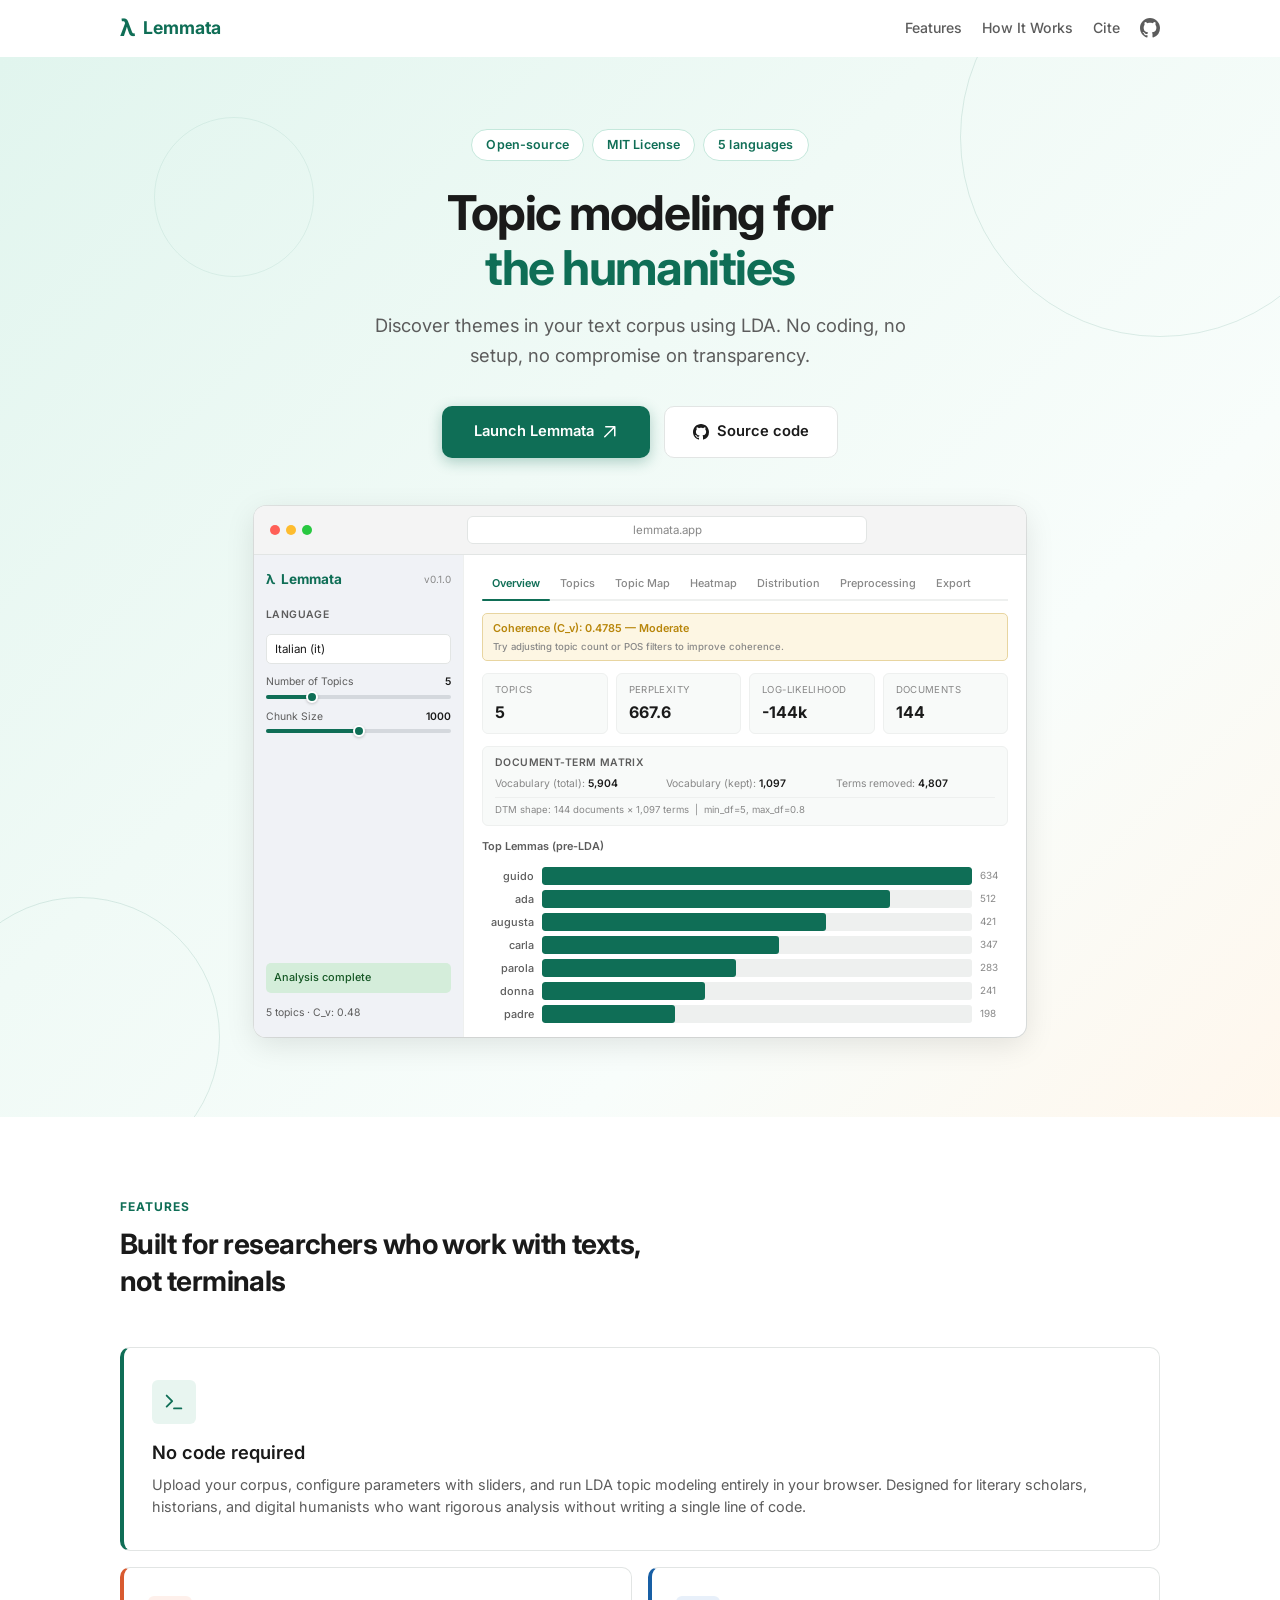
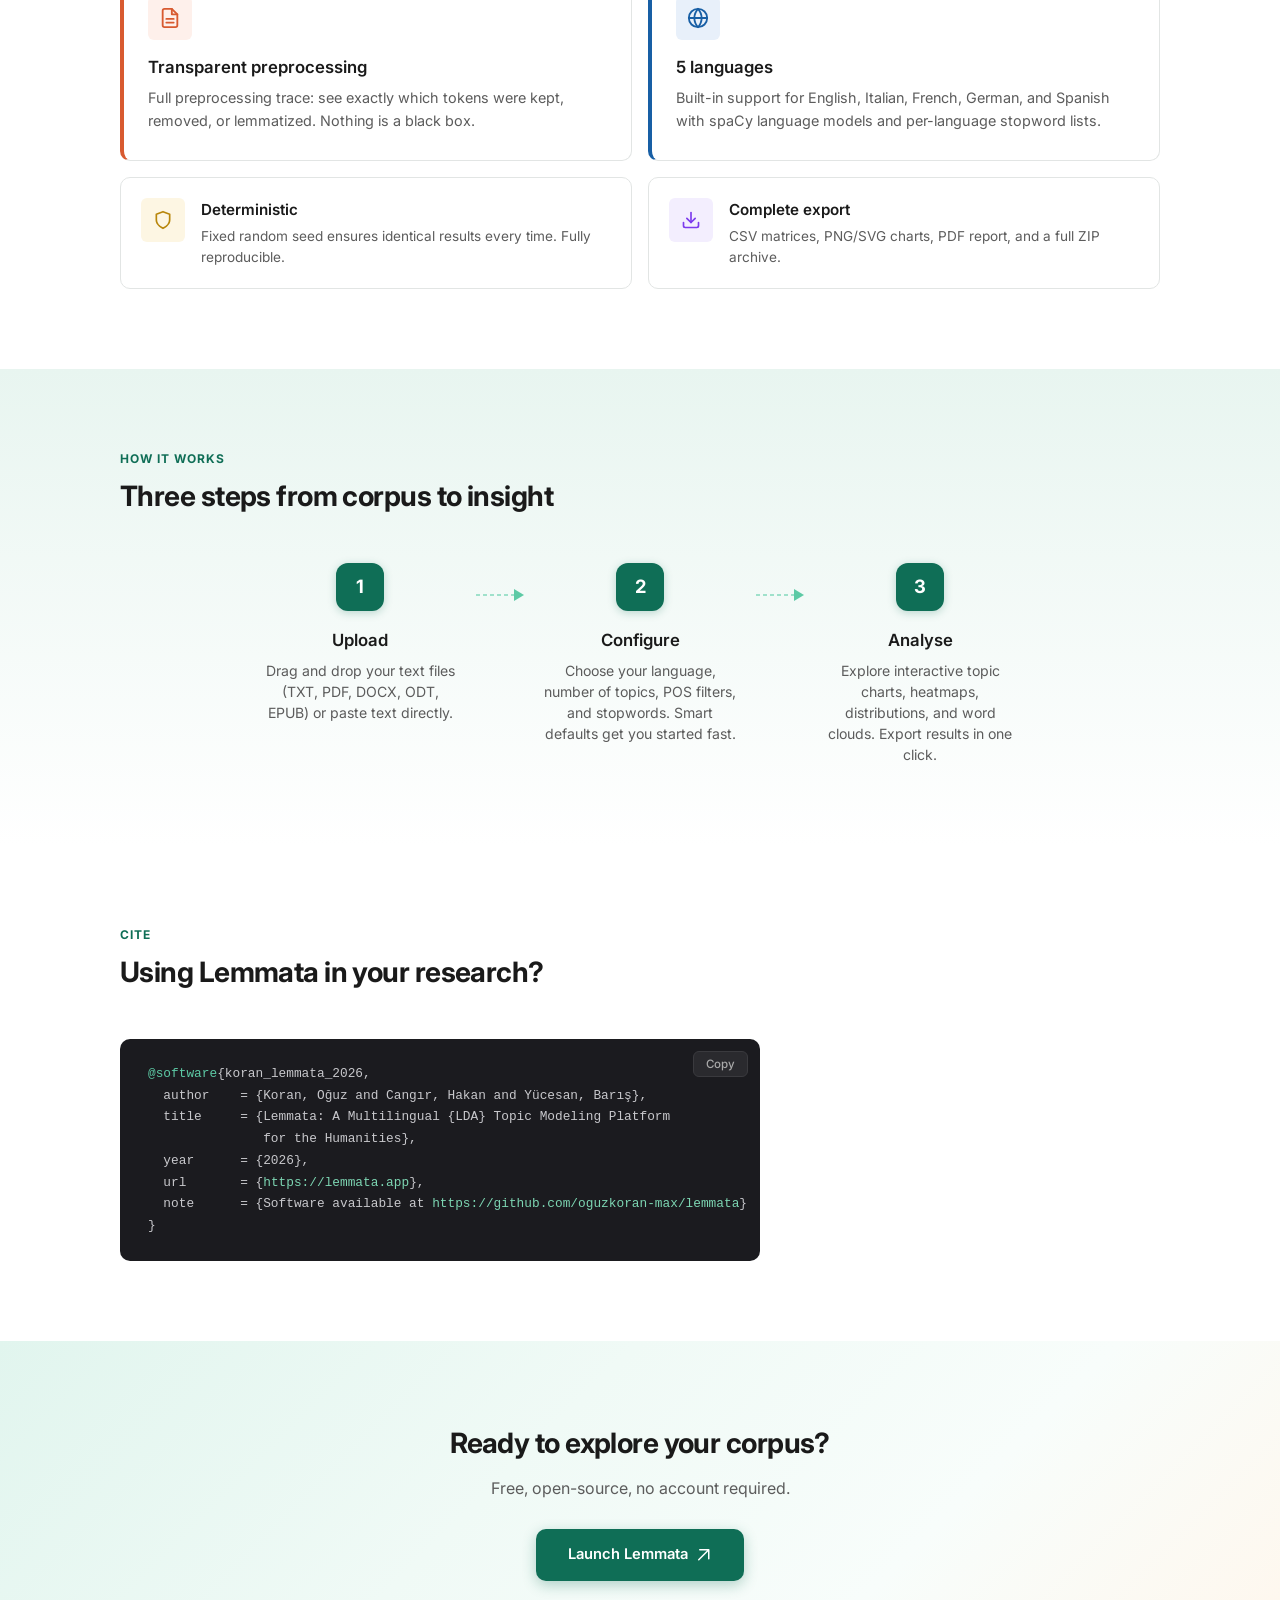
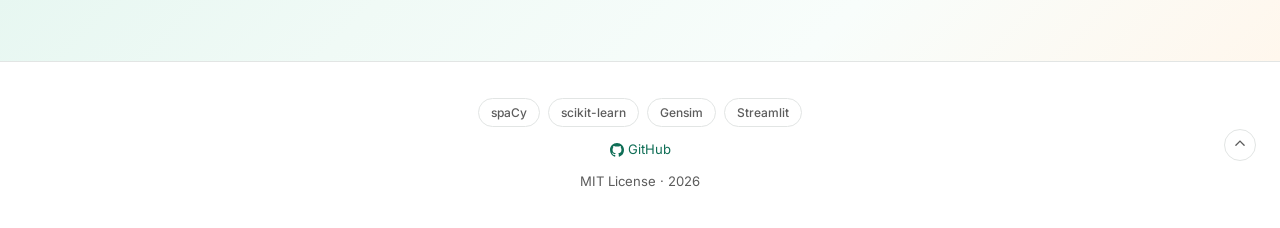
==== docs/index.html @ 11833b4e "P024: Add teal lambda favicon 32x32 favicon in ICO and PNG formats. White background, teal lambda. R" ====
<!DOCTYPE html>
<html lang="en">
<head>
  <meta charset="UTF-8">
  <meta name="viewport" content="width=device-width, initial-scale=1.0">
  <title>Lemmata — Topic Modeling for the Humanities</title>
  <meta name="keywords" content="topic modeling, LDA, digital humanities, multilingual NLP, computational literary studies, text analysis">
  <meta name="author" content="Oğuz Koran, Hakan Cangır, Barış Yücesan">
  <link rel="icon" type="image/x-icon" href="favicon.ico">
  <link rel="icon" type="image/png" sizes="32x32" href="favicon-32x32.png">
  <link rel="apple-touch-icon" href="favicon-32x32.png">

  <!-- General SEO -->
  <meta name="description" content="Lemmata is a free, open-source multilingual LDA topic modeling platform for the humanities. Upload texts in 5 languages, explore topics visually, export results.">

  <!-- OpenGraph -->
  <meta property="og:title" content="Lemmata — Topic Modeling for the Humanities">
  <meta property="og:description" content="Multilingual LDA topic modeling platform. Upload your texts, explore topics visually. No code required. Free and open source.">
  <meta property="og:type" content="website">
  <meta property="og:url" content="https://lemmata.app">
  <meta property="og:image" content="https://lemmata.app/og-image.png">
  <meta property="og:locale" content="en_US">

  <!-- Twitter Card -->
  <meta name="twitter:card" content="summary_large_image">
  <meta name="twitter:title" content="Lemmata — Topic Modeling for the Humanities">
  <meta name="twitter:description" content="Multilingual LDA topic modeling platform. Upload your texts, explore topics visually. No code required.">
  <meta name="twitter:image" content="https://lemmata.app/og-image.png">

  <link rel="preconnect" href="https://fonts.googleapis.com">
  <link rel="preconnect" href="https://fonts.gstatic.com" crossorigin>
  <link href="https://fonts.googleapis.com/css2?family=Inter:wght@400;500;600;700&display=swap" rel="stylesheet">

  <style>
    *, *::before, *::after { margin: 0; padding: 0; box-sizing: border-box; }

    :root {
      --teal: #0F6E56;
      --teal-dark: #0a5443;
      --teal-50: #e8f5f0;
      --teal-100: #c5e8dc;
      --teal-muted: #9FE1CB;
      --teal-arrow: #5DCAA5;
      --coral: #D85A30;
      --coral-50: #fef0eb;
      --blue: #185FA5;
      --blue-50: #e8f0fa;
      --amber: #B8860B;
      --amber-50: #fdf6e3;
      --purple: #7C3AED;
      --purple-50: #f3eefe;
      --text: #1a1a1a;
      --text-secondary: #5c5c5c;
      --text-tertiary: #888;
      --bg: #ffffff;
      --bg-alt: #f8faf9;
      --border: #e2e5e4;
      --border-light: #eef0ef;
      --shadow-sm: 0 1px 3px rgba(0,0,0,0.06);
      --shadow-md: 0 4px 12px rgba(0,0,0,0.08);
      --shadow-lg: 0 8px 30px rgba(0,0,0,0.10);
      --radius: 10px;
      --radius-sm: 6px;
      --radius-lg: 16px;
      --max-w: 1040px;
      --font: 'Inter', -apple-system, BlinkMacSystemFont, 'Segoe UI', sans-serif;
      --mono: 'SF Mono', 'Cascadia Code', 'Fira Code', monospace;
    }

    @media (prefers-color-scheme: dark) {
      :root {
        --text: #e8e8e8;
        --text-secondary: #a0a0a0;
        --text-tertiary: #707070;
        --bg: #111111;
        --bg-alt: #1a1a1a;
        --border: #2a2a2a;
        --border-light: #222;
        --shadow-sm: 0 1px 3px rgba(0,0,0,0.3);
        --shadow-md: 0 4px 12px rgba(0,0,0,0.3);
        --shadow-lg: 0 8px 30px rgba(0,0,0,0.4);
        --teal-50: #0d2922;
        --coral-50: #2a1a14;
        --blue-50: #121d2d;
        --amber-50: #231e0f;
        --purple-50: #1a132d;
      }
    }

    html { scroll-behavior: smooth; }

    body {
      font-family: var(--font);
      color: var(--text);
      background: var(--bg);
      line-height: 1.6;
      -webkit-font-smoothing: antialiased;
    }

    /* ── NAV ───────────────────────────────────────────────── */

    nav {
      position: sticky;
      top: 0;
      z-index: 100;
      background: rgba(255,255,255,0.92);
      backdrop-filter: blur(12px);
      -webkit-backdrop-filter: blur(12px);
      border-bottom: 1px solid transparent;
      padding: 0 24px;
      transition: border-color 0.3s;
    }
    @media (prefers-color-scheme: dark) {
      nav { background: rgba(17,17,17,0.92); }
    }
    nav.scrolled { border-bottom-color: var(--border); }
    nav .inner {
      max-width: var(--max-w);
      margin: 0 auto;
      display: flex;
      align-items: center;
      justify-content: space-between;
      height: 56px;
    }
    nav .logo {
      font-weight: 700;
      font-size: 1.1rem;
      color: var(--teal);
      text-decoration: none;
      display: flex;
      align-items: center;
      gap: 8px;
    }
    nav .logo .lam {
      font-size: 1.5rem;
      line-height: 1;
    }
    nav ul {
      list-style: none;
      display: flex;
      gap: 20px;
      align-items: center;
    }
    nav a {
      color: var(--text-secondary);
      text-decoration: none;
      font-size: 0.88rem;
      font-weight: 500;
      transition: color 0.2s;
    }
    nav a:hover { color: var(--teal); }
    nav .gh-icon { display: flex; align-items: center; }
    nav .gh-icon svg { width: 20px; height: 20px; fill: var(--text-secondary); transition: fill 0.2s; }
    nav .gh-icon:hover svg { fill: var(--teal); }

    /* ── HERO ──────────────────────────────────────────────── */

    .hero {
      position: relative;
      overflow: hidden;
      background: linear-gradient(135deg, #E1F5EE 0%, #f0faf6 40%, #f8fdfb 70%, #FFF7ED 100%);
      padding: 72px 24px 80px;
    }
    @media (prefers-color-scheme: dark) {
      .hero { background: linear-gradient(135deg, #0d2922 0%, #111a16 40%, #141414 70%, #1a1710 100%); }
    }
    .hero .decor {
      position: absolute;
      border-radius: 50%;
      border: 1.5px solid rgba(15,110,86,0.12);
      pointer-events: none;
    }
    .hero .decor-1 { width: 400px; height: 400px; top: -120px; right: -80px; }
    .hero .decor-2 { width: 280px; height: 280px; bottom: -60px; left: -60px; }
    .hero .decor-3 { width: 160px; height: 160px; top: 60px; left: 12%; border-color: rgba(15,110,86,0.08); }
    .hero-inner {
      max-width: var(--max-w);
      margin: 0 auto;
      text-align: center;
      position: relative;
      z-index: 1;
    }
    .badges {
      display: flex;
      gap: 8px;
      justify-content: center;
      margin-bottom: 24px;
      flex-wrap: wrap;
    }
    .badge {
      display: inline-block;
      padding: 5px 14px;
      border-radius: 20px;
      font-size: 0.78rem;
      font-weight: 600;
      background: var(--bg);
      color: var(--teal);
      border: 1px solid var(--teal-100);
      letter-spacing: 0.01em;
    }
    @media (prefers-color-scheme: dark) {
      .badge { background: rgba(15,110,86,0.15); border-color: rgba(15,110,86,0.3); }
    }
    .hero h1 {
      font-size: 3rem;
      font-weight: 700;
      letter-spacing: -0.03em;
      line-height: 1.15;
      margin-bottom: 16px;
    }
    .hero h1 .teal { color: var(--teal); }
    .hero .sub {
      font-size: 1.15rem;
      color: var(--text-secondary);
      max-width: 540px;
      margin: 0 auto 36px;
      line-height: 1.6;
    }
    .hero .actions {
      display: flex;
      gap: 14px;
      justify-content: center;
      flex-wrap: wrap;
    }

    /* ── BUTTONS ───────────────────────────────────────────── */

    .btn {
      display: inline-flex;
      align-items: center;
      gap: 8px;
      border-radius: var(--radius);
      font-size: 0.92rem;
      font-weight: 600;
      text-decoration: none;
      transition: all 0.2s;
      font-family: var(--font);
      cursor: pointer;
      border: none;
    }
    .btn svg { width: 16px; height: 16px; flex-shrink: 0; }
    .btn-primary {
      padding: 14px 32px;
      background: var(--teal);
      color: #fff;
      box-shadow: 0 4px 14px rgba(15,110,86,0.3);
    }
    .btn-primary:hover {
      background: var(--teal-dark);
      transform: translateY(-2px);
      box-shadow: 0 6px 20px rgba(15,110,86,0.35);
    }
    .btn-primary svg { fill: #fff; }
    .btn-secondary {
      padding: 13px 28px;
      background: var(--bg);
      color: var(--text);
      border: 1.5px solid var(--border);
    }
    .btn-secondary:hover {
      border-color: var(--teal);
      color: var(--teal);
    }
    .btn-secondary svg { fill: var(--text-secondary); }
    .btn-secondary:hover svg { fill: var(--teal); }

    /* ── BROWSER MOCKUP ────────────────────────────────────── */

    .mockup-wrapper {
      max-width: 820px;
      margin: 48px auto 0;
      padding: 0 24px;
      position: relative;
      z-index: 1;
    }
    .mockup {
      background: var(--bg);
      border-radius: 12px;
      box-shadow: var(--shadow-lg), 0 0 0 1px var(--border);
      overflow: hidden;
    }
    .mockup-chrome {
      background: #f4f4f4;
      border-bottom: 1px solid var(--border);
      padding: 10px 16px;
      display: flex;
      align-items: center;
      gap: 12px;
    }
    @media (prefers-color-scheme: dark) {
      .mockup-chrome { background: #222; }
    }
    .dots { display: flex; gap: 6px; }
    .dots span { width: 10px; height: 10px; border-radius: 50%; }
    .dots .r { background: #FF5F57; }
    .dots .y { background: #FEBC2E; }
    .dots .g { background: #28C840; }
    .url-bar {
      flex: 1;
      max-width: 400px;
      margin: 0 auto;
      background: var(--bg);
      border: 1px solid var(--border);
      border-radius: 6px;
      padding: 4px 12px;
      font-size: 0.72rem;
      color: var(--text-tertiary);
      text-align: center;
      white-space: nowrap;
      overflow: hidden;
      text-overflow: ellipsis;
    }
    .mockup-body {
      display: flex;
      min-height: 340px;
      font-size: 0.72rem;
      color: var(--text);
    }

    /* Sidebar */
    .m-sidebar {
      width: 210px;
      flex-shrink: 0;
      background: #F0F2F6;
      border-right: 1px solid var(--border-light);
      padding: 14px 12px;
      display: flex;
      flex-direction: column;
      gap: 10px;
    }
    @media (prefers-color-scheme: dark) {
      .m-sidebar { background: #1a1c20; }
    }
    .m-logo {
      display: flex;
      align-items: center;
      gap: 6px;
      font-weight: 700;
      font-size: 0.85rem;
      color: var(--teal);
      margin-bottom: 2px;
    }
    .m-logo .ver { font-weight: 400; font-size: 0.62rem; color: var(--text-tertiary); margin-left: auto; }
    .m-label {
      font-size: 0.65rem;
      font-weight: 600;
      color: var(--text-secondary);
      text-transform: uppercase;
      letter-spacing: 0.04em;
      margin-top: 4px;
    }
    .m-select {
      background: var(--bg);
      border: 1px solid var(--border);
      border-radius: 5px;
      padding: 5px 8px;
      font-size: 0.72rem;
      color: var(--text);
      width: 100%;
    }
    .m-slider-row {
      display: flex;
      justify-content: space-between;
      font-size: 0.65rem;
      color: var(--text-secondary);
    }
    .m-slider-row .val { font-weight: 600; color: var(--text); }
    .m-slider-track {
      height: 4px;
      background: #d4d8dd;
      border-radius: 2px;
      position: relative;
      margin-top: 4px;
    }
    @media (prefers-color-scheme: dark) {
      .m-slider-track { background: #333; }
    }
    .m-slider-fill {
      position: absolute;
      left: 0;
      top: 0;
      height: 100%;
      background: var(--teal);
      border-radius: 2px;
    }
    .m-slider-thumb {
      position: absolute;
      top: 50%;
      transform: translate(-50%, -50%);
      width: 12px;
      height: 12px;
      background: var(--teal);
      border: 2px solid #fff;
      border-radius: 50%;
      box-shadow: 0 1px 3px rgba(0,0,0,0.2);
    }
    .m-success {
      background: #d4edda;
      color: #155724;
      border-radius: 5px;
      padding: 6px 8px;
      font-size: 0.68rem;
      font-weight: 500;
      margin-top: auto;
    }
    @media (prefers-color-scheme: dark) {
      .m-success { background: #15291d; color: #7dcea0; }
    }
    .m-stats {
      font-size: 0.65rem;
      color: var(--text-secondary);
      padding: 2px 0;
    }

    /* Main content */
    .m-main {
      flex: 1;
      padding: 14px 18px;
      display: flex;
      flex-direction: column;
      gap: 12px;
      min-width: 0;
    }
    .m-tabs {
      display: flex;
      gap: 0;
      border-bottom: 2px solid var(--border-light);
      font-size: 0.68rem;
      font-weight: 500;
    }
    .m-tab {
      padding: 6px 10px;
      color: var(--text-tertiary);
      position: relative;
      white-space: nowrap;
    }
    .m-tab.active {
      color: var(--teal);
      font-weight: 600;
    }
    .m-tab.active::after {
      content: '';
      position: absolute;
      bottom: -2px;
      left: 0;
      right: 0;
      height: 2px;
      background: var(--teal);
      border-radius: 1px;
    }

    .m-coherence {
      background: var(--amber-50);
      border: 1px solid #e8d5a0;
      border-radius: 5px;
      padding: 6px 10px;
      font-size: 0.68rem;
      font-weight: 500;
      color: var(--amber);
    }
    .m-coherence .coh-title { font-weight: 600; }
    .m-coherence .coh-sub { font-size: 0.6rem; color: var(--text-tertiary); margin-top: 2px; }
    .m-dtm-box {
      background: var(--bg-alt);
      border: 1px solid var(--border-light);
      border-radius: 6px;
      padding: 8px 12px;
    }
    .m-dtm-box .dtm-title {
      font-size: 0.65rem;
      font-weight: 600;
      color: var(--text-secondary);
      text-transform: uppercase;
      letter-spacing: 0.04em;
      margin-bottom: 4px;
    }
    .m-dtm-grid {
      display: grid;
      grid-template-columns: 1fr 1fr 1fr;
      gap: 2px 12px;
      font-size: 0.65rem;
    }
    .m-dtm-grid .dtm-label { color: var(--text-tertiary); }
    .m-dtm-grid .dtm-val { font-weight: 600; color: var(--text); }
    .m-dtm-footer {
      font-size: 0.6rem;
      color: var(--text-tertiary);
      margin-top: 4px;
      border-top: 1px solid var(--border-light);
      padding-top: 4px;
    }
    .m-chart-title {
      font-size: 0.68rem;
      font-weight: 600;
      color: var(--text-secondary);
    }
    .m-metrics {
      display: flex;
      gap: 8px;
      flex-wrap: wrap;
    }
    .m-metric {
      background: var(--bg-alt);
      border: 1px solid var(--border-light);
      border-radius: 6px;
      padding: 8px 12px;
      flex: 1;
      min-width: 80px;
    }
    .m-metric .lab {
      font-size: 0.6rem;
      color: var(--text-tertiary);
      text-transform: uppercase;
      letter-spacing: 0.04em;
    }
    .m-metric .num {
      font-size: 1rem;
      font-weight: 700;
      color: var(--text);
      margin-top: 2px;
    }

    /* Bar chart */
    .m-chart { flex: 1; display: flex; flex-direction: column; gap: 5px; justify-content: flex-end; }
    .m-bar-row {
      display: flex;
      align-items: center;
      gap: 8px;
      font-size: 0.68rem;
    }
    .m-bar-label {
      width: 52px;
      text-align: right;
      color: var(--text-secondary);
      font-weight: 500;
      flex-shrink: 0;
    }
    .m-bar-track {
      flex: 1;
      height: 18px;
      background: var(--border-light);
      border-radius: 3px;
      overflow: hidden;
    }
    .m-bar-fill {
      height: 100%;
      background: var(--teal);
      border-radius: 3px;
    }
    .m-bar-val {
      width: 28px;
      font-size: 0.62rem;
      color: var(--text-tertiary);
      flex-shrink: 0;
    }

    /* ── SECTIONS ──────────────────────────────────────────── */

    section { padding: 80px 24px; }
    .section-inner {
      max-width: var(--max-w);
      margin: 0 auto;
    }
    .section-label {
      font-size: 0.75rem;
      font-weight: 700;
      text-transform: uppercase;
      letter-spacing: 0.08em;
      color: var(--teal);
      margin-bottom: 10px;
    }
    .section-title {
      font-size: 1.75rem;
      font-weight: 700;
      letter-spacing: -0.02em;
      margin-bottom: 48px;
      line-height: 1.3;
      max-width: 560px;
    }

    /* ── FEATURES ──────────────────────────────────────────── */

    .features-layout {
      display: flex;
      flex-direction: column;
      gap: 16px;
    }
    .features-row {
      display: grid;
      gap: 16px;
    }
    .features-row.hero-row { grid-template-columns: 1fr; }
    .features-row.mid-row { grid-template-columns: 1fr 1fr; }
    .features-row.compact-row { grid-template-columns: 1fr 1fr; }

    .feature-card {
      background: var(--bg);
      border: 1px solid var(--border);
      border-radius: var(--radius);
      padding: 28px 24px;
      transition: transform 0.2s, box-shadow 0.2s;
    }
    .feature-card:hover {
      transform: translateY(-3px);
      box-shadow: var(--shadow-md);
    }
    .feature-card.has-accent { border-left: 4px solid; }
    .feature-card.accent-teal { border-left-color: var(--teal); }
    .feature-card.accent-coral { border-left-color: var(--coral); }
    .feature-card.accent-blue { border-left-color: var(--blue); }
    .feature-card .fc-icon {
      width: 44px;
      height: 44px;
      border-radius: var(--radius-sm);
      display: flex;
      align-items: center;
      justify-content: center;
      font-size: 1.2rem;
      margin-bottom: 14px;
      font-weight: 700;
    }
    .fc-icon.bg-teal { background: var(--teal-50); color: var(--teal); }
    .fc-icon.bg-coral { background: var(--coral-50); color: var(--coral); }
    .fc-icon.bg-blue { background: var(--blue-50); color: var(--blue); }
    .fc-icon.bg-amber { background: var(--amber-50); color: var(--amber); }
    .fc-icon.bg-purple { background: var(--purple-50); color: var(--purple); }
    .feature-card h3 {
      font-size: 1.05rem;
      font-weight: 600;
      margin-bottom: 6px;
    }
    .feature-card p {
      font-size: 0.9rem;
      color: var(--text-secondary);
      line-height: 1.55;
    }
    .feature-card.hero-card { padding: 32px 28px; }
    .feature-card.hero-card h3 { font-size: 1.15rem; }

    /* Compact cards */
    .feature-card.compact {
      display: flex;
      align-items: flex-start;
      gap: 16px;
      padding: 20px;
    }
    .feature-card.compact .fc-icon { margin-bottom: 0; flex-shrink: 0; }
    .feature-card.compact .fc-text h3 { font-size: 0.95rem; margin-bottom: 4px; }
    .feature-card.compact .fc-text p { font-size: 0.85rem; }

    /* ── HOW IT WORKS ─────────────────────────────────────── */

    .how-section {
      background: linear-gradient(180deg, var(--teal-50) 0%, var(--bg) 100%);
    }
    @media (prefers-color-scheme: dark) {
      .how-section { background: linear-gradient(180deg, #0d2922 0%, var(--bg) 100%); }
    }
    .steps-row {
      display: flex;
      align-items: flex-start;
      justify-content: center;
      gap: 0;
    }
    .step {
      text-align: center;
      flex: 0 0 220px;
    }
    .step-num {
      width: 48px;
      height: 48px;
      border-radius: 12px;
      background: var(--teal);
      color: #fff;
      font-weight: 700;
      font-size: 1.15rem;
      display: inline-flex;
      align-items: center;
      justify-content: center;
      margin-bottom: 16px;
      box-shadow: 0 2px 8px rgba(15,110,86,0.25);
    }
    .step h3 {
      font-size: 1.05rem;
      font-weight: 600;
      margin-bottom: 6px;
    }
    .step p {
      font-size: 0.88rem;
      color: var(--text-secondary);
      max-width: 200px;
      margin: 0 auto;
      line-height: 1.5;
    }
    .step-arrow {
      flex: 0 0 60px;
      display: flex;
      align-items: center;
      justify-content: center;
      padding-top: 20px;
    }
    .step-arrow svg { width: 48px; height: 24px; }

    /* ── CITE ──────────────────────────────────────────────── */

    .cite-section .section-title { max-width: 100%; }
    .bibtex-block {
      background: #1b1b1f;
      border-radius: var(--radius);
      padding: 24px 28px;
      position: relative;
      overflow-x: auto;
      max-width: 640px;
    }
    .bibtex-block pre {
      font-family: var(--mono);
      font-size: 0.8rem;
      line-height: 1.7;
      color: #c8c8cc;
      margin: 0;
      white-space: pre;
    }
    .bibtex-block .hl-key { color: #5DCAA5; }
    .bibtex-block .hl-url { color: #7dd6b3; }
    .copy-btn {
      position: absolute;
      top: 12px;
      right: 12px;
      background: #2a2a2e;
      color: #aaa;
      border: 1px solid #3a3a3e;
      border-radius: var(--radius-sm);
      padding: 5px 12px;
      font-size: 0.72rem;
      cursor: pointer;
      font-family: var(--font);
      font-weight: 500;
      transition: all 0.2s;
    }
    .copy-btn:hover { background: #333; color: #ddd; }

    /* ── CTA ───────────────────────────────────────────────── */

    .cta-section {
      background: linear-gradient(135deg, #E1F5EE 0%, #f0faf6 40%, #f8fdfb 70%, #FFF7ED 100%);
      text-align: center;
    }
    @media (prefers-color-scheme: dark) {
      .cta-section { background: linear-gradient(135deg, #0d2922 0%, #111a16 40%, #141414 70%, #1a1710 100%); }
    }
    .cta-section h2 {
      font-size: 1.75rem;
      font-weight: 700;
      letter-spacing: -0.02em;
      margin-bottom: 10px;
    }
    .cta-section .cta-sub {
      color: var(--text-secondary);
      margin-bottom: 28px;
      font-size: 1rem;
    }

    /* ── FOOTER ────────────────────────────────────────────── */

    footer {
      border-top: 1px solid var(--border);
      padding: 36px 24px;
      text-align: center;
      font-size: 0.82rem;
      color: var(--text-secondary);
      position: relative;
    }
    .tech-pills {
      display: flex;
      gap: 8px;
      justify-content: center;
      flex-wrap: wrap;
      margin-bottom: 12px;
    }
    .tech-pill {
      padding: 4px 12px;
      border-radius: 20px;
      border: 1px solid var(--border);
      font-size: 0.75rem;
      font-weight: 500;
      color: var(--text-secondary);
      background: var(--bg);
    }
    footer a {
      color: var(--teal);
      text-decoration: none;
    }
    footer a:hover { text-decoration: underline; }
    .footer-links { margin-top: 8px; }
    .footer-links a { display: inline-flex; align-items: center; gap: 4px; }
    .footer-links svg { width: 14px; height: 14px; fill: var(--teal); }
    .scroll-top {
      position: absolute;
      right: 24px;
      top: 50%;
      transform: translateY(-50%);
      width: 32px;
      height: 32px;
      border-radius: 50%;
      border: 1px solid var(--border);
      background: var(--bg);
      display: flex;
      align-items: center;
      justify-content: center;
      cursor: pointer;
      transition: all 0.2s;
      color: var(--text-secondary);
      text-decoration: none;
    }
    .scroll-top:hover { border-color: var(--teal); color: var(--teal); }
    .scroll-top svg { width: 14px; height: 14px; fill: currentColor; }

    /* ── RESPONSIVE ────────────────────────────────────────── */

    @media (max-width: 768px) {
      .hero h1 { font-size: 2rem; }
      .hero .sub { font-size: 1rem; }
      .section-title { font-size: 1.4rem; }
      .features-row.mid-row,
      .features-row.compact-row { grid-template-columns: 1fr; }
      .steps-row { flex-direction: column; align-items: center; gap: 20px; }
      .step-arrow { transform: rotate(90deg); padding-top: 0; }
      .mockup-wrapper { margin-top: 32px; }
      .m-sidebar { display: none; }
      .scroll-top { display: none; }
    }
    @media (max-width: 480px) {
      .hero { padding: 48px 16px 56px; }
      .hero h1 { font-size: 1.7rem; }
      nav ul { gap: 12px; }
      nav a { font-size: 0.8rem; }
      section { padding: 56px 16px; }
    }
  </style>
</head>
<body>

  <!-- Navigation -->
  <nav id="topnav">
    <div class="inner">
      <a href="#" class="logo"><span class="lam">&lambda;</span> Lemmata</a>
      <ul>
        <li><a href="#features">Features</a></li>
        <li><a href="#how-it-works">How It Works</a></li>
        <li><a href="#cite">Cite</a></li>
        <li><a href="https://github.com/oguzkoran-max/lemmata" target="_blank" rel="noopener" class="gh-icon" aria-label="GitHub"><svg viewBox="0 0 16 16"><path d="M8 0C3.58 0 0 3.58 0 8c0 3.54 2.29 6.53 5.47 7.59.4.07.55-.17.55-.38 0-.19-.01-.82-.01-1.49-2.01.37-2.53-.49-2.69-.94-.09-.23-.48-.94-.82-1.13-.28-.15-.68-.52-.01-.53.63-.01 1.08.58 1.23.82.72 1.21 1.87.87 2.33.66.07-.52.28-.87.51-1.07-1.78-.2-3.64-.89-3.64-3.95 0-.87.31-1.59.82-2.15-.08-.2-.36-1.02.08-2.12 0 0 .67-.21 2.2.82.64-.18 1.32-.27 2-.27.68 0 1.36.09 2 .27 1.53-1.04 2.2-.82 2.2-.82.44 1.1.16 1.92.08 2.12.51.56.82 1.27.82 2.15 0 3.07-1.87 3.75-3.65 3.95.29.25.54.73.54 1.48 0 1.07-.01 1.93-.01 2.2 0 .21.15.46.55.38A8.013 8.013 0 0016 8c0-4.42-3.58-8-8-8z"/></svg></a></li>
      </ul>
    </div>
  </nav>

  <!-- Hero -->
  <div class="hero" id="top">
    <div class="decor decor-1"></div>
    <div class="decor decor-2"></div>
    <div class="decor decor-3"></div>
    <div class="hero-inner">
      <div class="badges">
        <span class="badge">Open-source</span>
        <span class="badge">MIT License</span>
        <span class="badge">5 languages</span>
      </div>
      <h1>Topic modeling for<br><span class="teal">the humanities</span></h1>
      <p class="sub">Discover themes in your text corpus using LDA. No coding, no setup, no compromise on transparency.</p>
      <div class="actions">
        <a href="https://lemmata-kcqkh7xvp65egttehkds6a.streamlit.app" class="btn btn-primary" target="_blank" rel="noopener">
          Launch Lemmata
          <svg viewBox="0 0 16 16" fill="currentColor"><path d="M3.75 2a.75.75 0 000 1.5h7.19L2.22 12.22a.75.75 0 101.06 1.06L12 4.56v7.19a.75.75 0 001.5 0v-9A.75.75 0 0012.75 2h-9z"/></svg>
        </a>
        <a href="https://github.com/oguzkoran-max/lemmata" class="btn btn-secondary" target="_blank" rel="noopener">
          <svg viewBox="0 0 16 16"><path d="M8 0C3.58 0 0 3.58 0 8c0 3.54 2.29 6.53 5.47 7.59.4.07.55-.17.55-.38 0-.19-.01-.82-.01-1.49-2.01.37-2.53-.49-2.69-.94-.09-.23-.48-.94-.82-1.13-.28-.15-.68-.52-.01-.53.63-.01 1.08.58 1.23.82.72 1.21 1.87.87 2.33.66.07-.52.28-.87.51-1.07-1.78-.2-3.64-.89-3.64-3.95 0-.87.31-1.59.82-2.15-.08-.2-.36-1.02.08-2.12 0 0 .67-.21 2.2.82.64-.18 1.32-.27 2-.27.68 0 1.36.09 2 .27 1.53-1.04 2.2-.82 2.2-.82.44 1.1.16 1.92.08 2.12.51.56.82 1.27.82 2.15 0 3.07-1.87 3.75-3.65 3.95.29.25.54.73.54 1.48 0 1.07-.01 1.93-.01 2.2 0 .21.15.46.55.38A8.013 8.013 0 0016 8c0-4.42-3.58-8-8-8z" fill="currentColor"/></svg>
          Source code
        </a>
      </div>
    </div>

    <!-- Browser Mockup -->
    <div class="mockup-wrapper">
      <div class="mockup">
        <div class="mockup-chrome">
          <div class="dots"><span class="r"></span><span class="y"></span><span class="g"></span></div>
          <div class="url-bar">lemmata.app</div>
        </div>
        <div class="mockup-body">
          <!-- Sidebar -->
          <div class="m-sidebar">
            <div class="m-logo"><span>&lambda;</span> Lemmata <span class="ver">v0.1.0</span></div>
            <div class="m-label">Language</div>
            <div class="m-select">Italian (it)</div>
            <div>
              <div class="m-slider-row"><span>Number of Topics</span><span class="val">5</span></div>
              <div class="m-slider-track"><div class="m-slider-fill" style="width:25%"></div><div class="m-slider-thumb" style="left:25%"></div></div>
            </div>
            <div>
              <div class="m-slider-row"><span>Chunk Size</span><span class="val">1000</span></div>
              <div class="m-slider-track"><div class="m-slider-fill" style="width:50%"></div><div class="m-slider-thumb" style="left:50%"></div></div>
            </div>
            <div class="m-success">Analysis complete</div>
            <div class="m-stats">5 topics &middot; C_v: 0.48</div>
          </div>
          <!-- Main -->
          <div class="m-main">
            <div class="m-tabs">
              <div class="m-tab active">Overview</div>
              <div class="m-tab">Topics</div>
              <div class="m-tab">Topic Map</div>
              <div class="m-tab">Heatmap</div>
              <div class="m-tab">Distribution</div>
              <div class="m-tab">Preprocessing</div>
              <div class="m-tab">Export</div>
            </div>
            <div class="m-coherence">
              <div class="coh-title">Coherence (C_v): 0.4785 &mdash; Moderate</div>
              <div class="coh-sub">Try adjusting topic count or POS filters to improve coherence.</div>
            </div>
            <div class="m-metrics">
              <div class="m-metric"><div class="lab">Topics</div><div class="num">5</div></div>
              <div class="m-metric"><div class="lab">Perplexity</div><div class="num">667.6</div></div>
              <div class="m-metric"><div class="lab">Log-likelihood</div><div class="num">-144k</div></div>
              <div class="m-metric"><div class="lab">Documents</div><div class="num">144</div></div>
            </div>
            <div class="m-dtm-box">
              <div class="dtm-title">Document-Term Matrix</div>
              <div class="m-dtm-grid">
                <div><span class="dtm-label">Vocabulary (total):</span> <span class="dtm-val">5,904</span></div>
                <div><span class="dtm-label">Vocabulary (kept):</span> <span class="dtm-val">1,097</span></div>
                <div><span class="dtm-label">Terms removed:</span> <span class="dtm-val">4,807</span></div>
              </div>
              <div class="m-dtm-footer">DTM shape: 144 documents &times; 1,097 terms &nbsp;|&nbsp; min_df=5, max_df=0.8</div>
            </div>
            <div class="m-chart-title">Top Lemmas (pre-LDA)</div>
            <div class="m-chart">
              <div class="m-bar-row"><span class="m-bar-label">guido</span><div class="m-bar-track"><div class="m-bar-fill" style="width:100%"></div></div><span class="m-bar-val">634</span></div>
              <div class="m-bar-row"><span class="m-bar-label">ada</span><div class="m-bar-track"><div class="m-bar-fill" style="width:81%"></div></div><span class="m-bar-val">512</span></div>
              <div class="m-bar-row"><span class="m-bar-label">augusta</span><div class="m-bar-track"><div class="m-bar-fill" style="width:66%"></div></div><span class="m-bar-val">421</span></div>
              <div class="m-bar-row"><span class="m-bar-label">carla</span><div class="m-bar-track"><div class="m-bar-fill" style="width:55%"></div></div><span class="m-bar-val">347</span></div>
              <div class="m-bar-row"><span class="m-bar-label">parola</span><div class="m-bar-track"><div class="m-bar-fill" style="width:45%"></div></div><span class="m-bar-val">283</span></div>
              <div class="m-bar-row"><span class="m-bar-label">donna</span><div class="m-bar-track"><div class="m-bar-fill" style="width:38%"></div></div><span class="m-bar-val">241</span></div>
              <div class="m-bar-row"><span class="m-bar-label">padre</span><div class="m-bar-track"><div class="m-bar-fill" style="width:31%"></div></div><span class="m-bar-val">198</span></div>
            </div>
          </div>
        </div>
      </div>
    </div>
  </div>

  <!-- Features -->
  <section id="features">
    <div class="section-inner">
      <div class="section-label">Features</div>
      <h2 class="section-title">Built for researchers who work with texts, not terminals</h2>
      <div class="features-layout">
        <!-- Hero card -->
        <div class="features-row hero-row">
          <div class="feature-card hero-card has-accent accent-teal">
            <div class="fc-icon bg-teal">
              <svg width="22" height="22" viewBox="0 0 24 24" fill="none" stroke="currentColor" stroke-width="2" stroke-linecap="round" stroke-linejoin="round"><polyline points="4 17 10 11 4 5"/><line x1="12" y1="19" x2="20" y2="19"/></svg>
            </div>
            <h3>No code required</h3>
            <p>Upload your corpus, configure parameters with sliders, and run LDA topic modeling entirely in your browser. Designed for literary scholars, historians, and digital humanists who want rigorous analysis without writing a single line of code.</p>
          </div>
        </div>
        <!-- Medium cards -->
        <div class="features-row mid-row">
          <div class="feature-card has-accent accent-coral">
            <div class="fc-icon bg-coral">
              <svg width="22" height="22" viewBox="0 0 24 24" fill="none" stroke="currentColor" stroke-width="2" stroke-linecap="round" stroke-linejoin="round"><path d="M14 2H6a2 2 0 00-2 2v16a2 2 0 002 2h12a2 2 0 002-2V8z"/><polyline points="14 2 14 8 20 8"/><line x1="16" y1="13" x2="8" y2="13"/><line x1="16" y1="17" x2="8" y2="17"/></svg>
            </div>
            <h3>Transparent preprocessing</h3>
            <p>Full preprocessing trace: see exactly which tokens were kept, removed, or lemmatized. Nothing is a black box.</p>
          </div>
          <div class="feature-card has-accent accent-blue">
            <div class="fc-icon bg-blue">
              <svg width="22" height="22" viewBox="0 0 24 24" fill="none" stroke="currentColor" stroke-width="2" stroke-linecap="round" stroke-linejoin="round"><circle cx="12" cy="12" r="10"/><line x1="2" y1="12" x2="22" y2="12"/><path d="M12 2a15.3 15.3 0 014 10 15.3 15.3 0 01-4 10 15.3 15.3 0 01-4-10 15.3 15.3 0 014-10z"/></svg>
            </div>
            <h3>5 languages</h3>
            <p>Built-in support for English, Italian, French, German, and Spanish with spaCy language models and per-language stopword lists.</p>
          </div>
        </div>
        <!-- Compact cards -->
        <div class="features-row compact-row">
          <div class="feature-card compact">
            <div class="fc-icon bg-amber">
              <svg width="20" height="20" viewBox="0 0 24 24" fill="none" stroke="currentColor" stroke-width="2" stroke-linecap="round" stroke-linejoin="round"><path d="M12 22s8-4 8-10V5l-8-3-8 3v7c0 6 8 10 8 10z"/></svg>
            </div>
            <div class="fc-text">
              <h3>Deterministic</h3>
              <p>Fixed random seed ensures identical results every time. Fully reproducible.</p>
            </div>
          </div>
          <div class="feature-card compact">
            <div class="fc-icon bg-purple">
              <svg width="20" height="20" viewBox="0 0 24 24" fill="none" stroke="currentColor" stroke-width="2" stroke-linecap="round" stroke-linejoin="round"><path d="M21 15v4a2 2 0 01-2 2H5a2 2 0 01-2-2v-4"/><polyline points="7 10 12 15 17 10"/><line x1="12" y1="15" x2="12" y2="3"/></svg>
            </div>
            <div class="fc-text">
              <h3>Complete export</h3>
              <p>CSV matrices, PNG/SVG charts, PDF report, and a full ZIP archive.</p>
            </div>
          </div>
        </div>
      </div>
    </div>
  </section>

  <!-- How It Works -->
  <section id="how-it-works" class="how-section">
    <div class="section-inner">
      <div class="section-label">How It Works</div>
      <h2 class="section-title">Three steps from corpus to insight</h2>
      <div class="steps-row">
        <div class="step">
          <div class="step-num">1</div>
          <h3>Upload</h3>
          <p>Drag and drop your text files (TXT, PDF, DOCX, ODT, EPUB) or paste text directly.</p>
        </div>
        <div class="step-arrow">
          <svg viewBox="0 0 48 24" fill="none">
            <line x1="0" y1="12" x2="38" y2="12" stroke="#9FE1CB" stroke-width="2" stroke-dasharray="4 3"/>
            <polygon points="38,6 48,12 38,18" fill="#5DCAA5"/>
          </svg>
        </div>
        <div class="step">
          <div class="step-num">2</div>
          <h3>Configure</h3>
          <p>Choose your language, number of topics, POS filters, and stopwords. Smart defaults get you started fast.</p>
        </div>
        <div class="step-arrow">
          <svg viewBox="0 0 48 24" fill="none">
            <line x1="0" y1="12" x2="38" y2="12" stroke="#9FE1CB" stroke-width="2" stroke-dasharray="4 3"/>
            <polygon points="38,6 48,12 38,18" fill="#5DCAA5"/>
          </svg>
        </div>
        <div class="step">
          <div class="step-num">3</div>
          <h3>Analyse</h3>
          <p>Explore interactive topic charts, heatmaps, distributions, and word clouds. Export results in one click.</p>
        </div>
      </div>
    </div>
  </section>

  <!-- Citation -->
  <section id="cite" class="cite-section">
    <div class="section-inner">
      <div class="section-label">Cite</div>
      <h2 class="section-title" style="max-width:100%">Using Lemmata in your research?</h2>
      <div class="bibtex-block">
        <button class="copy-btn" onclick="copyBibtex()">Copy</button>
<pre><span class="hl-key">@software</span>{koran_lemmata_2026,
  author    = {Koran, Oğuz and Cangır, Hakan and Yücesan, Barış},
  title     = {Lemmata: A Multilingual {LDA} Topic Modeling Platform
               for the Humanities},
  year      = {2026},
  url       = {<span class="hl-url">https://lemmata.app</span>},
  note      = {Software available at <span class="hl-url">https://github.com/oguzkoran-max/lemmata</span>}
}</pre>
      </div>
    </div>
  </section>

  <!-- Final CTA -->
  <section class="cta-section">
    <div class="section-inner" style="max-width:600px">
      <h2>Ready to explore your corpus?</h2>
      <p class="cta-sub">Free, open-source, no account required.</p>
      <a href="https://lemmata-kcqkh7xvp65egttehkds6a.streamlit.app" class="btn btn-primary" target="_blank" rel="noopener">
        Launch Lemmata
        <svg viewBox="0 0 16 16" fill="currentColor"><path d="M3.75 2a.75.75 0 000 1.5h7.19L2.22 12.22a.75.75 0 101.06 1.06L12 4.56v7.19a.75.75 0 001.5 0v-9A.75.75 0 0012.75 2h-9z"/></svg>
      </a>
    </div>
  </section>

  <!-- Footer -->
  <footer>
    <div class="tech-pills">
      <span class="tech-pill">spaCy</span>
      <span class="tech-pill">scikit-learn</span>
      <span class="tech-pill">Gensim</span>
      <span class="tech-pill">Streamlit</span>
    </div>
    <div class="footer-links">
      <a href="https://github.com/oguzkoran-max/lemmata" target="_blank" rel="noopener">
        <svg viewBox="0 0 16 16"><path d="M8 0C3.58 0 0 3.58 0 8c0 3.54 2.29 6.53 5.47 7.59.4.07.55-.17.55-.38 0-.19-.01-.82-.01-1.49-2.01.37-2.53-.49-2.69-.94-.09-.23-.48-.94-.82-1.13-.28-.15-.68-.52-.01-.53.63-.01 1.08.58 1.23.82.72 1.21 1.87.87 2.33.66.07-.52.28-.87.51-1.07-1.78-.2-3.64-.89-3.64-3.95 0-.87.31-1.59.82-2.15-.08-.2-.36-1.02.08-2.12 0 0 .67-.21 2.2.82.64-.18 1.32-.27 2-.27.68 0 1.36.09 2 .27 1.53-1.04 2.2-.82 2.2-.82.44 1.1.16 1.92.08 2.12.51.56.82 1.27.82 2.15 0 3.07-1.87 3.75-3.65 3.95.29.25.54.73.54 1.48 0 1.07-.01 1.93-.01 2.2 0 .21.15.46.55.38A8.013 8.013 0 0016 8c0-4.42-3.58-8-8-8z"/></svg>
        GitHub
      </a>
    </div>
    <p style="margin-top:8px">MIT License &middot; 2026</p>
    <a href="#top" class="scroll-top" aria-label="Scroll to top">
      <svg viewBox="0 0 16 16"><path d="M8 2.5l5.25 5.25a.75.75 0 01-1.06 1.06L8 4.62 3.81 8.81a.75.75 0 01-1.06-1.06L8 2.5z"/></svg>
    </a>
  </footer>

  <script>
    // Sticky nav border on scroll
    const nav = document.getElementById('topnav');
    window.addEventListener('scroll', () => {
      nav.classList.toggle('scrolled', window.scrollY > 10);
    }, { passive: true });

    // Copy BibTeX
    function copyBibtex() {
      const pre = document.querySelector('.bibtex-block pre');
      const text = pre.textContent;
      navigator.clipboard.writeText(text).then(() => {
        const btn = document.querySelector('.copy-btn');
        btn.textContent = 'Copied!';
        setTimeout(() => { btn.textContent = 'Copy'; }, 2000);
      });
    }
  </script>

</body>
</html>
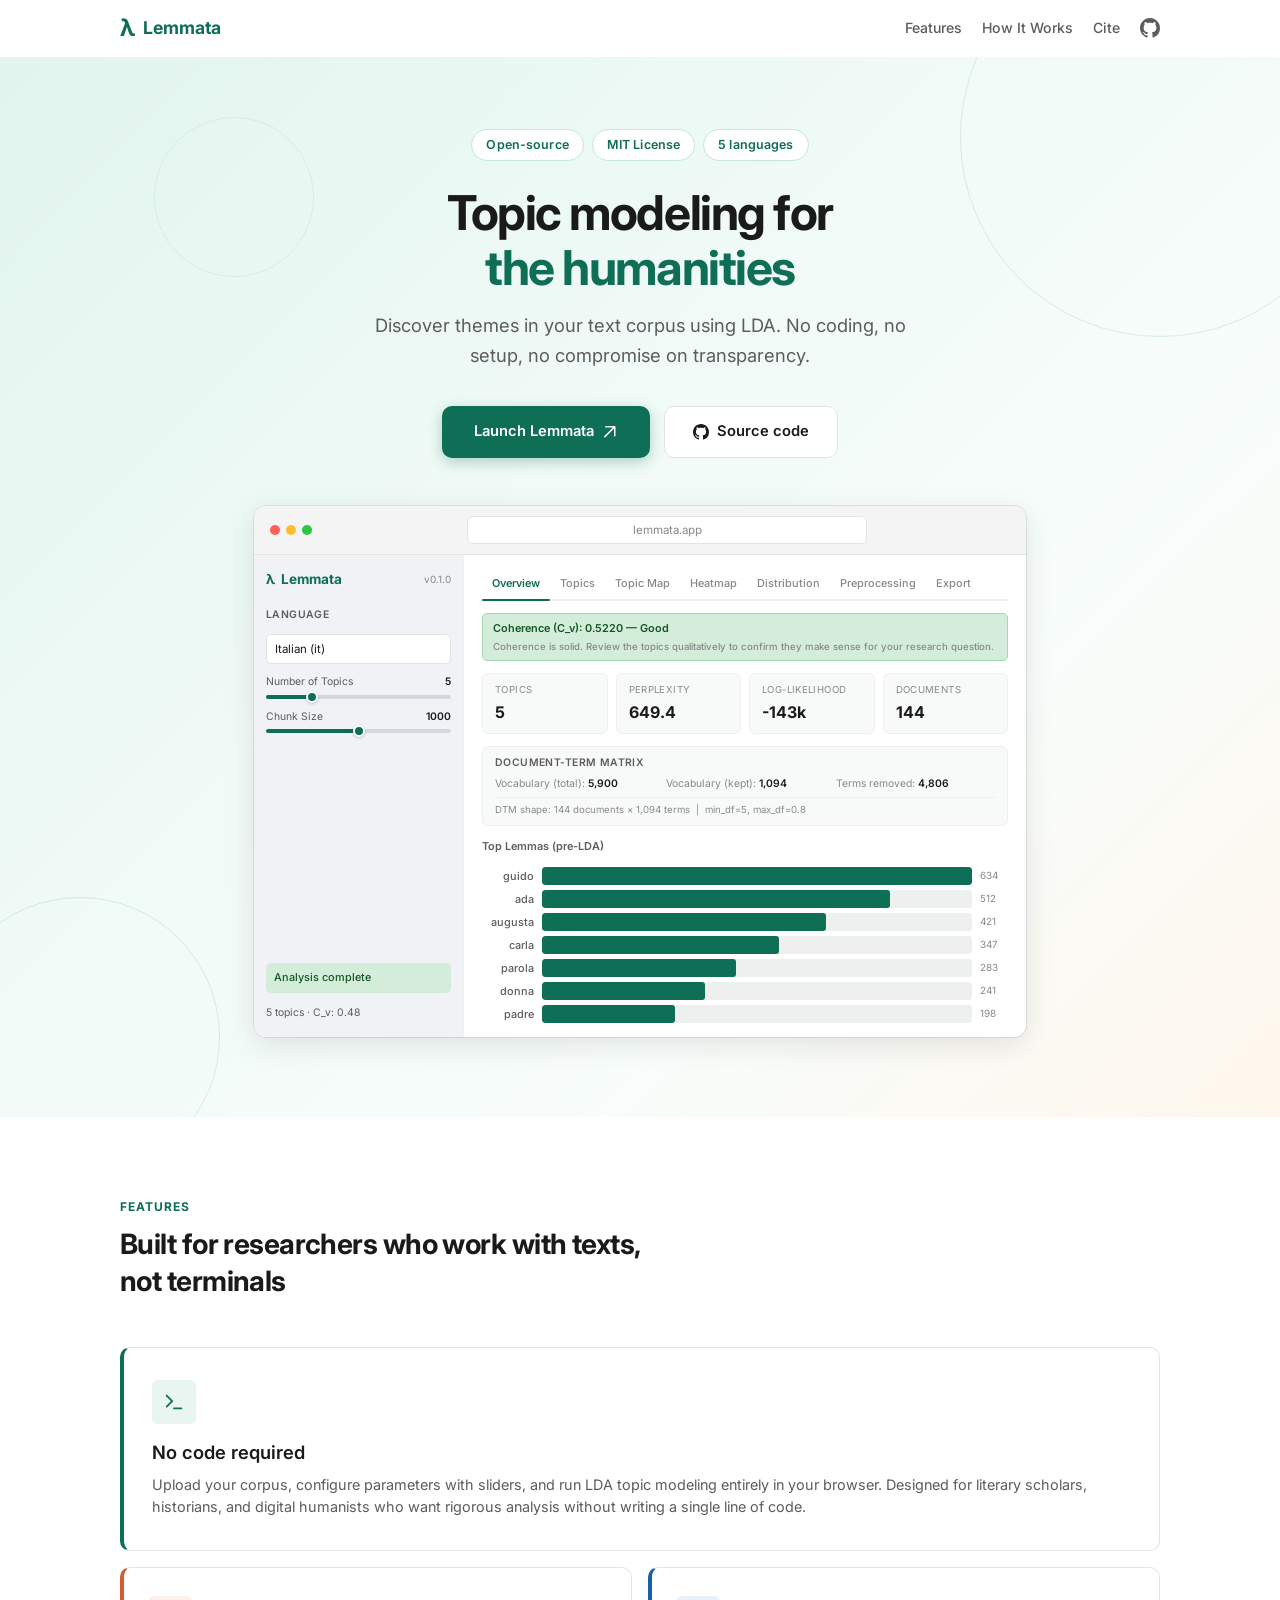
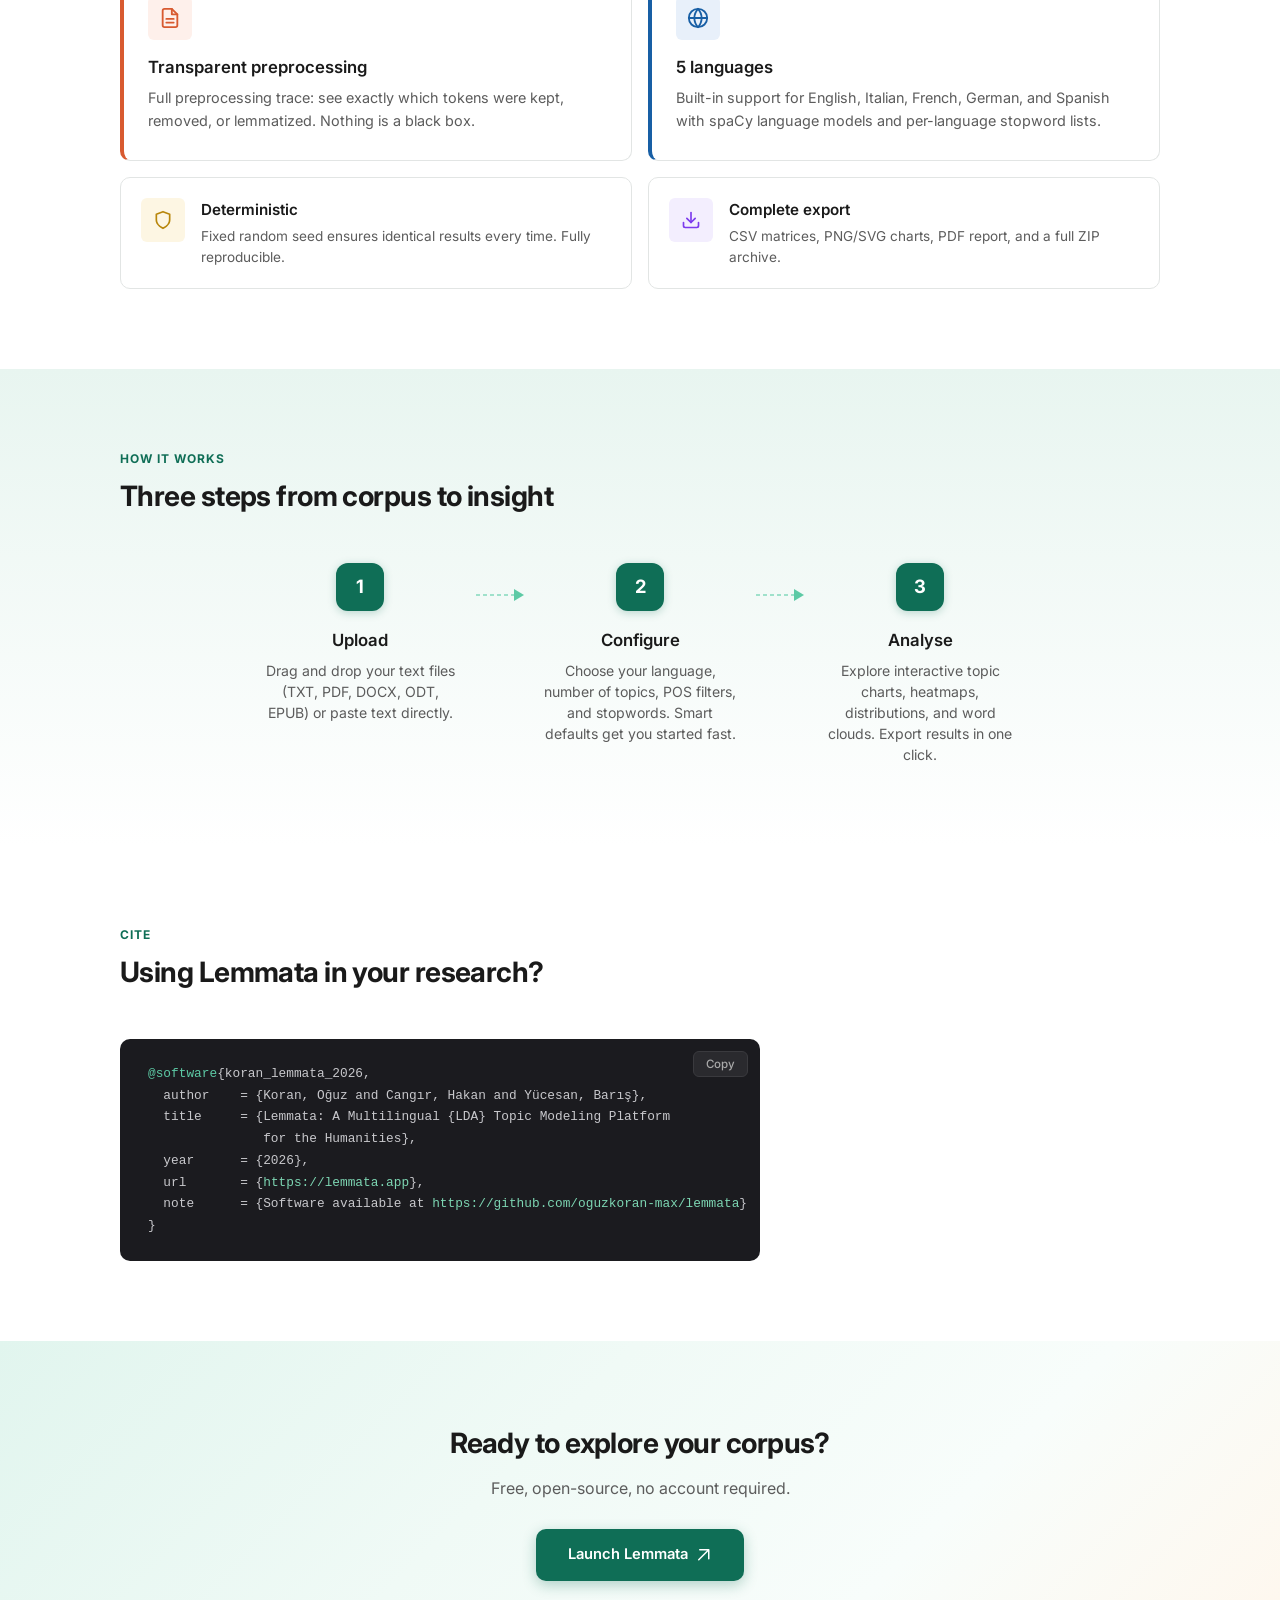
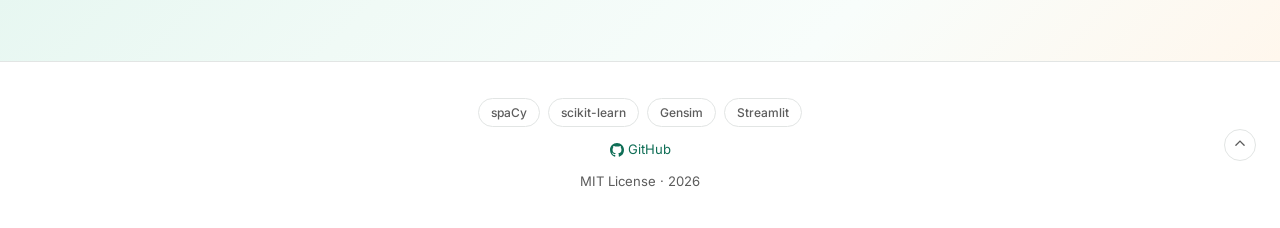
==== commit 316d95e6: "P025: Update browser mockup with latest Svevo analysis data Coherence 0.4785 Moderate → 0.5220 Good " ====
--- a/docs/index.html
+++ b/docs/index.html
@@ -450,13 +450,13 @@
     }
 
     .m-coherence {
-      background: var(--amber-50);
-      border: 1px solid #e8d5a0;
+      background: #d4edda;
+      border: 1px solid #a3d9b1;
       border-radius: 5px;
       padding: 6px 10px;
       font-size: 0.68rem;
       font-weight: 500;
-      color: var(--amber);
+      color: #155724;
     }
     .m-coherence .coh-title { font-weight: 600; }
     .m-coherence .coh-sub { font-size: 0.6rem; color: var(--text-tertiary); margin-top: 2px; }
@@ -914,23 +914,23 @@
               <div class="m-tab">Export</div>
             </div>
             <div class="m-coherence">
-              <div class="coh-title">Coherence (C_v): 0.4785 &mdash; Moderate</div>
-              <div class="coh-sub">Try adjusting topic count or POS filters to improve coherence.</div>
+              <div class="coh-title">Coherence (C_v): 0.5220 &mdash; Good</div>
+              <div class="coh-sub">Coherence is solid. Review the topics qualitatively to confirm they make sense for your research question.</div>
             </div>
             <div class="m-metrics">
               <div class="m-metric"><div class="lab">Topics</div><div class="num">5</div></div>
-              <div class="m-metric"><div class="lab">Perplexity</div><div class="num">667.6</div></div>
-              <div class="m-metric"><div class="lab">Log-likelihood</div><div class="num">-144k</div></div>
+              <div class="m-metric"><div class="lab">Perplexity</div><div class="num">649.4</div></div>
+              <div class="m-metric"><div class="lab">Log-likelihood</div><div class="num">-143k</div></div>
               <div class="m-metric"><div class="lab">Documents</div><div class="num">144</div></div>
             </div>
             <div class="m-dtm-box">
               <div class="dtm-title">Document-Term Matrix</div>
               <div class="m-dtm-grid">
-                <div><span class="dtm-label">Vocabulary (total):</span> <span class="dtm-val">5,904</span></div>
-                <div><span class="dtm-label">Vocabulary (kept):</span> <span class="dtm-val">1,097</span></div>
-                <div><span class="dtm-label">Terms removed:</span> <span class="dtm-val">4,807</span></div>
+                <div><span class="dtm-label">Vocabulary (total):</span> <span class="dtm-val">5,900</span></div>
+                <div><span class="dtm-label">Vocabulary (kept):</span> <span class="dtm-val">1,094</span></div>
+                <div><span class="dtm-label">Terms removed:</span> <span class="dtm-val">4,806</span></div>
               </div>
-              <div class="m-dtm-footer">DTM shape: 144 documents &times; 1,097 terms &nbsp;|&nbsp; min_df=5, max_df=0.8</div>
+              <div class="m-dtm-footer">DTM shape: 144 documents &times; 1,094 terms &nbsp;|&nbsp; min_df=5, max_df=0.8</div>
             </div>
             <div class="m-chart-title">Top Lemmas (pre-LDA)</div>
             <div class="m-chart">
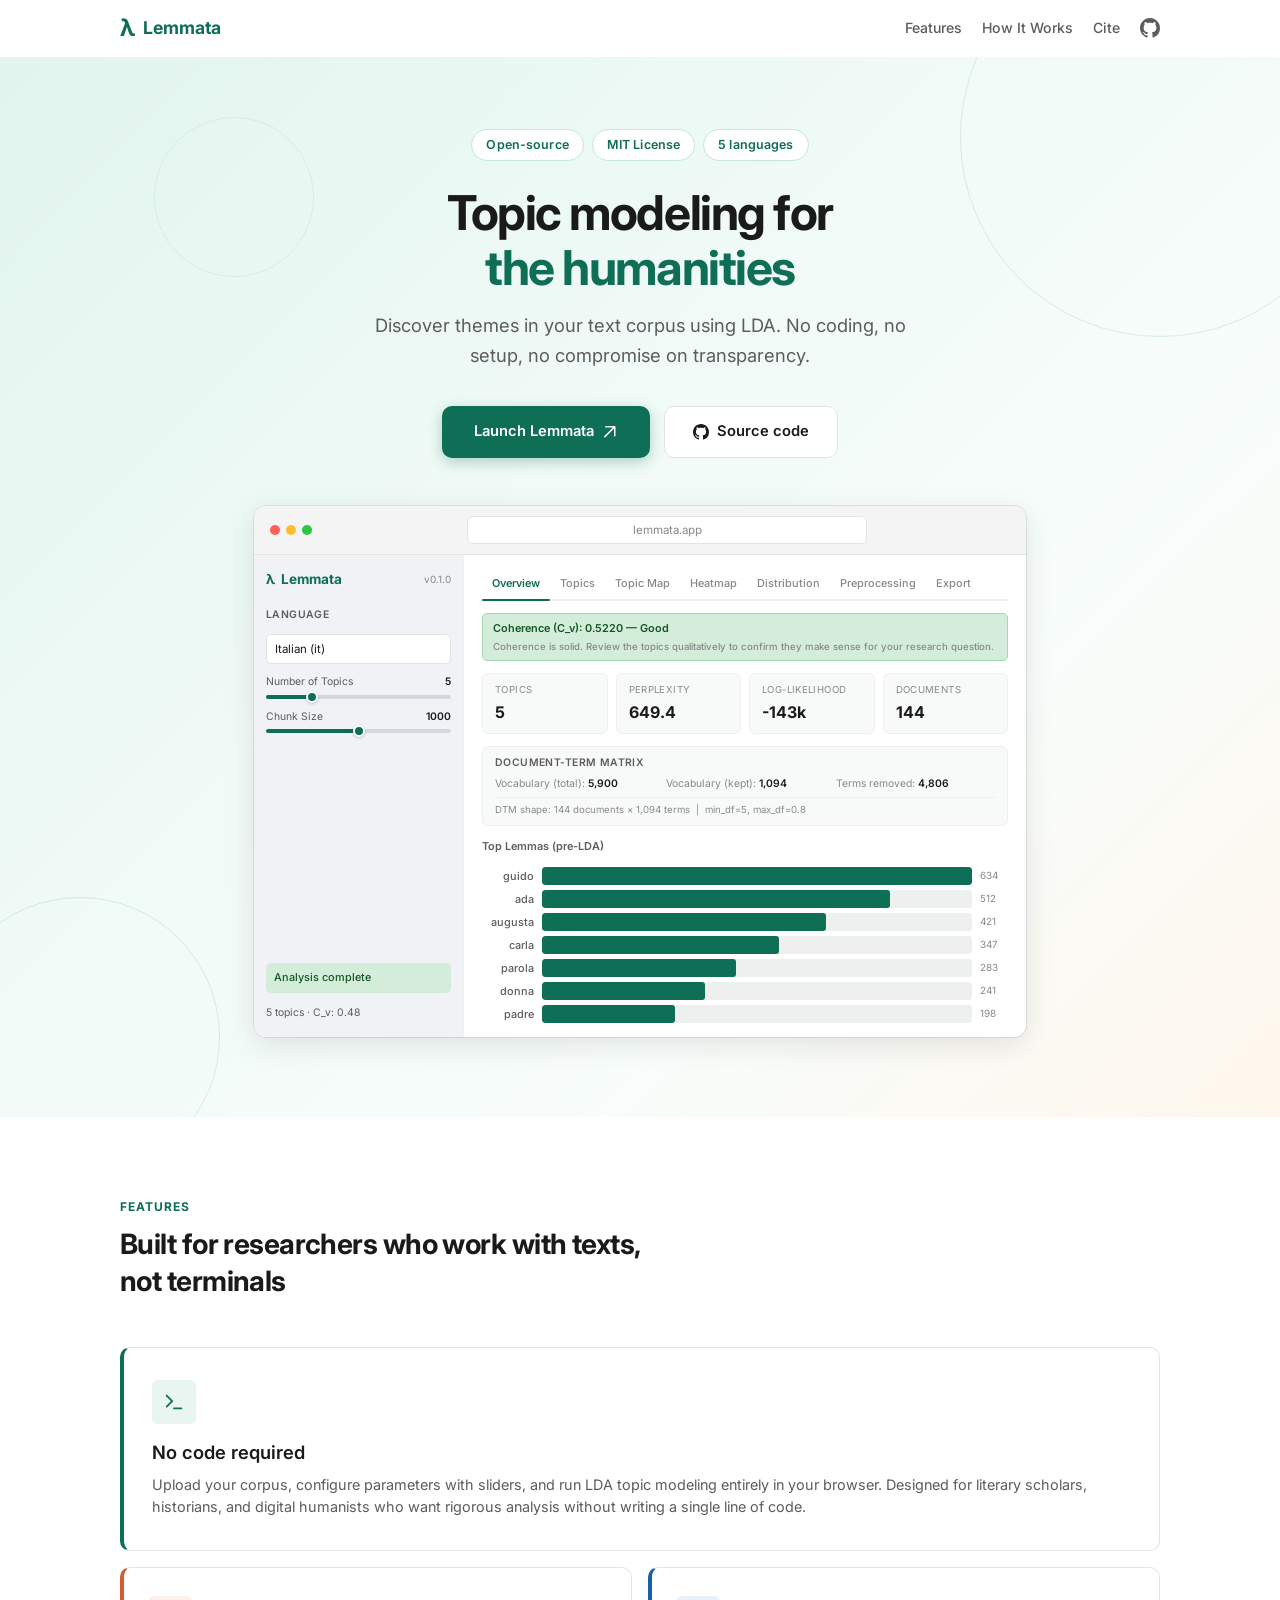
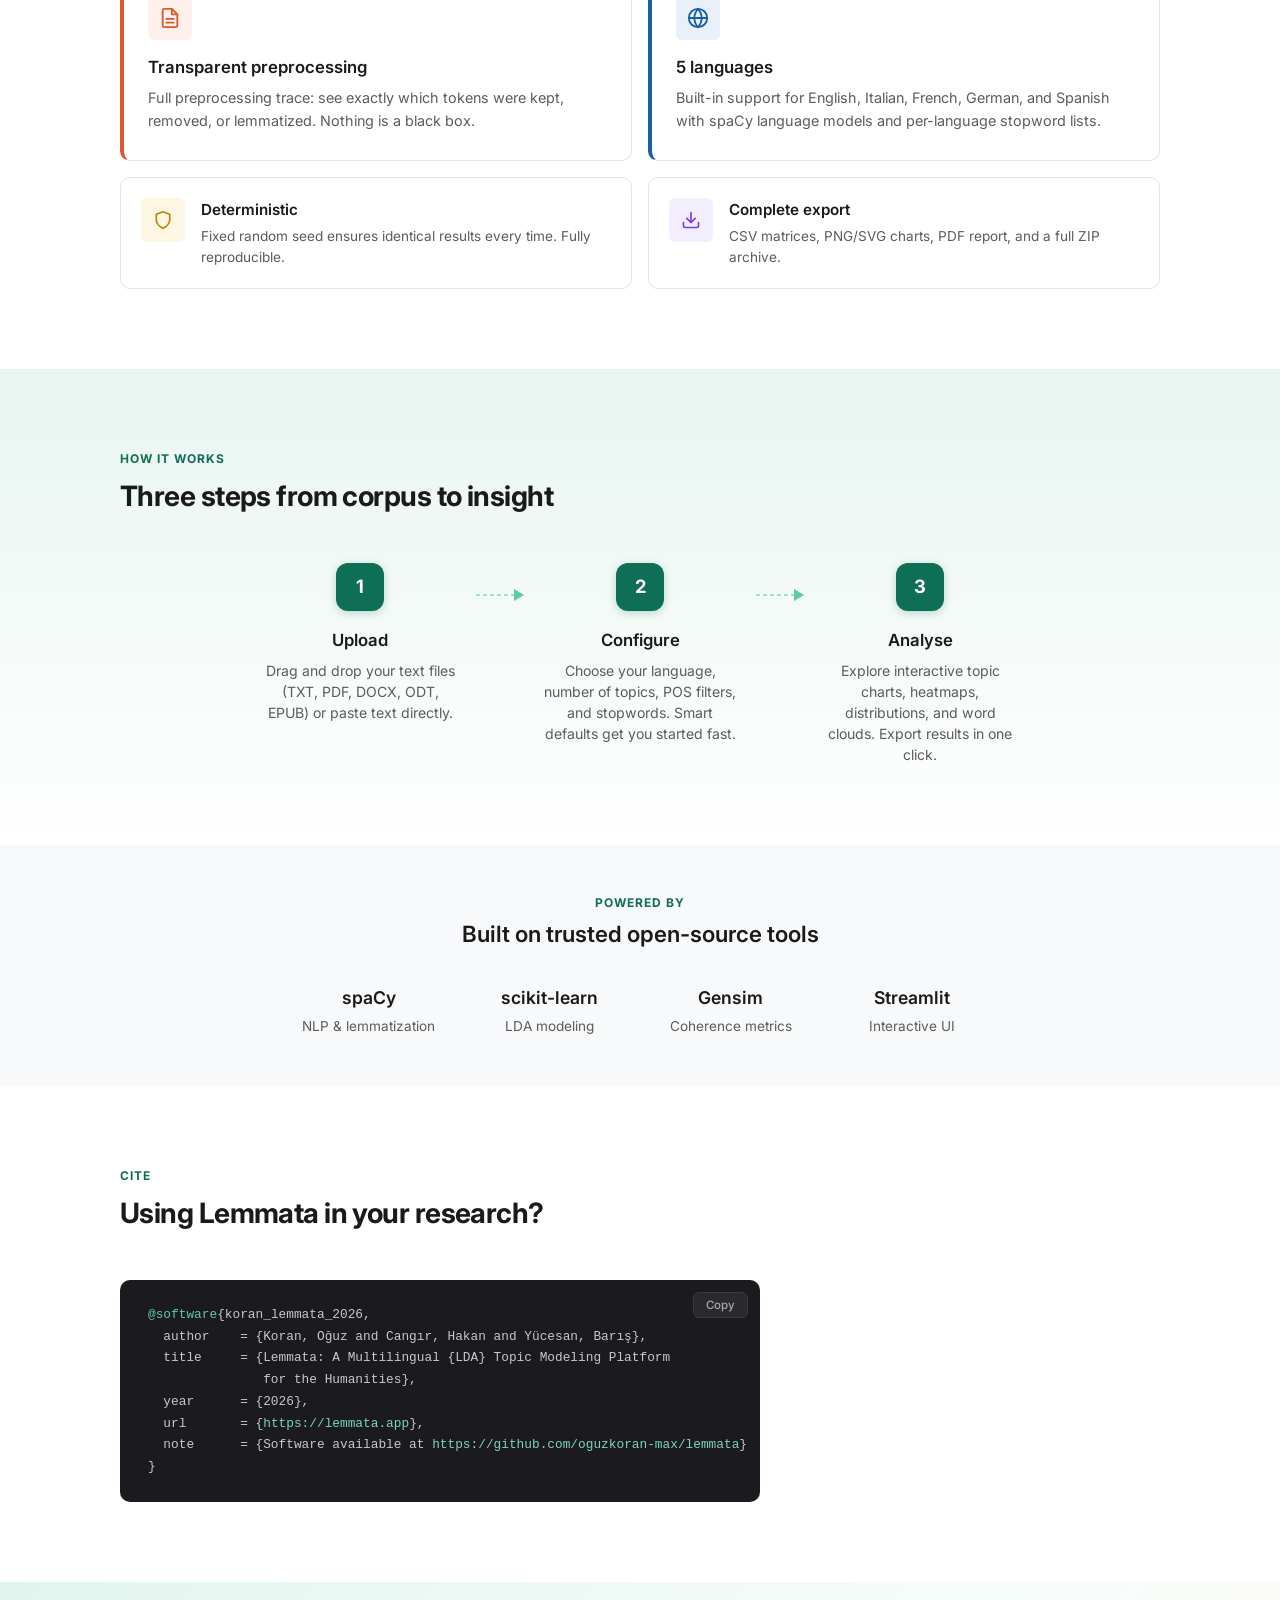
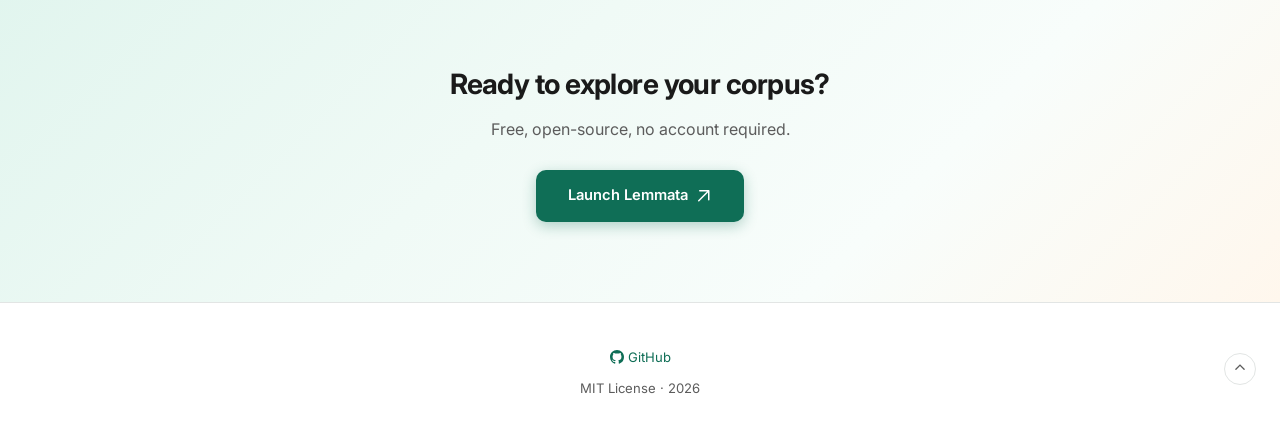
==== commit 4204deba: "P026: Add Powered By technology band, clean up footer New section between How It Works and Cite show" ====
--- a/docs/index.html
+++ b/docs/index.html
@@ -786,6 +786,43 @@
       color: var(--text-secondary);
       background: var(--bg);
     }
+    /* Powered By band */
+    .powered-section {
+      background: #f8f9fa;
+      padding: 48px 24px;
+      text-align: center;
+    }
+    @media (prefers-color-scheme: dark) {
+      .powered-section { background: #1a1d21; }
+    }
+    .powered-section .section-label { margin-bottom: 4px; }
+    .powered-section h2 {
+      font-size: 1.4rem;
+      font-weight: 600;
+      color: var(--text-primary);
+      margin-bottom: 32px;
+    }
+    .powered-grid {
+      display: grid;
+      grid-template-columns: repeat(4, 1fr);
+      gap: 24px;
+      max-width: 700px;
+      margin: 0 auto;
+    }
+    @media (max-width: 600px) {
+      .powered-grid { grid-template-columns: repeat(2, 1fr); }
+    }
+    .powered-item .pw-name {
+      font-size: 1.1rem;
+      font-weight: 600;
+      color: var(--text-primary);
+    }
+    .powered-item .pw-sub {
+      font-size: 0.85rem;
+      color: var(--text-secondary);
+      margin-top: 4px;
+    }
+
     footer a {
       color: var(--teal);
       text-decoration: none;
@@ -1043,6 +1080,30 @@
     </div>
   </section>
 
+  <!-- Powered By -->
+  <section class="powered-section">
+    <div class="section-label">Powered By</div>
+    <h2>Built on trusted open-source tools</h2>
+    <div class="powered-grid">
+      <div class="powered-item">
+        <div class="pw-name">spaCy</div>
+        <div class="pw-sub">NLP &amp; lemmatization</div>
+      </div>
+      <div class="powered-item">
+        <div class="pw-name">scikit-learn</div>
+        <div class="pw-sub">LDA modeling</div>
+      </div>
+      <div class="powered-item">
+        <div class="pw-name">Gensim</div>
+        <div class="pw-sub">Coherence metrics</div>
+      </div>
+      <div class="powered-item">
+        <div class="pw-name">Streamlit</div>
+        <div class="pw-sub">Interactive UI</div>
+      </div>
+    </div>
+  </section>
+
   <!-- Citation -->
   <section id="cite" class="cite-section">
     <div class="section-inner">
@@ -1076,12 +1137,6 @@
 
   <!-- Footer -->
   <footer>
-    <div class="tech-pills">
-      <span class="tech-pill">spaCy</span>
-      <span class="tech-pill">scikit-learn</span>
-      <span class="tech-pill">Gensim</span>
-      <span class="tech-pill">Streamlit</span>
-    </div>
     <div class="footer-links">
       <a href="https://github.com/oguzkoran-max/lemmata" target="_blank" rel="noopener">
         <svg viewBox="0 0 16 16"><path d="M8 0C3.58 0 0 3.58 0 8c0 3.54 2.29 6.53 5.47 7.59.4.07.55-.17.55-.38 0-.19-.01-.82-.01-1.49-2.01.37-2.53-.49-2.69-.94-.09-.23-.48-.94-.82-1.13-.28-.15-.68-.52-.01-.53.63-.01 1.08.58 1.23.82.72 1.21 1.87.87 2.33.66.07-.52.28-.87.51-1.07-1.78-.2-3.64-.89-3.64-3.95 0-.87.31-1.59.82-2.15-.08-.2-.36-1.02.08-2.12 0 0 .67-.21 2.2.82.64-.18 1.32-.27 2-.27.68 0 1.36.09 2 .27 1.53-1.04 2.2-.82 2.2-.82.44 1.1.16 1.92.08 2.12.51.56.82 1.27.82 2.15 0 3.07-1.87 3.75-3.65 3.95.29.25.54.73.54 1.48 0 1.07-.01 1.93-.01 2.2 0 .21.15.46.55.38A8.013 8.013 0 0016 8c0-4.42-3.58-8-8-8z"/></svg>
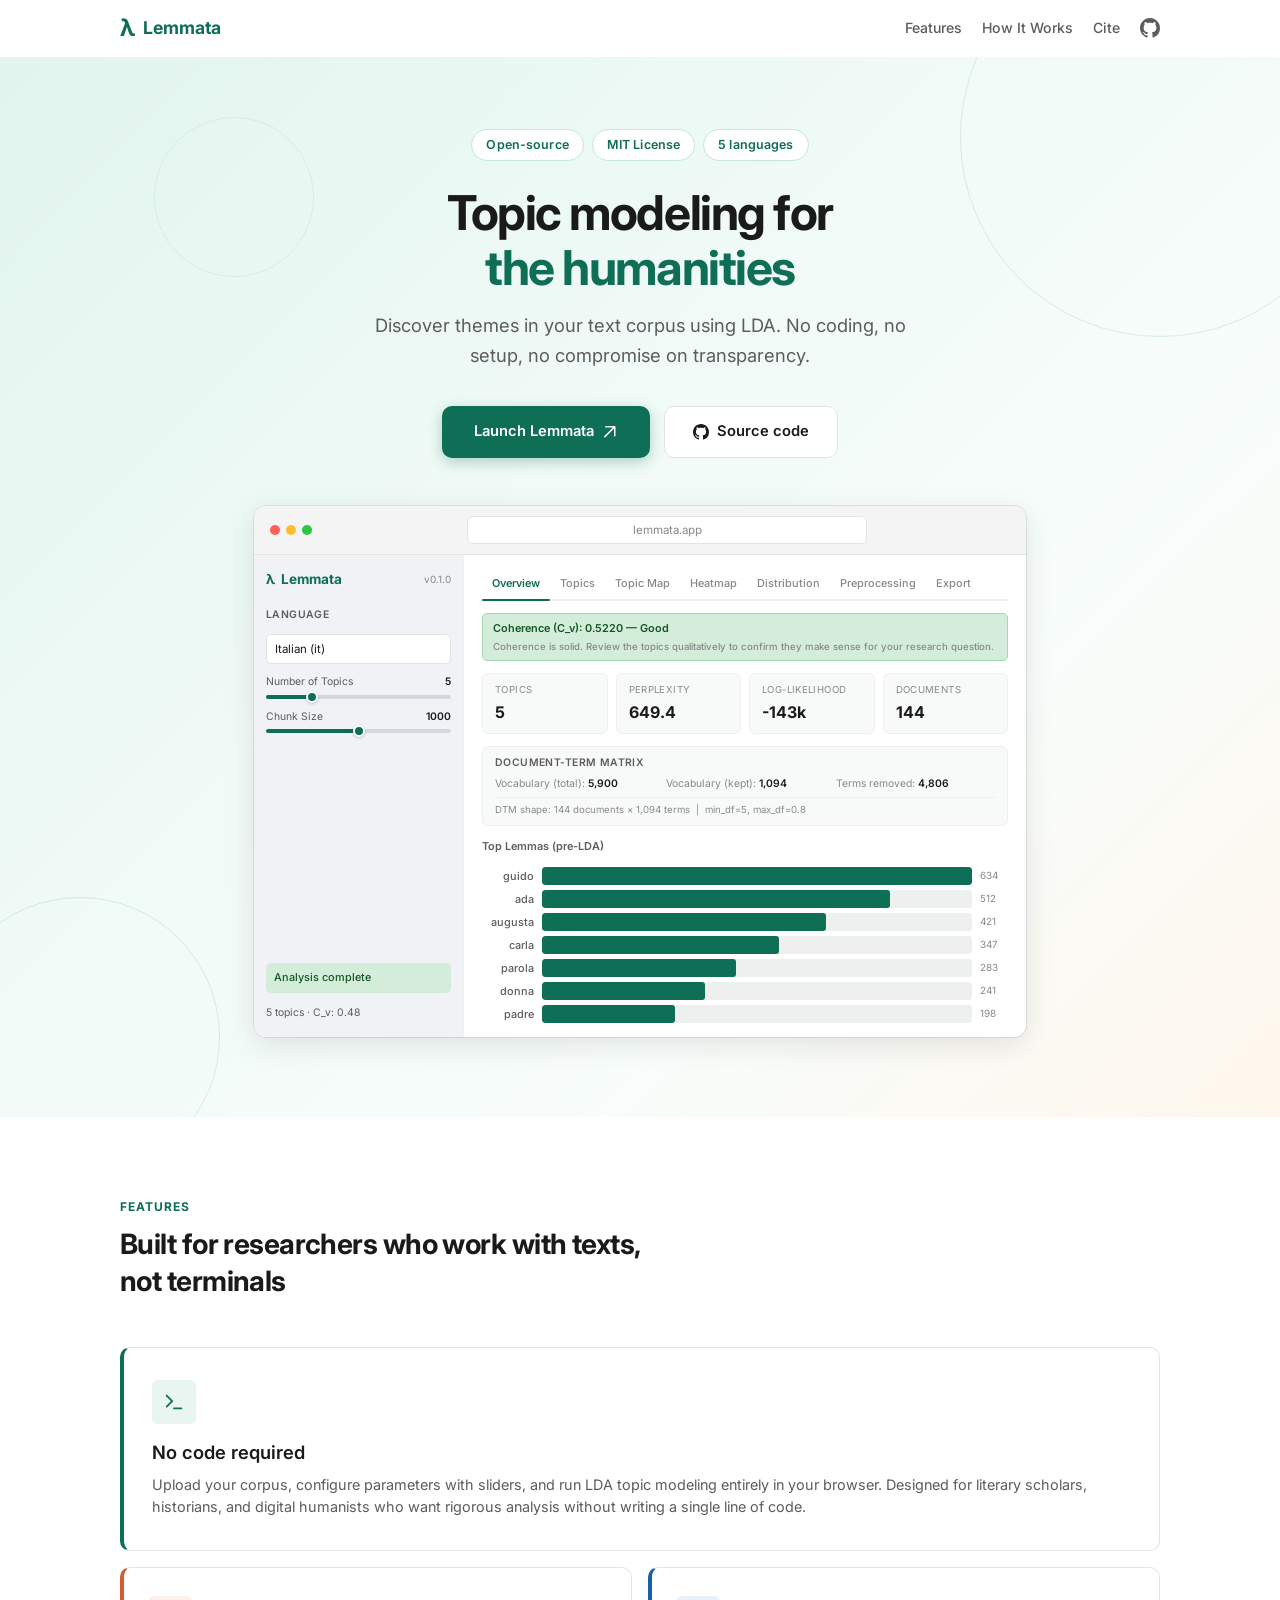
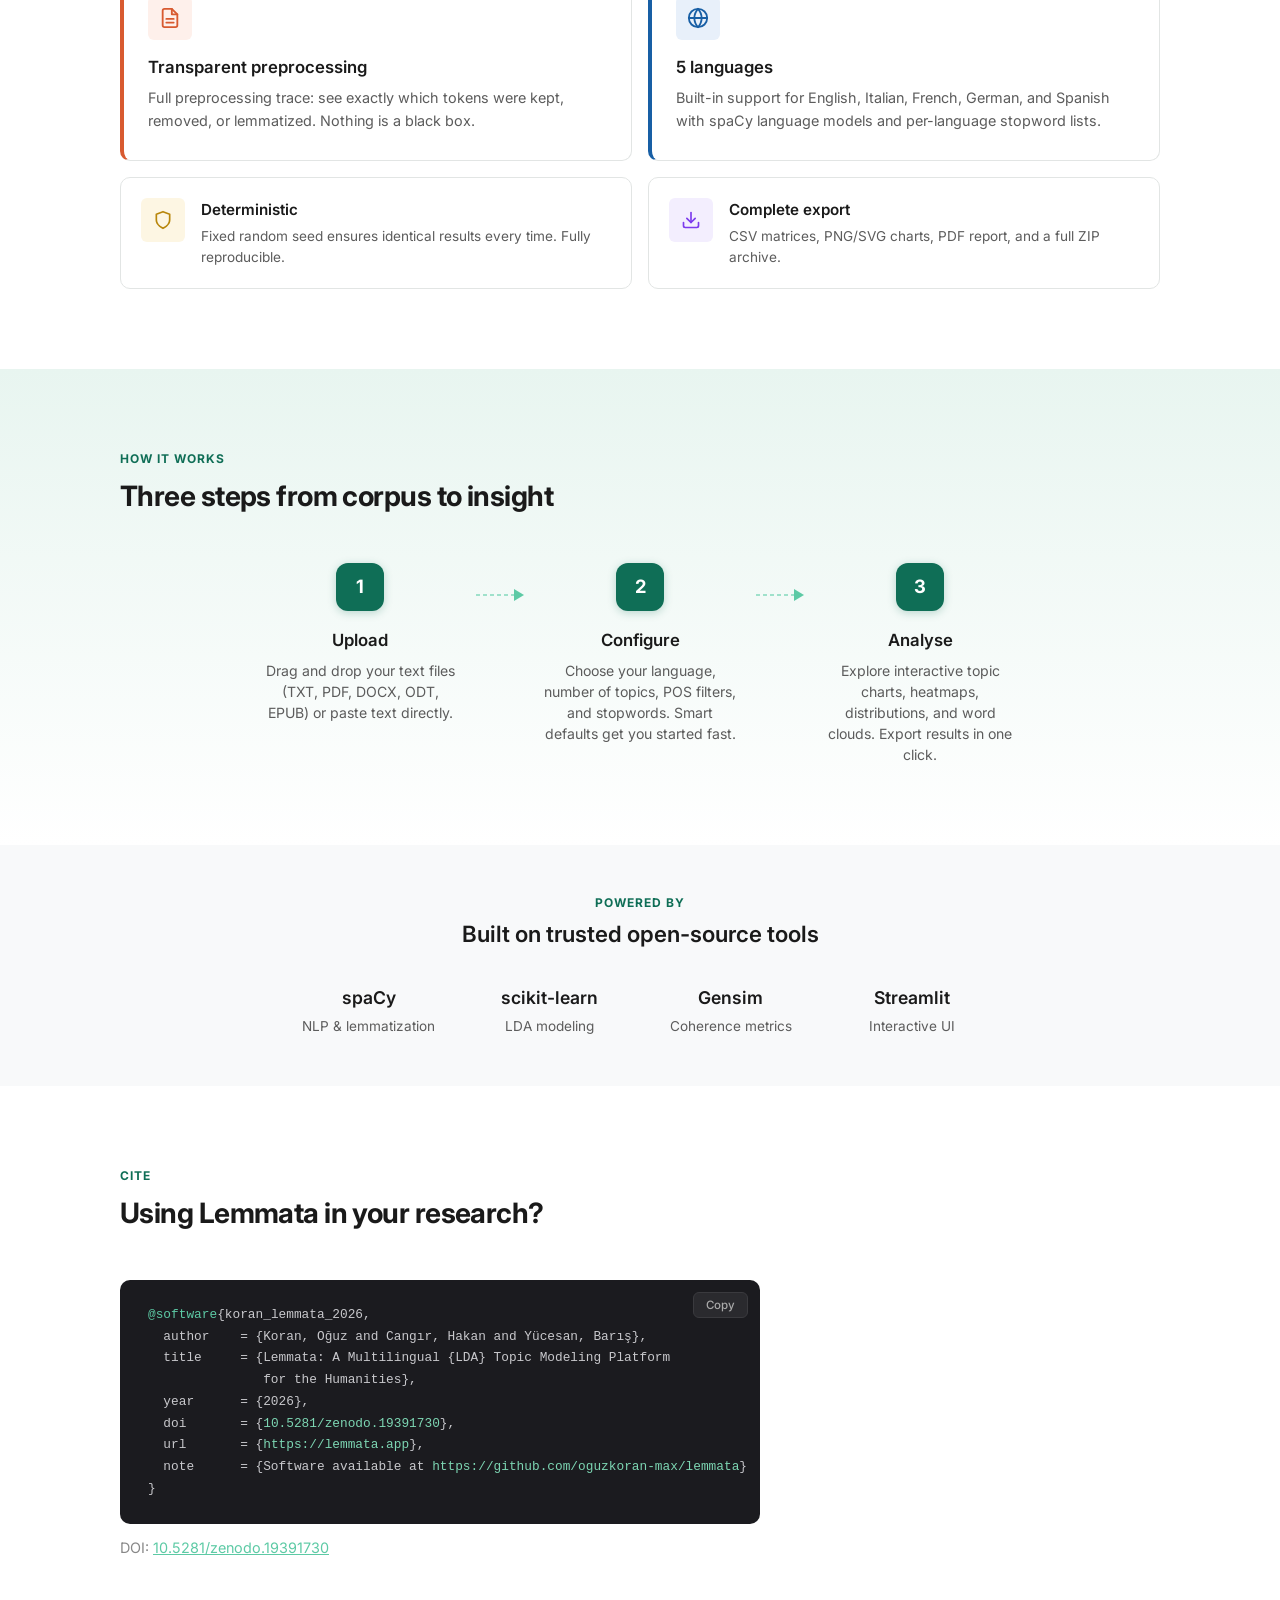
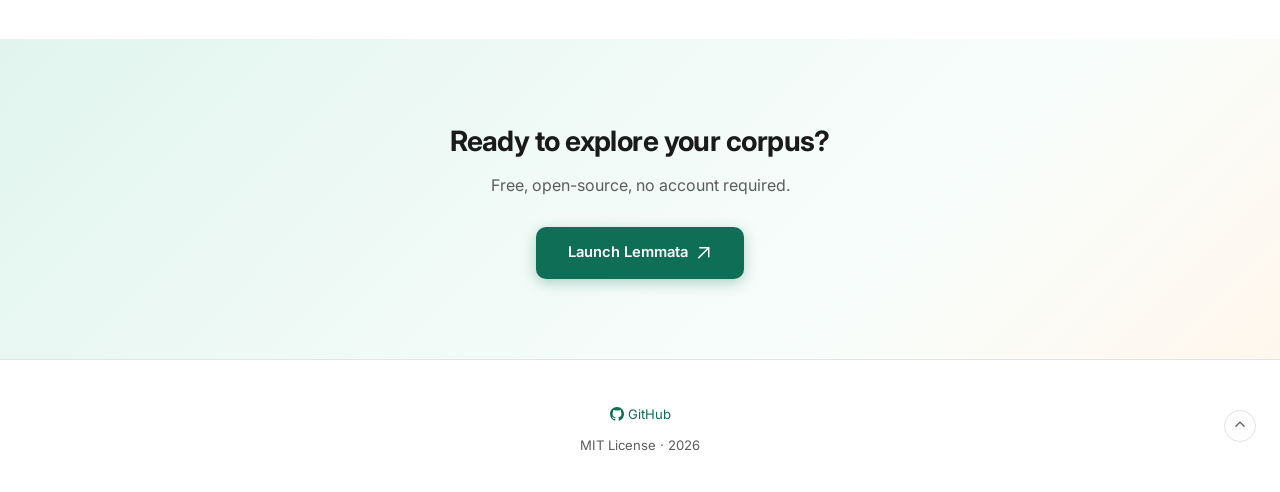
==== commit 6f5d3804: "P041: Add Zenodo DOI (10.5281/zenodo.19391730) to CITATION.cff, README, and landing page Co-Authored" ====
--- a/docs/index.html
+++ b/docs/index.html
@@ -873,6 +873,16 @@
       nav a { font-size: 0.8rem; }
       section { padding: 56px 16px; }
     }
+    /* Scroll fade-in */
+    .fade-in {
+      opacity: 0;
+      transform: translateY(30px);
+      transition: opacity 0.6s ease-out, transform 0.6s ease-out;
+    }
+    .fade-in.visible {
+      opacity: 1;
+      transform: translateY(0);
+    }
   </style>
 </head>
 <body>
@@ -993,7 +1003,7 @@
       <div class="features-layout">
         <!-- Hero card -->
         <div class="features-row hero-row">
-          <div class="feature-card hero-card has-accent accent-teal">
+          <div class="feature-card hero-card has-accent accent-teal fade-in">
             <div class="fc-icon bg-teal">
               <svg width="22" height="22" viewBox="0 0 24 24" fill="none" stroke="currentColor" stroke-width="2" stroke-linecap="round" stroke-linejoin="round"><polyline points="4 17 10 11 4 5"/><line x1="12" y1="19" x2="20" y2="19"/></svg>
             </div>
@@ -1003,14 +1013,14 @@
         </div>
         <!-- Medium cards -->
         <div class="features-row mid-row">
-          <div class="feature-card has-accent accent-coral">
+          <div class="feature-card has-accent accent-coral fade-in">
             <div class="fc-icon bg-coral">
               <svg width="22" height="22" viewBox="0 0 24 24" fill="none" stroke="currentColor" stroke-width="2" stroke-linecap="round" stroke-linejoin="round"><path d="M14 2H6a2 2 0 00-2 2v16a2 2 0 002 2h12a2 2 0 002-2V8z"/><polyline points="14 2 14 8 20 8"/><line x1="16" y1="13" x2="8" y2="13"/><line x1="16" y1="17" x2="8" y2="17"/></svg>
             </div>
             <h3>Transparent preprocessing</h3>
             <p>Full preprocessing trace: see exactly which tokens were kept, removed, or lemmatized. Nothing is a black box.</p>
           </div>
-          <div class="feature-card has-accent accent-blue">
+          <div class="feature-card has-accent accent-blue fade-in">
             <div class="fc-icon bg-blue">
               <svg width="22" height="22" viewBox="0 0 24 24" fill="none" stroke="currentColor" stroke-width="2" stroke-linecap="round" stroke-linejoin="round"><circle cx="12" cy="12" r="10"/><line x1="2" y1="12" x2="22" y2="12"/><path d="M12 2a15.3 15.3 0 014 10 15.3 15.3 0 01-4 10 15.3 15.3 0 01-4-10 15.3 15.3 0 014-10z"/></svg>
             </div>
@@ -1020,7 +1030,7 @@
         </div>
         <!-- Compact cards -->
         <div class="features-row compact-row">
-          <div class="feature-card compact">
+          <div class="feature-card compact fade-in">
             <div class="fc-icon bg-amber">
               <svg width="20" height="20" viewBox="0 0 24 24" fill="none" stroke="currentColor" stroke-width="2" stroke-linecap="round" stroke-linejoin="round"><path d="M12 22s8-4 8-10V5l-8-3-8 3v7c0 6 8 10 8 10z"/></svg>
             </div>
@@ -1029,7 +1039,7 @@
               <p>Fixed random seed ensures identical results every time. Fully reproducible.</p>
             </div>
           </div>
-          <div class="feature-card compact">
+          <div class="feature-card compact fade-in">
             <div class="fc-icon bg-purple">
               <svg width="20" height="20" viewBox="0 0 24 24" fill="none" stroke="currentColor" stroke-width="2" stroke-linecap="round" stroke-linejoin="round"><path d="M21 15v4a2 2 0 01-2 2H5a2 2 0 01-2-2v-4"/><polyline points="7 10 12 15 17 10"/><line x1="12" y1="15" x2="12" y2="3"/></svg>
             </div>
@@ -1049,7 +1059,7 @@
       <div class="section-label">How It Works</div>
       <h2 class="section-title">Three steps from corpus to insight</h2>
       <div class="steps-row">
-        <div class="step">
+        <div class="step fade-in">
           <div class="step-num">1</div>
           <h3>Upload</h3>
           <p>Drag and drop your text files (TXT, PDF, DOCX, ODT, EPUB) or paste text directly.</p>
@@ -1060,7 +1070,7 @@
             <polygon points="38,6 48,12 38,18" fill="#5DCAA5"/>
           </svg>
         </div>
-        <div class="step">
+        <div class="step fade-in">
           <div class="step-num">2</div>
           <h3>Configure</h3>
           <p>Choose your language, number of topics, POS filters, and stopwords. Smart defaults get you started fast.</p>
@@ -1071,7 +1081,7 @@
             <polygon points="38,6 48,12 38,18" fill="#5DCAA5"/>
           </svg>
         </div>
-        <div class="step">
+        <div class="step fade-in">
           <div class="step-num">3</div>
           <h3>Analyse</h3>
           <p>Explore interactive topic charts, heatmaps, distributions, and word clouds. Export results in one click.</p>
@@ -1084,7 +1094,7 @@
   <section class="powered-section">
     <div class="section-label">Powered By</div>
     <h2>Built on trusted open-source tools</h2>
-    <div class="powered-grid">
+    <div class="powered-grid fade-in">
       <div class="powered-item">
         <div class="pw-name">spaCy</div>
         <div class="pw-sub">NLP &amp; lemmatization</div>
@@ -1105,7 +1115,7 @@
   </section>
 
   <!-- Citation -->
-  <section id="cite" class="cite-section">
+  <section id="cite" class="cite-section fade-in">
     <div class="section-inner">
       <div class="section-label">Cite</div>
       <h2 class="section-title" style="max-width:100%">Using Lemmata in your research?</h2>
@@ -1116,15 +1126,17 @@
   title     = {Lemmata: A Multilingual {LDA} Topic Modeling Platform
                for the Humanities},
   year      = {2026},
+  doi       = {<span class="hl-url">10.5281/zenodo.19391730</span>},
   url       = {<span class="hl-url">https://lemmata.app</span>},
   note      = {Software available at <span class="hl-url">https://github.com/oguzkoran-max/lemmata</span>}
 }</pre>
       </div>
+      <p style="margin-top:12px; font-size:0.9rem; color:#888">DOI: <a href="https://doi.org/10.5281/zenodo.19391730" style="color:#5DCAA5" target="_blank" rel="noopener">10.5281/zenodo.19391730</a></p>
     </div>
   </section>
 
   <!-- Final CTA -->
-  <section class="cta-section">
+  <section class="cta-section fade-in">
     <div class="section-inner" style="max-width:600px">
       <h2>Ready to explore your corpus?</h2>
       <p class="cta-sub">Free, open-source, no account required.</p>
@@ -1168,5 +1180,18 @@
     }
   </script>
 
+  <script>
+    // Scroll fade-in via Intersection Observer
+    const fadeObserver = new IntersectionObserver((entries) => {
+      entries.forEach(entry => {
+        if (entry.isIntersecting) {
+          entry.target.classList.add('visible');
+        }
+      });
+    }, { threshold: 0.1 });
+
+    document.querySelectorAll('.fade-in').forEach(el => fadeObserver.observe(el));
+  </script>
+
 </body>
 </html>
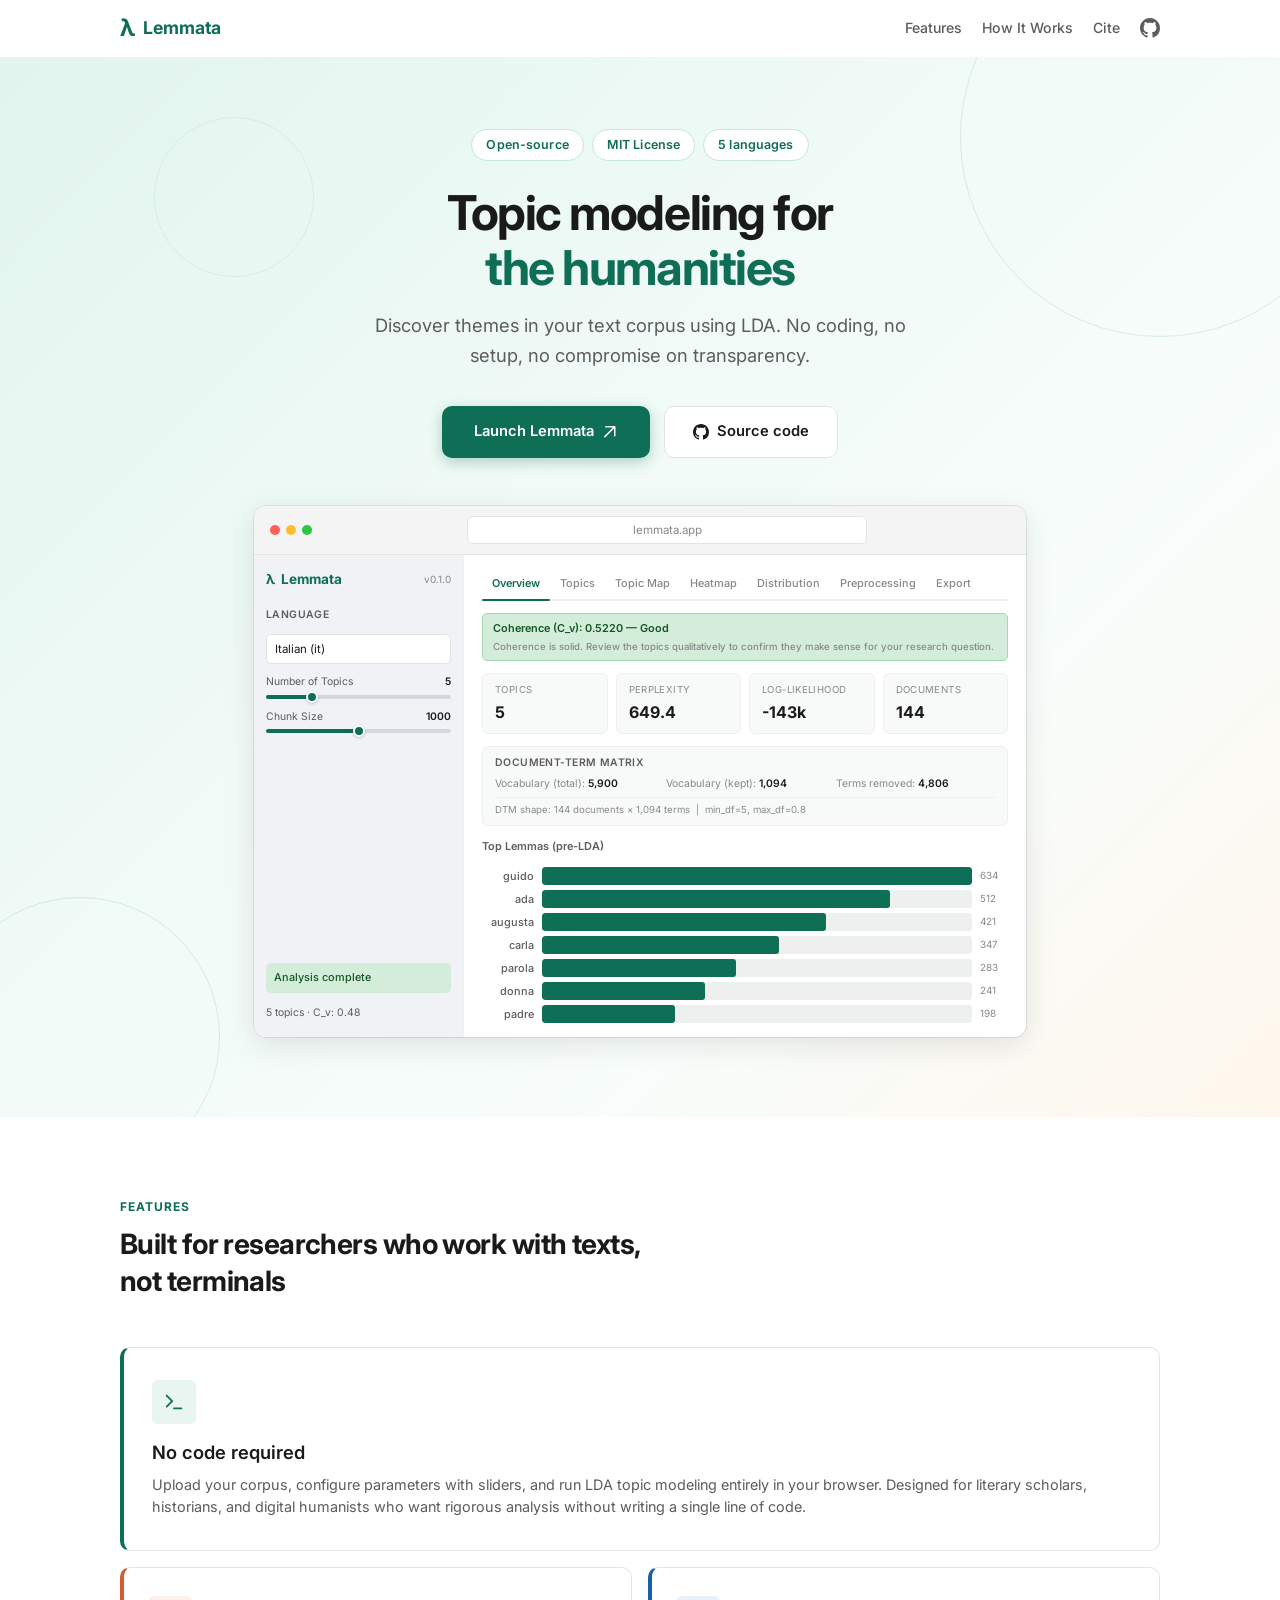
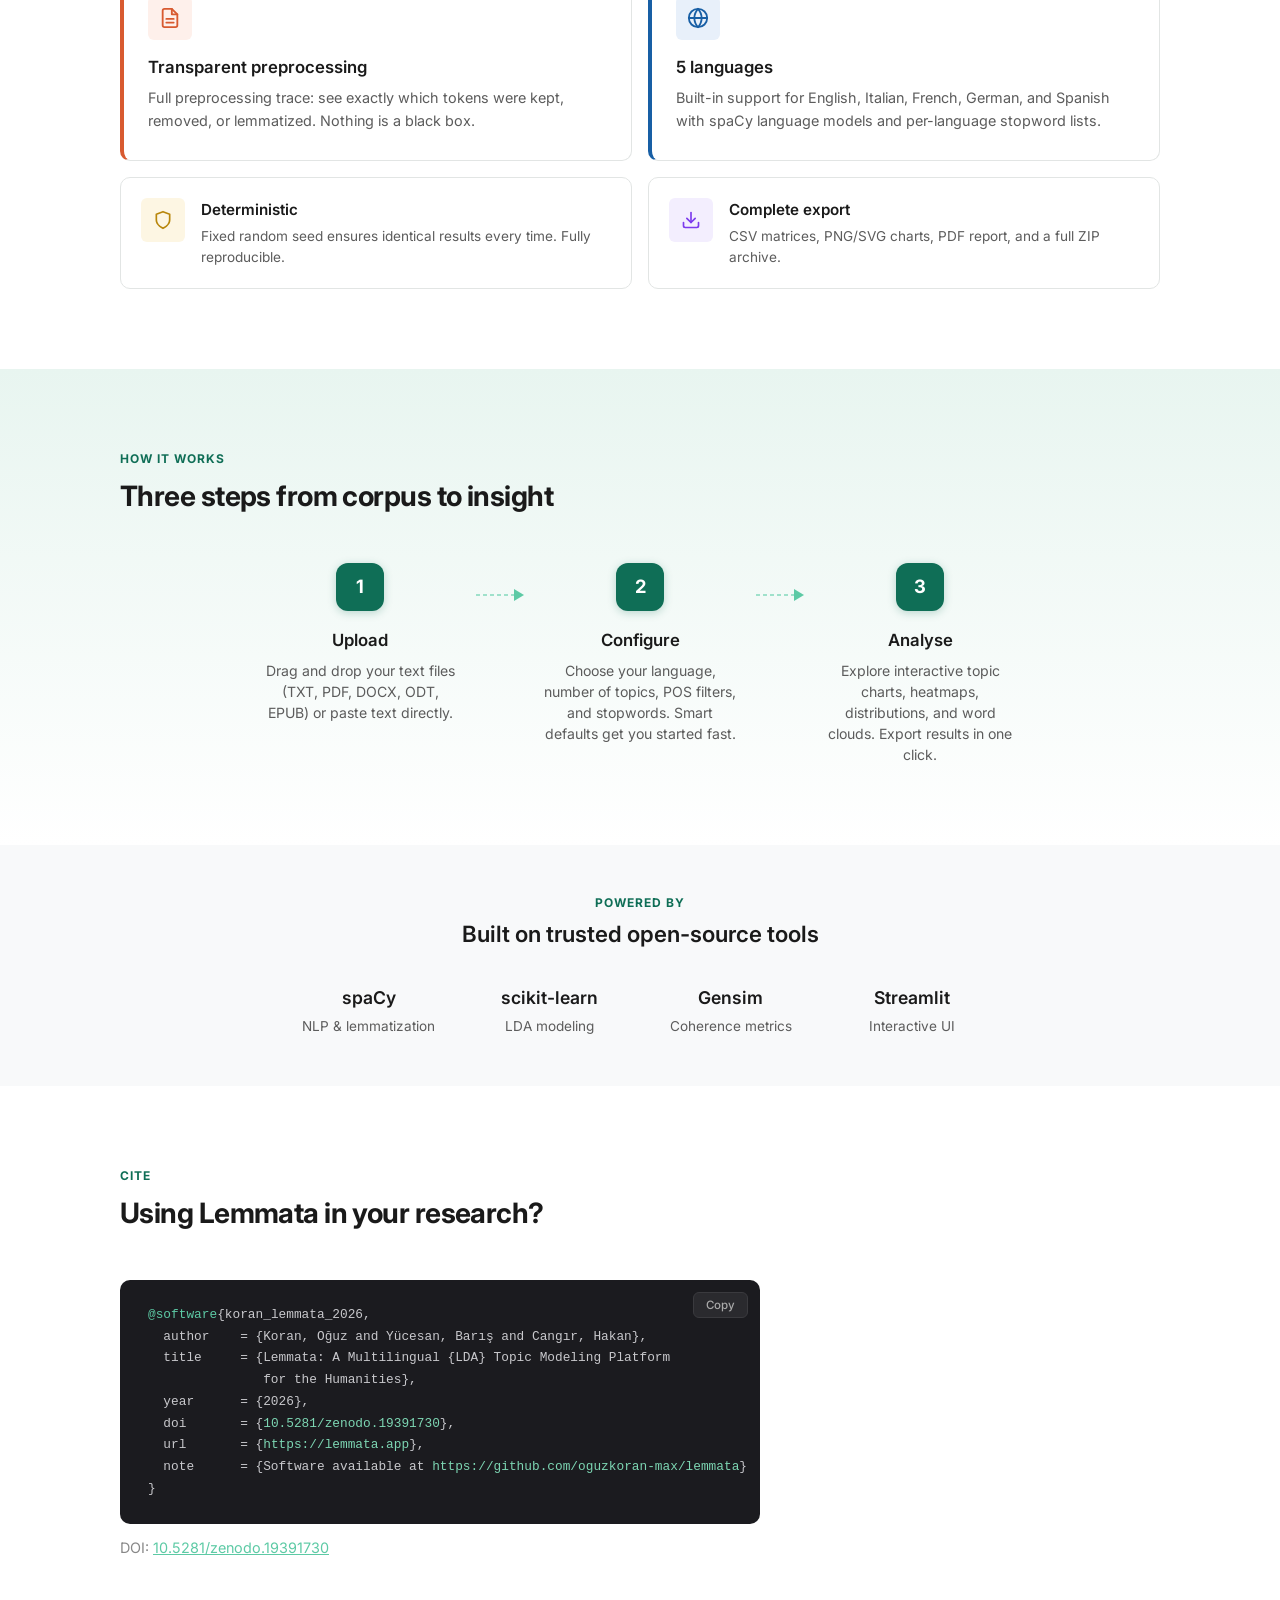
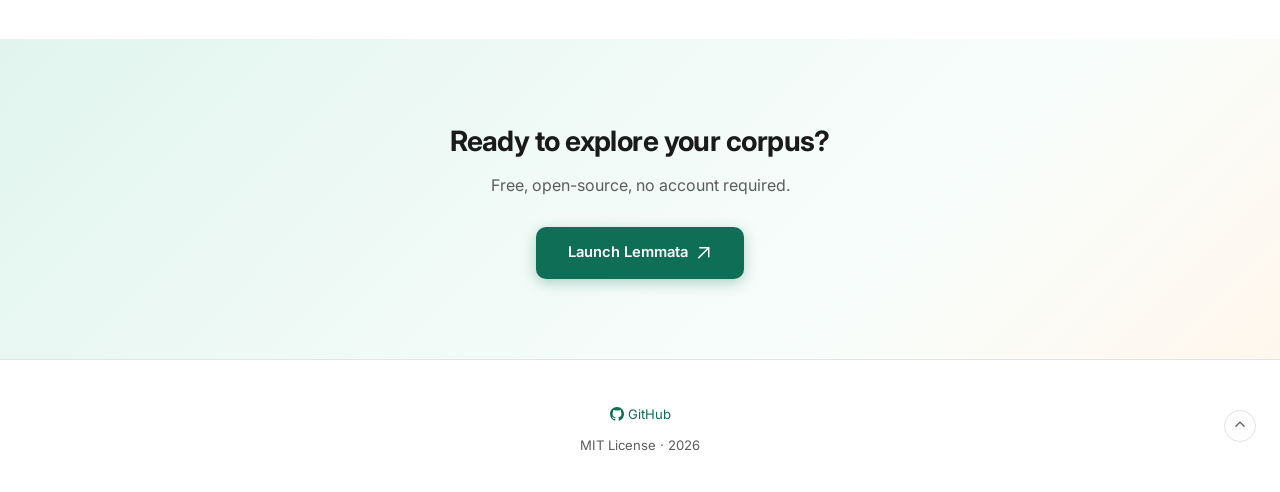
==== commit 4e2ead9d: "P044: Fix author order to match paper (Yücesan 2nd, Cangır 3rd) Reorder authors Koran, Oğuz -> Yüces" ====
--- a/docs/index.html
+++ b/docs/index.html
@@ -5,7 +5,7 @@
   <meta name="viewport" content="width=device-width, initial-scale=1.0">
   <title>Lemmata — Topic Modeling for the Humanities</title>
   <meta name="keywords" content="topic modeling, LDA, digital humanities, multilingual NLP, computational literary studies, text analysis">
-  <meta name="author" content="Oğuz Koran, Hakan Cangır, Barış Yücesan">
+  <meta name="author" content="Oğuz Koran, Barış Yücesan, Hakan Cangır">
   <link rel="icon" type="image/x-icon" href="favicon.ico">
   <link rel="icon" type="image/png" sizes="32x32" href="favicon-32x32.png">
   <link rel="apple-touch-icon" href="favicon-32x32.png">
@@ -914,7 +914,7 @@
       <h1>Topic modeling for<br><span class="teal">the humanities</span></h1>
       <p class="sub">Discover themes in your text corpus using LDA. No coding, no setup, no compromise on transparency.</p>
       <div class="actions">
-        <a href="https://lemmata-kcqkh7xvp65egttehkds6a.streamlit.app" class="btn btn-primary" target="_blank" rel="noopener">
+        <a href="https://lda.lemmata.app" class="btn btn-primary" target="_blank" rel="noopener">
           Launch Lemmata
           <svg viewBox="0 0 16 16" fill="currentColor"><path d="M3.75 2a.75.75 0 000 1.5h7.19L2.22 12.22a.75.75 0 101.06 1.06L12 4.56v7.19a.75.75 0 001.5 0v-9A.75.75 0 0012.75 2h-9z"/></svg>
         </a>
@@ -1122,7 +1122,7 @@
       <div class="bibtex-block">
         <button class="copy-btn" onclick="copyBibtex()">Copy</button>
 <pre><span class="hl-key">@software</span>{koran_lemmata_2026,
-  author    = {Koran, Oğuz and Cangır, Hakan and Yücesan, Barış},
+  author    = {Koran, Oğuz and Yücesan, Barış and Cangır, Hakan},
   title     = {Lemmata: A Multilingual {LDA} Topic Modeling Platform
                for the Humanities},
   year      = {2026},
@@ -1140,7 +1140,7 @@
     <div class="section-inner" style="max-width:600px">
       <h2>Ready to explore your corpus?</h2>
       <p class="cta-sub">Free, open-source, no account required.</p>
-      <a href="https://lemmata-kcqkh7xvp65egttehkds6a.streamlit.app" class="btn btn-primary" target="_blank" rel="noopener">
+      <a href="https://lda.lemmata.app" class="btn btn-primary" target="_blank" rel="noopener">
         Launch Lemmata
         <svg viewBox="0 0 16 16" fill="currentColor"><path d="M3.75 2a.75.75 0 000 1.5h7.19L2.22 12.22a.75.75 0 101.06 1.06L12 4.56v7.19a.75.75 0 001.5 0v-9A.75.75 0 0012.75 2h-9z"/></svg>
       </a>
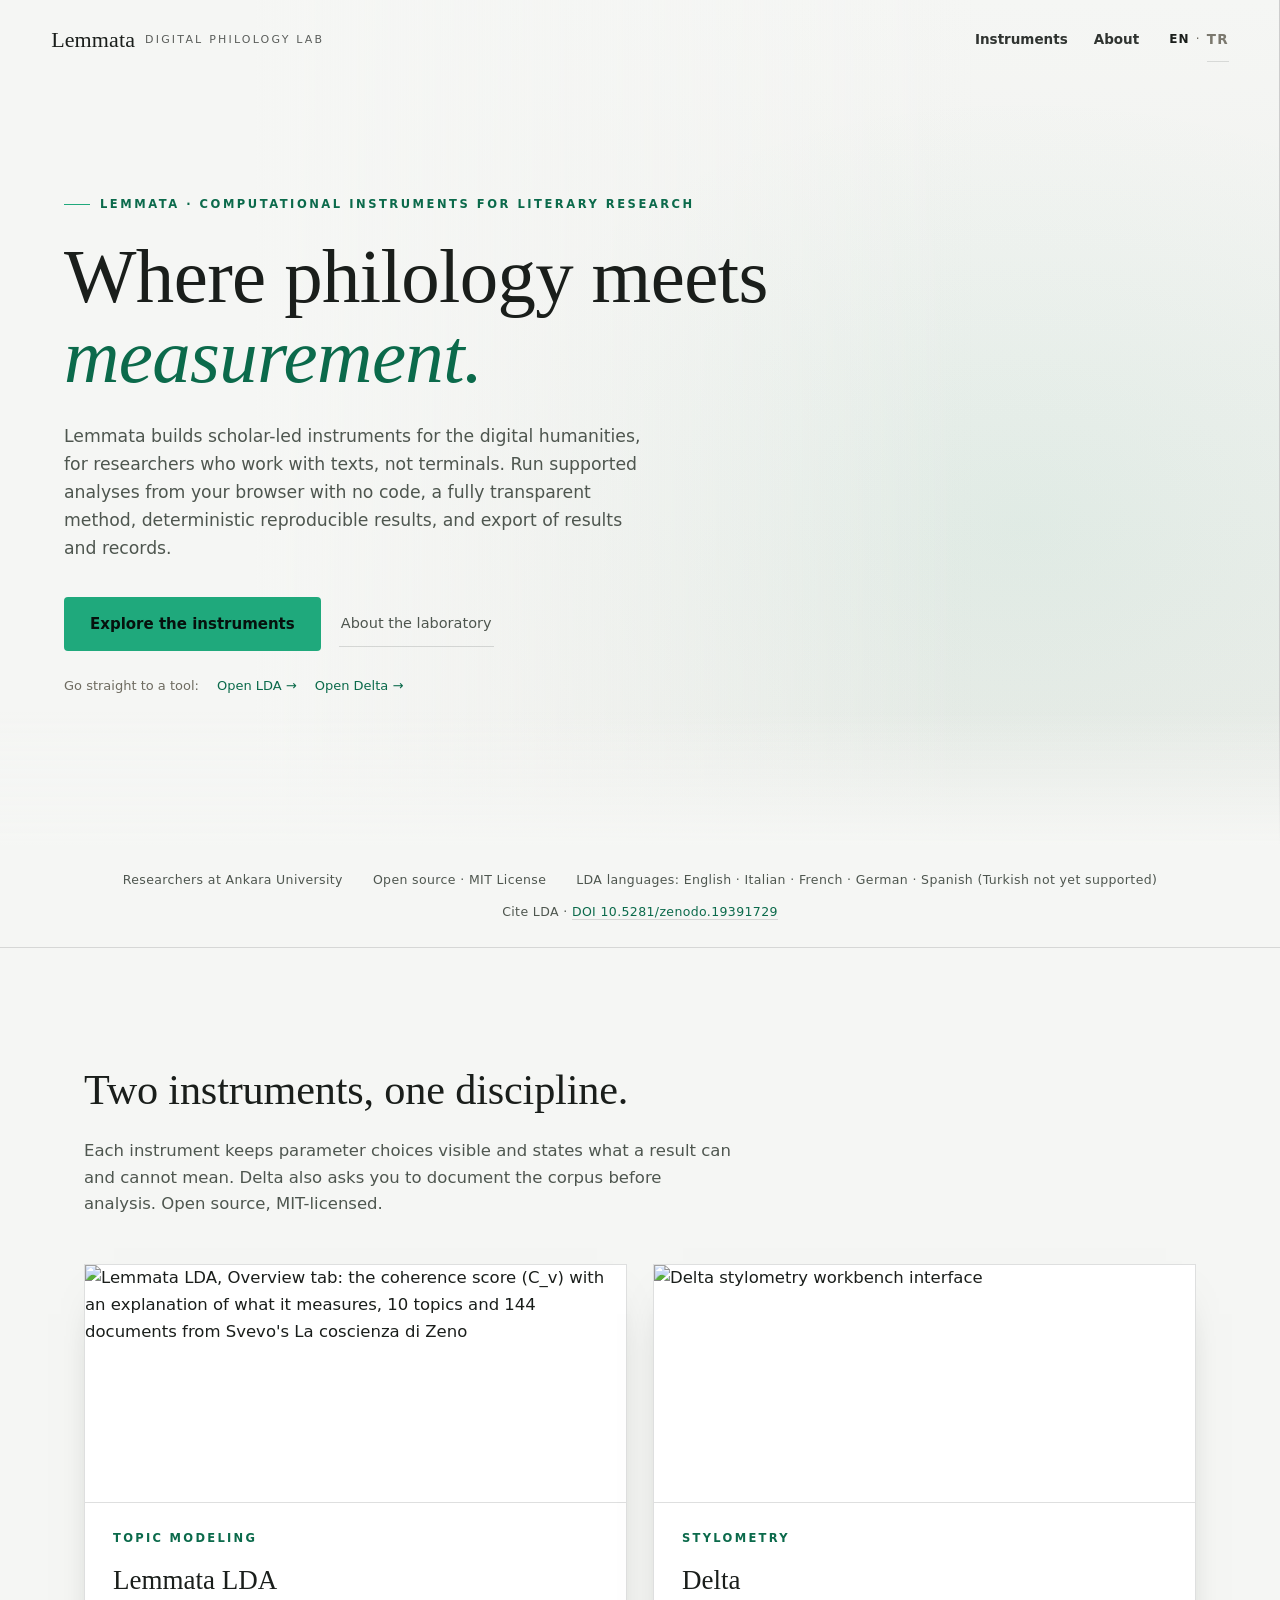
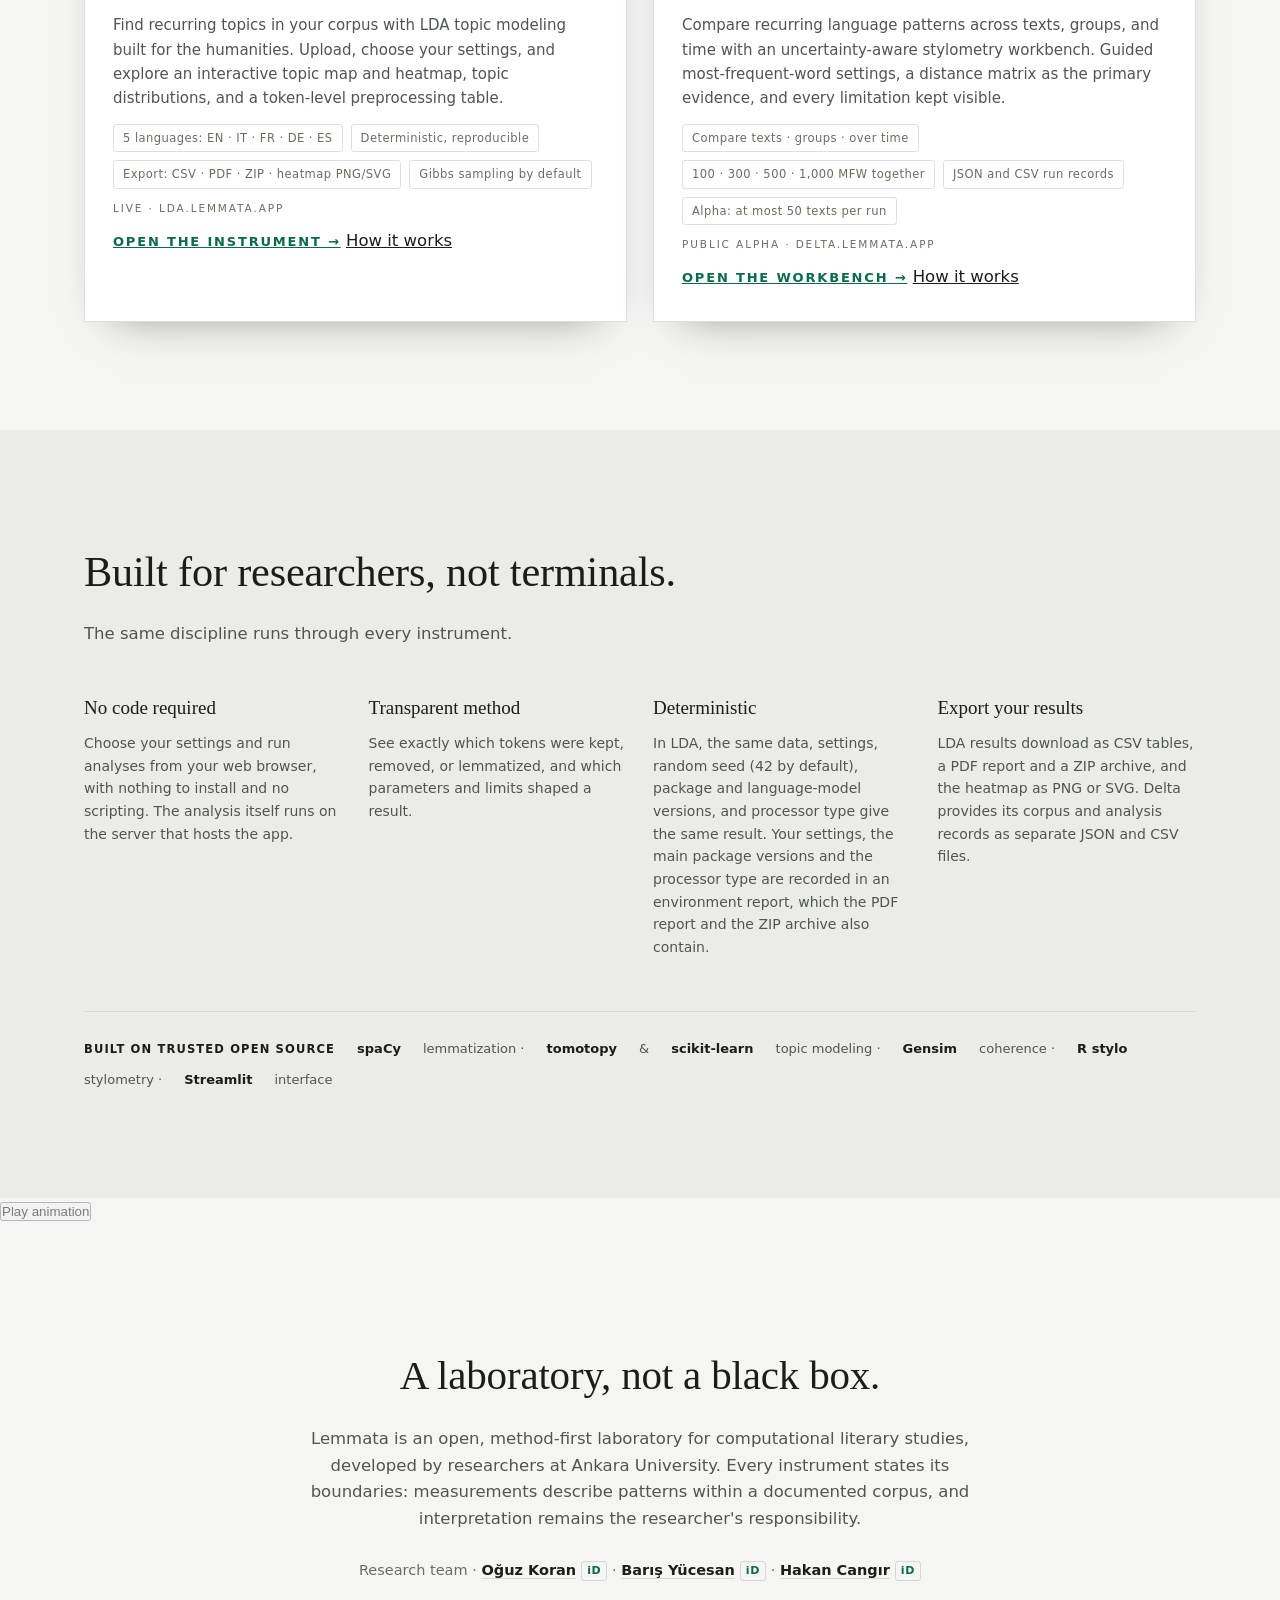
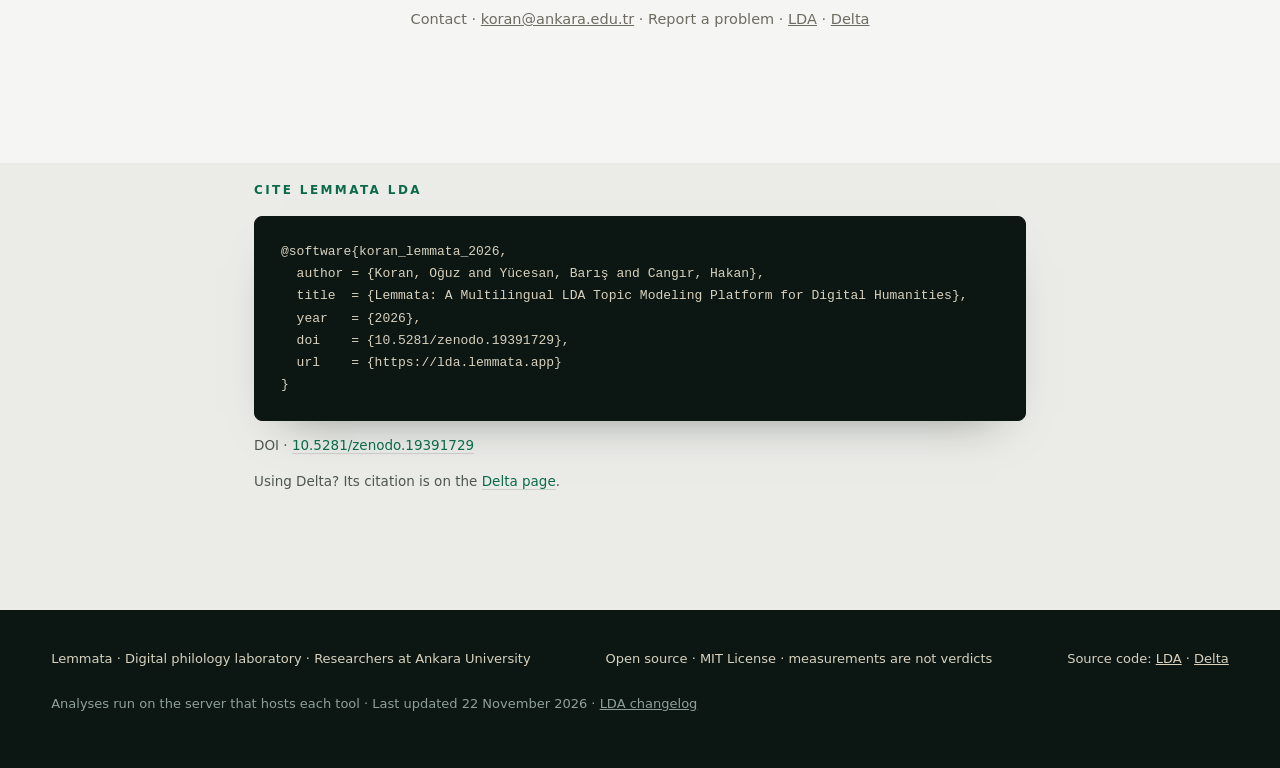
==== commit abb9caaa: "P065: The new lemmata.app website - docs/ now holds the two-instrument site (home, LDA, Delta; EN an" ====
--- a/docs/index.html
+++ b/docs/index.html
@@ -1,1197 +1,373 @@
 <!DOCTYPE html>
 <html lang="en">
 <head>
-  <meta charset="UTF-8">
-  <meta name="viewport" content="width=device-width, initial-scale=1.0">
-  <title>Lemmata — Topic Modeling for the Humanities</title>
-  <meta name="keywords" content="topic modeling, LDA, digital humanities, multilingual NLP, computational literary studies, text analysis">
-  <meta name="author" content="Oğuz Koran, Barış Yücesan, Hakan Cangır">
-  <link rel="icon" type="image/x-icon" href="favicon.ico">
-  <link rel="icon" type="image/png" sizes="32x32" href="favicon-32x32.png">
-  <link rel="apple-touch-icon" href="favicon-32x32.png">
-
-  <!-- General SEO -->
-  <meta name="description" content="Lemmata is a free, open-source multilingual LDA topic modeling platform for the humanities. Upload texts in 5 languages, explore topics visually, export results.">
-
-  <!-- OpenGraph -->
-  <meta property="og:title" content="Lemmata — Topic Modeling for the Humanities">
-  <meta property="og:description" content="Multilingual LDA topic modeling platform. Upload your texts, explore topics visually. No code required. Free and open source.">
-  <meta property="og:type" content="website">
-  <meta property="og:url" content="https://lemmata.app">
-  <meta property="og:image" content="https://lemmata.app/og-image.png">
-  <meta property="og:locale" content="en_US">
-
-  <!-- Twitter Card -->
-  <meta name="twitter:card" content="summary_large_image">
-  <meta name="twitter:title" content="Lemmata — Topic Modeling for the Humanities">
-  <meta name="twitter:description" content="Multilingual LDA topic modeling platform. Upload your texts, explore topics visually. No code required.">
-  <meta name="twitter:image" content="https://lemmata.app/og-image.png">
-
-  <link rel="preconnect" href="https://fonts.googleapis.com">
-  <link rel="preconnect" href="https://fonts.gstatic.com" crossorigin>
-  <link href="https://fonts.googleapis.com/css2?family=Inter:wght@400;500;600;700&display=swap" rel="stylesheet">
-
-  <style>
-    *, *::before, *::after { margin: 0; padding: 0; box-sizing: border-box; }
-
-    :root {
-      --teal: #0F6E56;
-      --teal-dark: #0a5443;
-      --teal-50: #e8f5f0;
-      --teal-100: #c5e8dc;
-      --teal-muted: #9FE1CB;
-      --teal-arrow: #5DCAA5;
-      --coral: #D85A30;
-      --coral-50: #fef0eb;
-      --blue: #185FA5;
-      --blue-50: #e8f0fa;
-      --amber: #B8860B;
-      --amber-50: #fdf6e3;
-      --purple: #7C3AED;
-      --purple-50: #f3eefe;
-      --text: #1a1a1a;
-      --text-secondary: #5c5c5c;
-      --text-tertiary: #888;
-      --bg: #ffffff;
-      --bg-alt: #f8faf9;
-      --border: #e2e5e4;
-      --border-light: #eef0ef;
-      --shadow-sm: 0 1px 3px rgba(0,0,0,0.06);
-      --shadow-md: 0 4px 12px rgba(0,0,0,0.08);
-      --shadow-lg: 0 8px 30px rgba(0,0,0,0.10);
-      --radius: 10px;
-      --radius-sm: 6px;
-      --radius-lg: 16px;
-      --max-w: 1040px;
-      --font: 'Inter', -apple-system, BlinkMacSystemFont, 'Segoe UI', sans-serif;
-      --mono: 'SF Mono', 'Cascadia Code', 'Fira Code', monospace;
+<script>document.documentElement.classList.add('js');</script>
+<meta charset="utf-8">
+<meta name="viewport" content="width=device-width, initial-scale=1">
+<meta name="description" content="Lemmata is a digital philology laboratory: scholar-led, transparent, reproducible instruments for computational literary research: LDA topic modeling and Delta stylometry.">
+<title>Lemmata · A digital philology laboratory</title>
+<link rel="canonical" href="https://lemmata.app/">
+<link rel="alternate" hreflang="en" href="https://lemmata.app/">
+<link rel="alternate" hreflang="tr" href="https://lemmata.app/tr/">
+<link rel="alternate" hreflang="x-default" href="https://lemmata.app/">
+<meta property="og:locale" content="en_US">
+<meta property="og:locale:alternate" content="tr_TR">
+<meta name="theme-color" content="#F5F6F4">
+<link rel="icon" href="/favicon.ico" sizes="32x32">
+<link rel="icon" href="data:image/svg+xml,%3Csvg xmlns='http://www.w3.org/2000/svg' viewBox='0 0 32 32'%3E%3Crect width='32' height='32' rx='7' fill='%231FA97C'/%3E%3Ctext x='16' y='24' font-size='23' text-anchor='middle' fill='%2306110D' font-family='Georgia,serif'%3E%CE%BB%3C/text%3E%3C/svg%3E" type="image/svg+xml">
+<link rel="apple-touch-icon" href="/apple-touch-icon.png">
+<meta property="og:type" content="website">
+<meta property="og:site_name" content="Lemmata">
+<meta property="og:title" content="Lemmata · A digital philology laboratory">
+<meta property="og:description" content="Scholar-led, transparent, reproducible instruments for computational literary research: LDA topic modeling and Delta stylometry.">
+<meta property="og:url" content="https://lemmata.app/">
+<meta property="og:image" content="https://lemmata.app/assets/og-lemmata.jpg">
+<meta property="og:image:width" content="1200">
+<meta property="og:image:height" content="630">
+<meta property="og:image:alt" content="Lemmata: ink dissolving into a network of connected nodes on off-white paper">
+<meta name="twitter:card" content="summary_large_image">
+<meta name="twitter:title" content="Lemmata · A digital philology laboratory">
+<meta name="twitter:description" content="Scholar-led, transparent, reproducible instruments for computational literary research: LDA topic modeling and Delta stylometry.">
+<meta name="twitter:image" content="https://lemmata.app/assets/og-lemmata.jpg">
+<script type="application/ld+json">
+{"@context":"https://schema.org","@type":"WebSite","name":"Lemmata","url":"https://lemmata.app/","description":"Lemmata is a digital philology laboratory: scholar-led, transparent, reproducible instruments for computational literary research: LDA topic modeling and Delta stylometry.","inLanguage":"en","hasPart":[{"@type":"SoftwareApplication","name":"Lemmata (LDA Topic Modeling)","applicationCategory":"EducationalApplication","operatingSystem":"Web browser","url":"https://lda.lemmata.app/","license":"https://opensource.org/licenses/MIT","author":[{"@type":"Person","name":"Oğuz Koran","@id":"https://orcid.org/0000-0001-7954-9597","sameAs":"https://orcid.org/0000-0001-7954-9597"},{"@type":"Person","name":"Barış Yücesan","@id":"https://orcid.org/0000-0002-1776-9815","sameAs":"https://orcid.org/0000-0002-1776-9815"},{"@type":"Person","name":"Hakan Cangır","@id":"https://orcid.org/0000-0003-2589-2466","sameAs":"https://orcid.org/0000-0003-2589-2466"}],"sameAs":["https://doi.org/10.5281/zenodo.19391729"],"mainEntityOfPage":"https://lemmata.app/lda/","offers":{"@type":"Offer","price":"0","priceCurrency":"USD"}},{"@type":"SoftwareApplication","name":"Delta (Lemmata stylometry workbench)","applicationCategory":"EducationalApplication","operatingSystem":"Web browser","url":"https://delta.lemmata.app/","license":"https://opensource.org/licenses/MIT","author":[{"@type":"Person","name":"Oğuz Koran","@id":"https://orcid.org/0000-0001-7954-9597","sameAs":"https://orcid.org/0000-0001-7954-9597"},{"@type":"Person","name":"Barış Yücesan","@id":"https://orcid.org/0000-0002-1776-9815","sameAs":"https://orcid.org/0000-0002-1776-9815"}],"mainEntityOfPage":"https://lemmata.app/delta/","offers":{"@type":"Offer","price":"0","priceCurrency":"USD"}}]}
+</script>
+<link rel="preload" href="/assets/fonts/Newsreader-Variable.woff2" as="font" type="font/woff2" crossorigin>
+<link rel="preload" href="/assets/fonts/InterVariable.woff2" as="font" type="font/woff2" crossorigin>
+<style>
+@font-face{font-family:"Newsreader";src:url("/assets/fonts/Newsreader-Variable.woff2") format("woff2");font-weight:200 800;font-style:normal;font-display:swap}
+@font-face{font-family:"NewsreaderIt";src:url("/assets/fonts/Newsreader-Italic-Variable.woff2") format("woff2");font-weight:200 800;font-style:italic;font-display:swap}
+@font-face{font-family:"InterVar";src:url("/assets/fonts/InterVariable.woff2") format("woff2");font-weight:100 900;font-style:normal;font-display:swap}
+*{margin:0;padding:0;box-sizing:border-box}
+:root{
+  --void:#070E0C;--forest:#0C1714;
+  --paper:#F5F6F4;--paper2:#EBECE8;--paperCard:#FFFFFF;
+  --ink:#1A1E1B;--ink-soft:#4E564F;--ink-faint:#6E6B60;
+  --emerald:#1FA97C;--emerald-ink:#0B6A4B;--mint:#5DCAA5;--copper:#B4703F;
+  --ivory:#F5F1E6;--bone:#D8D2BE;
+  --line:rgba(27,34,29,.14);--line2:rgba(27,34,29,.09);
+  --sans:"InterVar",ui-sans-serif,system-ui,sans-serif;--disp:"Newsreader",Georgia,serif;
+  --dispIt:"NewsreaderIt","Newsreader",Georgia,serif;
+}
+html{scroll-behavior:smooth}
+body{background:var(--paper);color:var(--ink);font-family:var(--sans);font-size:16.5px;line-height:1.62;-webkit-font-smoothing:antialiased;overflow-x:hidden}
+a{color:inherit}
+img{max-width:100%;display:block}
+.skip{position:absolute;left:-9999px;top:0;background:var(--emerald);color:#06110D;padding:10px 18px;z-index:99;font-weight:600}
+.skip:focus{left:0}
+:focus-visible{outline:3px solid var(--emerald);outline-offset:3px}
+
+/* header: transparent over the dark hero, solid warm-paper after scroll */
+.hd{position:fixed;inset:0 0 auto 0;z-index:30;display:flex;justify-content:space-between;align-items:center;padding:18px clamp(20px,4vw,56px);color:var(--ink);transition:background .3s ease,color .3s ease,box-shadow .3s ease}
+.hd.solid{background:rgba(245,246,244,.92);backdrop-filter:saturate(1.2) blur(8px);color:var(--ink);box-shadow:0 1px 0 var(--line)}
+.wm{display:inline-flex;align-items:center;gap:10px;text-decoration:none;min-height:44px;color:inherit}
+.wm b{font-family:var(--disp);font-variation-settings:"opsz" 28;font-weight:540;font-size:22px;letter-spacing:.005em}
+.wm span{font-size:11px;letter-spacing:.2em;opacity:.7;text-transform:uppercase}
+.hd nav{display:flex;gap:26px;align-items:center}
+.hd nav a{font-size:13.5px;font-weight:600;text-decoration:none;min-height:44px;display:inline-flex;align-items:center;color:inherit;opacity:.9}
+.hd nav a:hover{color:var(--emerald-ink);opacity:1}
+.lang{font-size:12px;letter-spacing:.1em;color:var(--ink-faint);display:inline-flex;align-items:center;gap:6px;margin-left:4px}
+.lang b{color:var(--ink);font-weight:650}
+.lang a{color:var(--ink-faint);text-decoration:none;border-bottom:1px solid var(--line)}
+.lang a:hover{color:var(--emerald-ink);border-color:var(--emerald-ink)}
+
+.hd.solid nav a:hover{color:var(--emerald-ink)}
+
+/* dark cinematic hero (the one dramatic accent) */
+.hero{position:relative;min-height:94svh;display:grid;align-items:center;padding:120px clamp(20px,5vw,64px) 64px;overflow:hidden;background:
+  radial-gradient(1100px 700px at 68% 40%, rgba(31,169,124,.12), transparent 62%),
+  linear-gradient(180deg,#0A1512,var(--forest) 118%)}
+.hero .vis{position:absolute;inset:-8% 0 -8% 0;z-index:1;will-change:transform}
+.hero .vis img,.hero .vis video{width:100%;height:100%;object-fit:cover;object-position:62% 50%;opacity:.9}
+.hero .vis::after{content:"";position:absolute;inset:0;background:linear-gradient(90deg,rgba(7,14,12,.92) 0 22%,rgba(7,14,12,.4) 46%,transparent 70%),linear-gradient(0deg,rgba(7,14,12,.55),transparent 42%)}
+/* soft transition into the light body */
+.hero::after{content:"";position:absolute;left:0;right:0;bottom:0;height:16%;z-index:2;background:linear-gradient(180deg,transparent,var(--paper));pointer-events:none}
+.hero .fg{position:relative;z-index:3;max-width:840px}
+.eyebrow{font-size:11.5px;letter-spacing:.22em;font-weight:650;color:var(--mint);text-transform:uppercase;display:flex;gap:10px;align-items:center;margin-bottom:24px}
+.eyebrow::before{content:"";width:26px;height:1px;background:var(--emerald)}
+.hero h1{font-family:var(--disp);font-variation-settings:"opsz" 72;font-weight:460;font-size:clamp(46px,6vw,92px);line-height:1.04;letter-spacing:-.008em;margin-bottom:26px;color:var(--ivory);text-shadow:0 2px 46px rgba(7,14,12,.95)}
+.hero h1 em{font-family:var(--dispIt);font-style:italic;font-weight:430;color:var(--bone)}
+.hero .lede{font-size:clamp(17px,1.35vw,20px);color:var(--bone);max-width:54ch;margin-bottom:34px;text-shadow:0 1px 20px rgba(7,14,12,.9)}
+.ctas{display:flex;gap:18px;align-items:center;flex-wrap:wrap}
+.tool-links{display:flex;align-items:center;flex-wrap:wrap;gap:0 18px;margin-top:12px;font-size:13px}
+.tool-links span{color:var(--ink-faint)}
+.tool-links a{display:inline-flex;align-items:center;min-height:44px;color:var(--emerald-ink);text-decoration:none}
+.tool-links a:hover{text-decoration:underline}
+.btn{background:var(--emerald);color:#06110D;font-weight:650;font-size:15px;text-decoration:none;padding:15px 26px;border-radius:4px;display:inline-flex;align-items:center;min-height:48px}
+.btn:hover{background:var(--mint)}
+.ghost{font-size:14.5px;color:var(--bone);text-decoration:none;border-bottom:1px solid rgba(242,237,224,.3);padding:10px 2px;min-height:46px;display:inline-flex;align-items:center}
+.ghost:hover{color:var(--mint);border-color:var(--mint)}
+/* light academic hero variant (ivory ink-flow, motif right, headline left) */
+.hero.light{background:radial-gradient(1000px 720px at 80% 62%, rgba(31,169,124,.07), transparent 60%),linear-gradient(180deg,var(--paper),var(--paper2))}
+.hero.light .vis img{object-position:100% 50%;opacity:calc(1 - .46*var(--hp,0));filter:saturate(.5) brightness(1.06) contrast(1.02)}
+.hero.light .vis::after{background:linear-gradient(90deg,var(--paper) 0 20%,rgba(245,246,244,.5) 46%,transparent 76%)}
+.hero.light h1{color:var(--ink);text-shadow:none}
+.hero.light h1 em{color:var(--emerald-ink)}
+.hero.light .lede{color:var(--ink-soft);text-shadow:none}
+.hero.light .eyebrow{color:var(--emerald-ink)}
+.hero.light .ghost{color:var(--ink-soft);border-color:var(--line)}
+.hero.light .ghost:hover{color:var(--emerald-ink);border-color:var(--emerald-ink)}
+/* hero gesture: the ink resolves into the two instruments (one screen, then the cards) */
+.resolve{position:absolute;inset:0;z-index:2;pointer-events:none}
+.seed{position:absolute;top:47%;left:74%;width:clamp(104px,12vw,158px);
+  transform:translate(-50%,-50%) translate(calc(var(--sx,0)*var(--hp,0)*1px), calc(var(--hp,0)*62px)) scale(calc(.84 + .16*var(--hp,0)));
+  opacity:calc(var(--hp,0)*1.25 - .08)}
+.seed .disc{width:100%;aspect-ratio:1;border-radius:50%;overflow:hidden;background:var(--paperCard);
+  border:1px solid rgba(11,106,75,.3);box-shadow:0 20px 44px -24px rgba(20,24,18,.55)}
+.seed .disc img{width:100%;height:100%;object-fit:cover;filter:saturate(.95) brightness(.99) contrast(1.14)}
+.seed-lda .disc img{object-position:80% 42%}
+.seed-delta .disc img{object-position:68% 50%}
+.seed .lbl{margin-top:11px;text-align:center;font-size:10.5px;letter-spacing:.16em;text-transform:uppercase;
+  font-weight:650;color:var(--emerald-ink);opacity:calc(var(--hp,0)*1.8 - .75)}
+.seed-lda{--sx:-138}
+.seed-delta{--sx:138}
+
+/* light bands (default) */
+.band{position:relative;width:100%}
+.band.tint{background:var(--paper2)}
+.band .inner{max-width:1240px;margin:0 auto;padding:12vh clamp(20px,5vw,64px)}
+.band h2{font-family:var(--disp);font-variation-settings:"opsz" 72;font-weight:460;font-size:clamp(31px,3.3vw,50px);letter-spacing:-.004em;margin-bottom:14px;color:var(--ink)}
+.band .sub{color:var(--ink-soft);max-width:62ch;margin-bottom:46px}
+
+.grid{display:grid;grid-template-columns:1fr 1fr;gap:26px}
+.card{position:relative;border:1px solid var(--line);background:var(--paperCard);overflow:hidden;display:flex;flex-direction:column;min-height:470px;text-decoration:none;box-shadow:0 1px 0 rgba(255,255,255,.6) inset,0 20px 44px -30px rgba(20,24,18,.55);transition:transform .4s cubic-bezier(.22,.61,.36,1),box-shadow .4s ease}
+.card:hover{transform:translateY(-4px);box-shadow:0 1px 0 rgba(255,255,255,.6) inset,0 30px 56px -30px rgba(20,24,18,.6)}
+.card .art{height:238px;overflow:hidden;position:relative;background:#fff;border-bottom:1px solid var(--line)}
+.card .art img{width:100%;height:100%;object-fit:cover;object-position:50% 0;transition:transform .5s cubic-bezier(.22,.61,.36,1)}
+.card:hover .art img{transform:scale(1.02)}
+.card .body{padding:26px 28px 30px;display:flex;flex-direction:column;gap:11px;flex:1}
+.card .name{font-family:var(--disp);font-variation-settings:"opsz" 44;font-weight:500;font-size:27px;color:var(--ink)}
+.card .what{font-size:11.5px;letter-spacing:.2em;text-transform:uppercase;color:var(--emerald-ink);font-weight:650}
+.card p{color:var(--ink-soft);font-size:15px}
+.card ul{list-style:none;display:flex;flex-wrap:wrap;gap:8px;margin-top:2px}
+.card ul li{font-size:11.5px;letter-spacing:.04em;color:#6E6A5E;border:1px solid var(--line);border-radius:3px;padding:4px 9px}
+.card .go{margin-top:auto;padding-top:16px;font-size:13px;letter-spacing:.14em;text-transform:uppercase;color:var(--emerald-ink);font-weight:650}
+.card:hover .go{color:#094e39}
+.card .st{font-size:10.5px;letter-spacing:.18em;text-transform:uppercase;color:var(--ink-faint)}
+
+.vgrid{display:grid;grid-template-columns:repeat(4,1fr);gap:26px;margin-top:36px}
+.vitem b{display:block;font-family:var(--disp);font-variation-settings:"opsz" 24;font-weight:520;font-size:19px;margin-bottom:8px;color:var(--ink)}
+.vitem p{color:var(--ink-soft);font-size:14px}
+.powered{margin-top:52px;display:flex;flex-wrap:wrap;gap:10px 22px;align-items:baseline;color:var(--ink-soft);font-size:13px;border-top:1px solid var(--line2);padding-top:26px}
+.powered span:first-child{color:var(--ink);font-weight:650;letter-spacing:.1em;text-transform:uppercase;font-size:11.5px}
+.powered b{color:var(--ink);font-weight:600}
+
+.paperbg{overflow:hidden}
+.paperbg .bgvid{position:absolute;inset:0;z-index:0;opacity:.5;mix-blend-mode:luminosity}
+.paperbg .bgvid video{width:100%;height:100%;object-fit:cover;object-position:50% 60%}
+.paperbg .bgvid::after{content:"";position:absolute;inset:0;background:linear-gradient(180deg,var(--paper) 0 3%,rgba(245,246,244,.22) 45%,var(--paper) 97%)}
+.paperbg .lab{position:relative;z-index:1}
+.lab{max-width:900px;margin:0 auto;padding:13vh clamp(20px,5vw,64px);text-align:center}
+.lab h2{font-family:var(--disp);font-variation-settings:"opsz" 72;font-weight:460;font-size:clamp(30px,3.2vw,46px);margin-bottom:18px;letter-spacing:-.004em;color:var(--ink)}
+.lab p{max-width:64ch;margin:0 auto 14px;color:var(--ink-soft)}
+.lab .team{margin-top:26px;font-size:14.5px;color:var(--ink-faint)}
+.lab .team b{color:var(--ink)}
+.orcid{display:inline-block;font-size:11px;font-weight:700;color:var(--emerald-ink);text-decoration:none;border:1px solid var(--line);border-radius:3px;padding:0 5px;margin-left:5px;letter-spacing:.06em;vertical-align:1px}
+.orcid:hover{border-color:var(--emerald-ink);background:rgba(31,169,124,.08)}
+.prof{color:inherit;text-decoration:none;border-bottom:1px solid var(--line);transition:color .2s,border-color .2s}
+.prof:hover{color:var(--emerald-ink);border-color:var(--emerald-ink)}
+
+.cite{max-width:900px;margin:0 auto;padding:2vh clamp(20px,5vw,64px) 13vh}
+.trustbar{display:flex;flex-wrap:wrap;justify-content:center;gap:12px 30px;padding:24px clamp(20px,5vw,64px);border-bottom:1px solid var(--line);background:var(--paper);font-size:12.5px;letter-spacing:.03em;color:var(--ink-soft);text-align:center}
+.trustbar span{min-width:0;white-space:normal;overflow-wrap:anywhere}
+.trustbar a{color:var(--emerald-ink);text-decoration:none;border-bottom:1px solid var(--line)}
+.trustbar a:hover{color:#094e39}
+.cite h3{font-size:12px;letter-spacing:.2em;text-transform:uppercase;color:var(--emerald-ink);font-weight:650;margin-bottom:16px}
+.cite pre{border:1px solid var(--forest);background:var(--forest);border-radius:8px;padding:24px 26px;overflow-x:auto;color:var(--bone);font-family:ui-monospace,"SF Mono",Menlo,monospace;font-size:13px;line-height:1.7;box-shadow:0 22px 46px -30px rgba(20,24,18,.5)}
+.cite .doi{margin-top:14px;font-size:13.5px;color:var(--ink-soft)}
+.cite .doi a{color:var(--emerald-ink);text-decoration:none;border-bottom:1px solid var(--line)}
+
+footer{background:var(--forest);color:var(--bone);padding:38px clamp(20px,4vw,56px) 54px;display:flex;justify-content:space-between;gap:24px;flex-wrap:wrap;font-size:13px}
+footer p:last-child{color:#8fa098}
+
+/* scroll reveal */
+.js .reveal{opacity:0;transform:translateY(26px);transition:opacity .7s ease,transform .7s cubic-bezier(.22,.61,.36,1)}
+.reveal.in{opacity:1;transform:none}
+.grid .card:nth-child(2){transition-delay:.09s}
+.vgrid .vitem:nth-child(2){transition-delay:.06s}.vgrid .vitem:nth-child(3){transition-delay:.12s}.vgrid .vitem:nth-child(4){transition-delay:.18s}
+
+@media (max-width:860px){
+  .grid,.vgrid{grid-template-columns:1fr}
+  .vgrid{gap:20px}
+  .hd nav a[href="#about"]{display:none}
+  .wm span{display:none}
+  .resolve{display:none}
+  .hero{min-height:auto;padding-top:112px;padding-bottom:52px}
+  .hero.light .vis{-webkit-mask-image:none;mask-image:none}
+  .hero.light .vis img{object-position:100% 100%;opacity:.5}
+  .hero.light .vis::after{background:linear-gradient(180deg,var(--paper) 0 40%,rgba(245,246,244,.66) 62%,rgba(245,246,244,.25) 82%,transparent 96%)}
+}
+@media (max-width:560px){.vgrid{grid-template-columns:1fr 1fr}}
+@media (prefers-reduced-motion:reduce){
+  html{scroll-behavior:auto}
+  .card,.card .art img{transition:none}
+  .reveal{opacity:1;transform:none;transition:none}
+  .hero .vis{inset:0}
+}
+</style>
+<link rel="stylesheet" href="/assets/accessibility.css?v=20261113d">
+<link rel="stylesheet" href="/assets/site.css?v=20261119a">
+</head>
+<body class="landing">
+<a class="skip" href="#main">Skip to content</a>
+<header class="hd" id="hd">
+  <a class="wm" href="/"><b>Lemmata</b><span>Digital philology lab</span></a>
+  <nav aria-label="Site">
+    <a class="dim" href="#instruments">Instruments</a>
+    <a href="#about">About</a>
+    <span class="lang"><b>EN</b> · <a href="/tr/">TR</a></span>
+  </nav>
+</header>
+
+<main id="main">
+<section class="hero light" aria-label="Lemmata · a digital philology laboratory">
+  <div class="vis" aria-hidden="true"><img src="/assets/hero-light.jpg" alt="" fetchpriority="high" data-parallax></div>
+  <div class="resolve" aria-hidden="true">
+    <div class="seed seed-lda"><div class="disc"><img src="/assets/seed-lda.jpg" alt="" loading="lazy"></div><div class="lbl">Topic modeling</div></div>
+    <div class="seed seed-delta"><div class="disc"><img src="/assets/seed-delta.jpg" alt="" loading="lazy"></div><div class="lbl">Stylometry</div></div>
+  </div>
+  <div class="fg">
+    <p class="eyebrow">Lemmata · Computational instruments for literary research</p>
+    <h1>Where philology meets <em>measurement.</em></h1>
+    <p class="lede">Lemmata builds scholar-led instruments for the digital humanities, for researchers who work with texts, not terminals. Run supported analyses from your browser with no code, a fully transparent method, deterministic reproducible results, and export of results and records.</p>
+    <p class="ctas"><a class="btn" href="#instruments">Explore the instruments</a><a class="ghost" href="#about">About the laboratory</a></p>
+    <p class="tool-links"><span>Go straight to a tool:</span><a href="https://lda.lemmata.app/">Open LDA →</a><a href="https://delta.lemmata.app/">Open Delta →</a></p>
+  </div>
+</section>
+
+<div class="trustbar">
+  <span>Researchers at Ankara University</span>
+  <span>Open source · MIT License</span>
+  <span>LDA languages: English · Italian · French · German · Spanish (Turkish not yet supported)</span>
+  <span>Cite LDA · <a href="https://doi.org/10.5281/zenodo.19391729">DOI 10.5281/zenodo.19391729</a></span>
+</div>
+
+<section class="band" id="instruments" aria-label="Instruments">
+  <div class="inner">
+    <h2 class="reveal">Two instruments, one discipline.</h2>
+    <p class="sub reveal">Each instrument keeps parameter choices visible and states what a result can and cannot mean. Delta also asks you to document the corpus before analysis. Open source, MIT-licensed.</p>
+    <div class="grid">
+      <article class="card reveal">
+        <div class="art"><img src="/assets/card-lda.jpg" alt="Lemmata LDA, Overview tab: the coherence score (C_v) with an explanation of what it measures, 10 topics and 144 documents from Svevo's La coscienza di Zeno" loading="lazy"></div>
+        <div class="body">
+          <span class="what">Topic modeling</span>
+          <h3 class="name">Lemmata LDA</h3>
+          <p>Find recurring topics in your corpus with LDA topic modeling built for the humanities. Upload, choose your settings, and explore an interactive topic map and heatmap, topic distributions, and a token-level preprocessing table.</p>
+          <ul aria-label="Capabilities"><li>5 languages: EN · IT · FR · DE · ES</li><li>Deterministic, reproducible</li><li>Export: CSV · PDF · ZIP · heatmap PNG/SVG</li><li>Gibbs sampling by default</li></ul>
+          <span class="st">Live · lda.lemmata.app</span>
+          <div class="card-links"><a class="go" href="https://lda.lemmata.app/">Open the instrument →</a> <a class="how-link" href="/lda/">How it works</a></div>
+        </div>
+      </article>
+      <article class="card reveal">
+        <div class="art"><img src="/assets/card-delta.jpg" alt="Delta stylometry workbench interface" loading="lazy"></div>
+        <div class="body">
+          <span class="what">Stylometry</span>
+          <h3 class="name">Delta</h3>
+          <p>Compare recurring language patterns across texts, groups, and time with an uncertainty-aware stylometry workbench. Guided most-frequent-word settings, a distance matrix as the primary evidence, and every limitation kept visible.</p>
+          <ul aria-label="Capabilities"><li>Compare texts · groups · over time</li><li>100 · 300 · 500 · 1,000 MFW together</li><li>JSON and CSV run records</li><li>Alpha: at most 50 texts per run</li></ul>
+          <span class="st">Public alpha · delta.lemmata.app</span>
+          <div class="card-links"><a class="go" href="https://delta.lemmata.app/">Open the workbench →</a> <a class="how-link" href="/delta/">How it works</a></div>
+        </div>
+      </article>
+    </div>
+  </div>
+</section>
+
+<section class="band tint" aria-label="How Lemmata works">
+  <div class="inner">
+    <h2 class="reveal">Built for researchers, not terminals.</h2>
+    <p class="sub reveal">The same discipline runs through every instrument.</p>
+    <div class="vgrid">
+      <div class="vitem reveal"><b>No code required</b><p>Choose your settings and run analyses from your web browser, with nothing to install and no scripting. The analysis itself runs on the server that hosts the app.</p></div>
+      <div class="vitem reveal"><b>Transparent method</b><p>See exactly which tokens were kept, removed, or lemmatized, and which parameters and limits shaped a result.</p></div>
+      <div class="vitem reveal"><b>Deterministic</b><p>In LDA, the same data, settings, random seed (42 by default), package and language-model versions, and processor type give the same result. Your settings, the main package versions and the processor type are recorded in an environment report, which the PDF report and the ZIP archive also contain.</p></div>
+      <div class="vitem reveal"><b>Export your results</b><p>LDA results download as CSV tables, a PDF report and a ZIP archive, and the heatmap as PNG or SVG. Delta provides its corpus and analysis records as separate JSON and CSV files.</p></div>
+    </div>
+    <p class="powered reveal"><span>Built on trusted open source</span><b>spaCy</b> lemmatization · <b>tomotopy</b> &amp; <b>scikit-learn</b> topic modeling · <b>Gensim</b> coherence · <b>R stylo</b> stylometry · <b>Streamlit</b> interface</p>
+  </div>
+</section>
+
+<section class="band paperbg" id="about" aria-label="About the laboratory">
+  <div class="bgvid" aria-hidden="true"><video id="motion-3" data-src="/assets/tex-paper.mp4" muted loop playsinline preload="none"></video></div><button type="button" class="motion-toggle" aria-controls="motion-3" aria-pressed="false">Play animation</button>
+  <div class="lab">
+    <h2 class="reveal">A laboratory, not a black box.</h2>
+    <p class="reveal">Lemmata is an open, method-first laboratory for computational literary studies, developed by researchers at Ankara University. Every instrument states its boundaries: measurements describe patterns within a documented corpus, and interpretation remains the researcher's responsibility.</p>
+    <p class="team reveal">Research team · <span class="who"><a class="prof" href="https://avesis.ankara.edu.tr/Oguz.Koran" target="_blank" rel="noopener"><b>Oğuz Koran</b></a><a class="orcid" href="https://orcid.org/0000-0001-7954-9597" aria-label="Oğuz Koran ORCID iD">iD</a></span> · <span class="who"><a class="prof" href="https://avesis.ankara.edu.tr/byucesan" target="_blank" rel="noopener"><b>Barış Yücesan</b></a><a class="orcid" href="https://orcid.org/0000-0002-1776-9815" aria-label="Barış Yücesan ORCID iD">iD</a></span> · <span class="who"><a class="prof" href="https://avesis.ankara.edu.tr/hcangir" target="_blank" rel="noopener"><b>Hakan Cangır</b></a><a class="orcid" href="https://orcid.org/0000-0003-2589-2466" aria-label="Hakan Cangır ORCID iD">iD</a></span></p>
+    <p class="team reveal" id="contact">Contact · <a href="mailto:koran@ankara.edu.tr">koran@ankara.edu.tr</a> · Report a problem · <a href="https://github.com/oguzkoran-max/lemmata/issues">LDA</a> · <a href="https://github.com/oguzkoran-max/delta.lemmata.app/issues">Delta</a></p>
+  </div>
+</section>
+
+<section class="band tint cite-band" aria-label="Citation">
+  <div class="cite">
+    <h3 class="reveal">Cite Lemmata LDA</h3>
+    <pre class="reveal" tabindex="0">@software{koran_lemmata_2026,
+  author = {Koran, O&#287;uz and Yücesan, Bar&#305;&#351; and Cang&#305;r, Hakan},
+  title  = {Lemmata: A Multilingual LDA Topic Modeling Platform for Digital Humanities},
+  year   = {2026},
+  doi    = {10.5281/zenodo.19391729},
+  url    = {https://lda.lemmata.app}
+}</pre>
+    <p class="doi reveal">DOI · <a href="https://doi.org/10.5281/zenodo.19391729">10.5281/zenodo.19391729</a></p>
+    <p class="doi reveal">Using Delta? Its citation is on the <a href="/delta/#cite">Delta page</a>.</p>
+  </div>
+</section>
+</main>
+
+<footer>
+  <p>Lemmata · Digital philology laboratory · Researchers at Ankara University</p>
+  <p>Open source · MIT License · measurements are not verdicts</p>
+<p class="source-code">Source code: <a href="https://github.com/oguzkoran-max/lemmata">LDA</a> · <a href="https://github.com/oguzkoran-max/delta.lemmata.app">Delta</a></p>
+<p class="tool-trust">Analyses run on the server that hosts each tool · Last updated 22 November 2026 · <a href="https://github.com/oguzkoran-max/lemmata/blob/main/CHANGELOG.md">LDA changelog</a></p>
+</footer>
+
+<script>
+(function(){
+  var rm = matchMedia('(prefers-reduced-motion: reduce)').matches;
+  var hd = document.getElementById('hd');
+  var hero = document.querySelector('.hero');
+  function headerState(){
+    var h = 24; /* G06 (F06): the bar turns solid as soon as the page scrolls, so it never runs over the hero text */
+    if ((window.pageYOffset || 0) > h) hd.classList.add('solid'); else hd.classList.remove('solid');
+  }
+  var els = document.querySelectorAll('.reveal');
+  if (rm) { els.forEach(function(e){ e.classList.add('in'); }); document.documentElement.style.setProperty('--hp','1'); }
+  else {
+    var io = new IntersectionObserver(function(entries){
+      entries.forEach(function(en){ if (en.isIntersecting){ en.target.classList.add('in'); io.unobserve(en.target); } });
+    }, { rootMargin: '0px 0px -10% 0px', threshold: 0.12 });
+    els.forEach(function(e){ io.observe(e); });
+  }
+  var v = document.querySelector('[data-parallax]');
+  var tick = false;
+  function paint(){ tick = false; var y = window.pageYOffset || 0;
+    if (v && !rm) v.style.transform = 'translateY(' + (y * 0.12).toFixed(1) + 'px)';
+    if (hero && !rm) {
+      var span = hero.offsetHeight * 0.34;
+      var hp = span > 0 ? Math.min(1, Math.max(0, y / span)) : 0;
+      document.documentElement.style.setProperty('--hp', hp.toFixed(3));
     }
-
-    @media (prefers-color-scheme: dark) {
-      :root {
-        --text: #e8e8e8;
-        --text-secondary: #a0a0a0;
-        --text-tertiary: #707070;
-        --bg: #111111;
-        --bg-alt: #1a1a1a;
-        --border: #2a2a2a;
-        --border-light: #222;
-        --shadow-sm: 0 1px 3px rgba(0,0,0,0.3);
-        --shadow-md: 0 4px 12px rgba(0,0,0,0.3);
-        --shadow-lg: 0 8px 30px rgba(0,0,0,0.4);
-        --teal-50: #0d2922;
-        --coral-50: #2a1a14;
-        --blue-50: #121d2d;
-        --amber-50: #231e0f;
-        --purple-50: #1a132d;
-      }
+    headerState(); }
+  addEventListener('scroll', function(){ if(!tick){ tick = true; requestAnimationFrame(paint); } }, { passive: true });
+  headerState();
+
+  var conn = navigator.connection || {};
+  /* phones and narrow tablets (<=860px) fetch no video until the play button is pressed */
+  var narrow = matchMedia('(max-width:860px)').matches;
+  if (!rm && !conn.saveData && !narrow) {
+    /* faint paper-texture background video in the About section, plays in view */
+    var bg = document.querySelector('.paperbg .bgvid video');
+    if (bg) {
+      var bio = new IntersectionObserver(function(en){
+        en.forEach(function(e){
+          if (e.isIntersecting && bg.dataset.userPaused !== "true"){ if(!bg.src){ bg.src = bg.dataset.src; } var pr=bg.play(); if(pr&&pr.catch)pr.catch(function(){}); }
+          else { bg.pause(); }
+        });
+      }, { threshold: 0.15 });
+      bio.observe(document.querySelector('.paperbg'));
     }
-
-    html { scroll-behavior: smooth; }
-
-    body {
-      font-family: var(--font);
-      color: var(--text);
-      background: var(--bg);
-      line-height: 1.6;
-      -webkit-font-smoothing: antialiased;
-    }
-
-    /* ── NAV ───────────────────────────────────────────────── */
-
-    nav {
-      position: sticky;
-      top: 0;
-      z-index: 100;
-      background: rgba(255,255,255,0.92);
-      backdrop-filter: blur(12px);
-      -webkit-backdrop-filter: blur(12px);
-      border-bottom: 1px solid transparent;
-      padding: 0 24px;
-      transition: border-color 0.3s;
-    }
-    @media (prefers-color-scheme: dark) {
-      nav { background: rgba(17,17,17,0.92); }
-    }
-    nav.scrolled { border-bottom-color: var(--border); }
-    nav .inner {
-      max-width: var(--max-w);
-      margin: 0 auto;
-      display: flex;
-      align-items: center;
-      justify-content: space-between;
-      height: 56px;
-    }
-    nav .logo {
-      font-weight: 700;
-      font-size: 1.1rem;
-      color: var(--teal);
-      text-decoration: none;
-      display: flex;
-      align-items: center;
-      gap: 8px;
-    }
-    nav .logo .lam {
-      font-size: 1.5rem;
-      line-height: 1;
-    }
-    nav ul {
-      list-style: none;
-      display: flex;
-      gap: 20px;
-      align-items: center;
-    }
-    nav a {
-      color: var(--text-secondary);
-      text-decoration: none;
-      font-size: 0.88rem;
-      font-weight: 500;
-      transition: color 0.2s;
-    }
-    nav a:hover { color: var(--teal); }
-    nav .gh-icon { display: flex; align-items: center; }
-    nav .gh-icon svg { width: 20px; height: 20px; fill: var(--text-secondary); transition: fill 0.2s; }
-    nav .gh-icon:hover svg { fill: var(--teal); }
-
-    /* ── HERO ──────────────────────────────────────────────── */
-
-    .hero {
-      position: relative;
-      overflow: hidden;
-      background: linear-gradient(135deg, #E1F5EE 0%, #f0faf6 40%, #f8fdfb 70%, #FFF7ED 100%);
-      padding: 72px 24px 80px;
-    }
-    @media (prefers-color-scheme: dark) {
-      .hero { background: linear-gradient(135deg, #0d2922 0%, #111a16 40%, #141414 70%, #1a1710 100%); }
-    }
-    .hero .decor {
-      position: absolute;
-      border-radius: 50%;
-      border: 1.5px solid rgba(15,110,86,0.12);
-      pointer-events: none;
-    }
-    .hero .decor-1 { width: 400px; height: 400px; top: -120px; right: -80px; }
-    .hero .decor-2 { width: 280px; height: 280px; bottom: -60px; left: -60px; }
-    .hero .decor-3 { width: 160px; height: 160px; top: 60px; left: 12%; border-color: rgba(15,110,86,0.08); }
-    .hero-inner {
-      max-width: var(--max-w);
-      margin: 0 auto;
-      text-align: center;
-      position: relative;
-      z-index: 1;
-    }
-    .badges {
-      display: flex;
-      gap: 8px;
-      justify-content: center;
-      margin-bottom: 24px;
-      flex-wrap: wrap;
-    }
-    .badge {
-      display: inline-block;
-      padding: 5px 14px;
-      border-radius: 20px;
-      font-size: 0.78rem;
-      font-weight: 600;
-      background: var(--bg);
-      color: var(--teal);
-      border: 1px solid var(--teal-100);
-      letter-spacing: 0.01em;
-    }
-    @media (prefers-color-scheme: dark) {
-      .badge { background: rgba(15,110,86,0.15); border-color: rgba(15,110,86,0.3); }
-    }
-    .hero h1 {
-      font-size: 3rem;
-      font-weight: 700;
-      letter-spacing: -0.03em;
-      line-height: 1.15;
-      margin-bottom: 16px;
-    }
-    .hero h1 .teal { color: var(--teal); }
-    .hero .sub {
-      font-size: 1.15rem;
-      color: var(--text-secondary);
-      max-width: 540px;
-      margin: 0 auto 36px;
-      line-height: 1.6;
-    }
-    .hero .actions {
-      display: flex;
-      gap: 14px;
-      justify-content: center;
-      flex-wrap: wrap;
-    }
-
-    /* ── BUTTONS ───────────────────────────────────────────── */
-
-    .btn {
-      display: inline-flex;
-      align-items: center;
-      gap: 8px;
-      border-radius: var(--radius);
-      font-size: 0.92rem;
-      font-weight: 600;
-      text-decoration: none;
-      transition: all 0.2s;
-      font-family: var(--font);
-      cursor: pointer;
-      border: none;
-    }
-    .btn svg { width: 16px; height: 16px; flex-shrink: 0; }
-    .btn-primary {
-      padding: 14px 32px;
-      background: var(--teal);
-      color: #fff;
-      box-shadow: 0 4px 14px rgba(15,110,86,0.3);
-    }
-    .btn-primary:hover {
-      background: var(--teal-dark);
-      transform: translateY(-2px);
-      box-shadow: 0 6px 20px rgba(15,110,86,0.35);
-    }
-    .btn-primary svg { fill: #fff; }
-    .btn-secondary {
-      padding: 13px 28px;
-      background: var(--bg);
-      color: var(--text);
-      border: 1.5px solid var(--border);
-    }
-    .btn-secondary:hover {
-      border-color: var(--teal);
-      color: var(--teal);
-    }
-    .btn-secondary svg { fill: var(--text-secondary); }
-    .btn-secondary:hover svg { fill: var(--teal); }
-
-    /* ── BROWSER MOCKUP ────────────────────────────────────── */
-
-    .mockup-wrapper {
-      max-width: 820px;
-      margin: 48px auto 0;
-      padding: 0 24px;
-      position: relative;
-      z-index: 1;
-    }
-    .mockup {
-      background: var(--bg);
-      border-radius: 12px;
-      box-shadow: var(--shadow-lg), 0 0 0 1px var(--border);
-      overflow: hidden;
-    }
-    .mockup-chrome {
-      background: #f4f4f4;
-      border-bottom: 1px solid var(--border);
-      padding: 10px 16px;
-      display: flex;
-      align-items: center;
-      gap: 12px;
-    }
-    @media (prefers-color-scheme: dark) {
-      .mockup-chrome { background: #222; }
-    }
-    .dots { display: flex; gap: 6px; }
-    .dots span { width: 10px; height: 10px; border-radius: 50%; }
-    .dots .r { background: #FF5F57; }
-    .dots .y { background: #FEBC2E; }
-    .dots .g { background: #28C840; }
-    .url-bar {
-      flex: 1;
-      max-width: 400px;
-      margin: 0 auto;
-      background: var(--bg);
-      border: 1px solid var(--border);
-      border-radius: 6px;
-      padding: 4px 12px;
-      font-size: 0.72rem;
-      color: var(--text-tertiary);
-      text-align: center;
-      white-space: nowrap;
-      overflow: hidden;
-      text-overflow: ellipsis;
-    }
-    .mockup-body {
-      display: flex;
-      min-height: 340px;
-      font-size: 0.72rem;
-      color: var(--text);
-    }
-
-    /* Sidebar */
-    .m-sidebar {
-      width: 210px;
-      flex-shrink: 0;
-      background: #F0F2F6;
-      border-right: 1px solid var(--border-light);
-      padding: 14px 12px;
-      display: flex;
-      flex-direction: column;
-      gap: 10px;
-    }
-    @media (prefers-color-scheme: dark) {
-      .m-sidebar { background: #1a1c20; }
-    }
-    .m-logo {
-      display: flex;
-      align-items: center;
-      gap: 6px;
-      font-weight: 700;
-      font-size: 0.85rem;
-      color: var(--teal);
-      margin-bottom: 2px;
-    }
-    .m-logo .ver { font-weight: 400; font-size: 0.62rem; color: var(--text-tertiary); margin-left: auto; }
-    .m-label {
-      font-size: 0.65rem;
-      font-weight: 600;
-      color: var(--text-secondary);
-      text-transform: uppercase;
-      letter-spacing: 0.04em;
-      margin-top: 4px;
-    }
-    .m-select {
-      background: var(--bg);
-      border: 1px solid var(--border);
-      border-radius: 5px;
-      padding: 5px 8px;
-      font-size: 0.72rem;
-      color: var(--text);
-      width: 100%;
-    }
-    .m-slider-row {
-      display: flex;
-      justify-content: space-between;
-      font-size: 0.65rem;
-      color: var(--text-secondary);
-    }
-    .m-slider-row .val { font-weight: 600; color: var(--text); }
-    .m-slider-track {
-      height: 4px;
-      background: #d4d8dd;
-      border-radius: 2px;
-      position: relative;
-      margin-top: 4px;
-    }
-    @media (prefers-color-scheme: dark) {
-      .m-slider-track { background: #333; }
-    }
-    .m-slider-fill {
-      position: absolute;
-      left: 0;
-      top: 0;
-      height: 100%;
-      background: var(--teal);
-      border-radius: 2px;
-    }
-    .m-slider-thumb {
-      position: absolute;
-      top: 50%;
-      transform: translate(-50%, -50%);
-      width: 12px;
-      height: 12px;
-      background: var(--teal);
-      border: 2px solid #fff;
-      border-radius: 50%;
-      box-shadow: 0 1px 3px rgba(0,0,0,0.2);
-    }
-    .m-success {
-      background: #d4edda;
-      color: #155724;
-      border-radius: 5px;
-      padding: 6px 8px;
-      font-size: 0.68rem;
-      font-weight: 500;
-      margin-top: auto;
-    }
-    @media (prefers-color-scheme: dark) {
-      .m-success { background: #15291d; color: #7dcea0; }
-    }
-    .m-stats {
-      font-size: 0.65rem;
-      color: var(--text-secondary);
-      padding: 2px 0;
-    }
-
-    /* Main content */
-    .m-main {
-      flex: 1;
-      padding: 14px 18px;
-      display: flex;
-      flex-direction: column;
-      gap: 12px;
-      min-width: 0;
-    }
-    .m-tabs {
-      display: flex;
-      gap: 0;
-      border-bottom: 2px solid var(--border-light);
-      font-size: 0.68rem;
-      font-weight: 500;
-    }
-    .m-tab {
-      padding: 6px 10px;
-      color: var(--text-tertiary);
-      position: relative;
-      white-space: nowrap;
-    }
-    .m-tab.active {
-      color: var(--teal);
-      font-weight: 600;
-    }
-    .m-tab.active::after {
-      content: '';
-      position: absolute;
-      bottom: -2px;
-      left: 0;
-      right: 0;
-      height: 2px;
-      background: var(--teal);
-      border-radius: 1px;
-    }
-
-    .m-coherence {
-      background: #d4edda;
-      border: 1px solid #a3d9b1;
-      border-radius: 5px;
-      padding: 6px 10px;
-      font-size: 0.68rem;
-      font-weight: 500;
-      color: #155724;
-    }
-    .m-coherence .coh-title { font-weight: 600; }
-    .m-coherence .coh-sub { font-size: 0.6rem; color: var(--text-tertiary); margin-top: 2px; }
-    .m-dtm-box {
-      background: var(--bg-alt);
-      border: 1px solid var(--border-light);
-      border-radius: 6px;
-      padding: 8px 12px;
-    }
-    .m-dtm-box .dtm-title {
-      font-size: 0.65rem;
-      font-weight: 600;
-      color: var(--text-secondary);
-      text-transform: uppercase;
-      letter-spacing: 0.04em;
-      margin-bottom: 4px;
-    }
-    .m-dtm-grid {
-      display: grid;
-      grid-template-columns: 1fr 1fr 1fr;
-      gap: 2px 12px;
-      font-size: 0.65rem;
-    }
-    .m-dtm-grid .dtm-label { color: var(--text-tertiary); }
-    .m-dtm-grid .dtm-val { font-weight: 600; color: var(--text); }
-    .m-dtm-footer {
-      font-size: 0.6rem;
-      color: var(--text-tertiary);
-      margin-top: 4px;
-      border-top: 1px solid var(--border-light);
-      padding-top: 4px;
-    }
-    .m-chart-title {
-      font-size: 0.68rem;
-      font-weight: 600;
-      color: var(--text-secondary);
-    }
-    .m-metrics {
-      display: flex;
-      gap: 8px;
-      flex-wrap: wrap;
-    }
-    .m-metric {
-      background: var(--bg-alt);
-      border: 1px solid var(--border-light);
-      border-radius: 6px;
-      padding: 8px 12px;
-      flex: 1;
-      min-width: 80px;
-    }
-    .m-metric .lab {
-      font-size: 0.6rem;
-      color: var(--text-tertiary);
-      text-transform: uppercase;
-      letter-spacing: 0.04em;
-    }
-    .m-metric .num {
-      font-size: 1rem;
-      font-weight: 700;
-      color: var(--text);
-      margin-top: 2px;
-    }
-
-    /* Bar chart */
-    .m-chart { flex: 1; display: flex; flex-direction: column; gap: 5px; justify-content: flex-end; }
-    .m-bar-row {
-      display: flex;
-      align-items: center;
-      gap: 8px;
-      font-size: 0.68rem;
-    }
-    .m-bar-label {
-      width: 52px;
-      text-align: right;
-      color: var(--text-secondary);
-      font-weight: 500;
-      flex-shrink: 0;
-    }
-    .m-bar-track {
-      flex: 1;
-      height: 18px;
-      background: var(--border-light);
-      border-radius: 3px;
-      overflow: hidden;
-    }
-    .m-bar-fill {
-      height: 100%;
-      background: var(--teal);
-      border-radius: 3px;
-    }
-    .m-bar-val {
-      width: 28px;
-      font-size: 0.62rem;
-      color: var(--text-tertiary);
-      flex-shrink: 0;
-    }
-
-    /* ── SECTIONS ──────────────────────────────────────────── */
-
-    section { padding: 80px 24px; }
-    .section-inner {
-      max-width: var(--max-w);
-      margin: 0 auto;
-    }
-    .section-label {
-      font-size: 0.75rem;
-      font-weight: 700;
-      text-transform: uppercase;
-      letter-spacing: 0.08em;
-      color: var(--teal);
-      margin-bottom: 10px;
-    }
-    .section-title {
-      font-size: 1.75rem;
-      font-weight: 700;
-      letter-spacing: -0.02em;
-      margin-bottom: 48px;
-      line-height: 1.3;
-      max-width: 560px;
-    }
-
-    /* ── FEATURES ──────────────────────────────────────────── */
-
-    .features-layout {
-      display: flex;
-      flex-direction: column;
-      gap: 16px;
-    }
-    .features-row {
-      display: grid;
-      gap: 16px;
-    }
-    .features-row.hero-row { grid-template-columns: 1fr; }
-    .features-row.mid-row { grid-template-columns: 1fr 1fr; }
-    .features-row.compact-row { grid-template-columns: 1fr 1fr; }
-
-    .feature-card {
-      background: var(--bg);
-      border: 1px solid var(--border);
-      border-radius: var(--radius);
-      padding: 28px 24px;
-      transition: transform 0.2s, box-shadow 0.2s;
-    }
-    .feature-card:hover {
-      transform: translateY(-3px);
-      box-shadow: var(--shadow-md);
-    }
-    .feature-card.has-accent { border-left: 4px solid; }
-    .feature-card.accent-teal { border-left-color: var(--teal); }
-    .feature-card.accent-coral { border-left-color: var(--coral); }
-    .feature-card.accent-blue { border-left-color: var(--blue); }
-    .feature-card .fc-icon {
-      width: 44px;
-      height: 44px;
-      border-radius: var(--radius-sm);
-      display: flex;
-      align-items: center;
-      justify-content: center;
-      font-size: 1.2rem;
-      margin-bottom: 14px;
-      font-weight: 700;
-    }
-    .fc-icon.bg-teal { background: var(--teal-50); color: var(--teal); }
-    .fc-icon.bg-coral { background: var(--coral-50); color: var(--coral); }
-    .fc-icon.bg-blue { background: var(--blue-50); color: var(--blue); }
-    .fc-icon.bg-amber { background: var(--amber-50); color: var(--amber); }
-    .fc-icon.bg-purple { background: var(--purple-50); color: var(--purple); }
-    .feature-card h3 {
-      font-size: 1.05rem;
-      font-weight: 600;
-      margin-bottom: 6px;
-    }
-    .feature-card p {
-      font-size: 0.9rem;
-      color: var(--text-secondary);
-      line-height: 1.55;
-    }
-    .feature-card.hero-card { padding: 32px 28px; }
-    .feature-card.hero-card h3 { font-size: 1.15rem; }
-
-    /* Compact cards */
-    .feature-card.compact {
-      display: flex;
-      align-items: flex-start;
-      gap: 16px;
-      padding: 20px;
-    }
-    .feature-card.compact .fc-icon { margin-bottom: 0; flex-shrink: 0; }
-    .feature-card.compact .fc-text h3 { font-size: 0.95rem; margin-bottom: 4px; }
-    .feature-card.compact .fc-text p { font-size: 0.85rem; }
-
-    /* ── HOW IT WORKS ─────────────────────────────────────── */
-
-    .how-section {
-      background: linear-gradient(180deg, var(--teal-50) 0%, var(--bg) 100%);
-    }
-    @media (prefers-color-scheme: dark) {
-      .how-section { background: linear-gradient(180deg, #0d2922 0%, var(--bg) 100%); }
-    }
-    .steps-row {
-      display: flex;
-      align-items: flex-start;
-      justify-content: center;
-      gap: 0;
-    }
-    .step {
-      text-align: center;
-      flex: 0 0 220px;
-    }
-    .step-num {
-      width: 48px;
-      height: 48px;
-      border-radius: 12px;
-      background: var(--teal);
-      color: #fff;
-      font-weight: 700;
-      font-size: 1.15rem;
-      display: inline-flex;
-      align-items: center;
-      justify-content: center;
-      margin-bottom: 16px;
-      box-shadow: 0 2px 8px rgba(15,110,86,0.25);
-    }
-    .step h3 {
-      font-size: 1.05rem;
-      font-weight: 600;
-      margin-bottom: 6px;
-    }
-    .step p {
-      font-size: 0.88rem;
-      color: var(--text-secondary);
-      max-width: 200px;
-      margin: 0 auto;
-      line-height: 1.5;
-    }
-    .step-arrow {
-      flex: 0 0 60px;
-      display: flex;
-      align-items: center;
-      justify-content: center;
-      padding-top: 20px;
-    }
-    .step-arrow svg { width: 48px; height: 24px; }
-
-    /* ── CITE ──────────────────────────────────────────────── */
-
-    .cite-section .section-title { max-width: 100%; }
-    .bibtex-block {
-      background: #1b1b1f;
-      border-radius: var(--radius);
-      padding: 24px 28px;
-      position: relative;
-      overflow-x: auto;
-      max-width: 640px;
-    }
-    .bibtex-block pre {
-      font-family: var(--mono);
-      font-size: 0.8rem;
-      line-height: 1.7;
-      color: #c8c8cc;
-      margin: 0;
-      white-space: pre;
-    }
-    .bibtex-block .hl-key { color: #5DCAA5; }
-    .bibtex-block .hl-url { color: #7dd6b3; }
-    .copy-btn {
-      position: absolute;
-      top: 12px;
-      right: 12px;
-      background: #2a2a2e;
-      color: #aaa;
-      border: 1px solid #3a3a3e;
-      border-radius: var(--radius-sm);
-      padding: 5px 12px;
-      font-size: 0.72rem;
-      cursor: pointer;
-      font-family: var(--font);
-      font-weight: 500;
-      transition: all 0.2s;
-    }
-    .copy-btn:hover { background: #333; color: #ddd; }
-
-    /* ── CTA ───────────────────────────────────────────────── */
-
-    .cta-section {
-      background: linear-gradient(135deg, #E1F5EE 0%, #f0faf6 40%, #f8fdfb 70%, #FFF7ED 100%);
-      text-align: center;
-    }
-    @media (prefers-color-scheme: dark) {
-      .cta-section { background: linear-gradient(135deg, #0d2922 0%, #111a16 40%, #141414 70%, #1a1710 100%); }
-    }
-    .cta-section h2 {
-      font-size: 1.75rem;
-      font-weight: 700;
-      letter-spacing: -0.02em;
-      margin-bottom: 10px;
-    }
-    .cta-section .cta-sub {
-      color: var(--text-secondary);
-      margin-bottom: 28px;
-      font-size: 1rem;
-    }
-
-    /* ── FOOTER ────────────────────────────────────────────── */
-
-    footer {
-      border-top: 1px solid var(--border);
-      padding: 36px 24px;
-      text-align: center;
-      font-size: 0.82rem;
-      color: var(--text-secondary);
-      position: relative;
-    }
-    .tech-pills {
-      display: flex;
-      gap: 8px;
-      justify-content: center;
-      flex-wrap: wrap;
-      margin-bottom: 12px;
-    }
-    .tech-pill {
-      padding: 4px 12px;
-      border-radius: 20px;
-      border: 1px solid var(--border);
-      font-size: 0.75rem;
-      font-weight: 500;
-      color: var(--text-secondary);
-      background: var(--bg);
-    }
-    /* Powered By band */
-    .powered-section {
-      background: #f8f9fa;
-      padding: 48px 24px;
-      text-align: center;
-    }
-    @media (prefers-color-scheme: dark) {
-      .powered-section { background: #1a1d21; }
-    }
-    .powered-section .section-label { margin-bottom: 4px; }
-    .powered-section h2 {
-      font-size: 1.4rem;
-      font-weight: 600;
-      color: var(--text-primary);
-      margin-bottom: 32px;
-    }
-    .powered-grid {
-      display: grid;
-      grid-template-columns: repeat(4, 1fr);
-      gap: 24px;
-      max-width: 700px;
-      margin: 0 auto;
-    }
-    @media (max-width: 600px) {
-      .powered-grid { grid-template-columns: repeat(2, 1fr); }
-    }
-    .powered-item .pw-name {
-      font-size: 1.1rem;
-      font-weight: 600;
-      color: var(--text-primary);
-    }
-    .powered-item .pw-sub {
-      font-size: 0.85rem;
-      color: var(--text-secondary);
-      margin-top: 4px;
-    }
-
-    footer a {
-      color: var(--teal);
-      text-decoration: none;
-    }
-    footer a:hover { text-decoration: underline; }
-    .footer-links { margin-top: 8px; }
-    .footer-links a { display: inline-flex; align-items: center; gap: 4px; }
-    .footer-links svg { width: 14px; height: 14px; fill: var(--teal); }
-    .scroll-top {
-      position: absolute;
-      right: 24px;
-      top: 50%;
-      transform: translateY(-50%);
-      width: 32px;
-      height: 32px;
-      border-radius: 50%;
-      border: 1px solid var(--border);
-      background: var(--bg);
-      display: flex;
-      align-items: center;
-      justify-content: center;
-      cursor: pointer;
-      transition: all 0.2s;
-      color: var(--text-secondary);
-      text-decoration: none;
-    }
-    .scroll-top:hover { border-color: var(--teal); color: var(--teal); }
-    .scroll-top svg { width: 14px; height: 14px; fill: currentColor; }
-
-    /* ── RESPONSIVE ────────────────────────────────────────── */
-
-    @media (max-width: 768px) {
-      .hero h1 { font-size: 2rem; }
-      .hero .sub { font-size: 1rem; }
-      .section-title { font-size: 1.4rem; }
-      .features-row.mid-row,
-      .features-row.compact-row { grid-template-columns: 1fr; }
-      .steps-row { flex-direction: column; align-items: center; gap: 20px; }
-      .step-arrow { transform: rotate(90deg); padding-top: 0; }
-      .mockup-wrapper { margin-top: 32px; }
-      .m-sidebar { display: none; }
-      .scroll-top { display: none; }
-    }
-    @media (max-width: 480px) {
-      .hero { padding: 48px 16px 56px; }
-      .hero h1 { font-size: 1.7rem; }
-      nav ul { gap: 12px; }
-      nav a { font-size: 0.8rem; }
-      section { padding: 56px 16px; }
-    }
-    /* Scroll fade-in */
-    .fade-in {
-      opacity: 0;
-      transform: translateY(30px);
-      transition: opacity 0.6s ease-out, transform 0.6s ease-out;
-    }
-    .fade-in.visible {
-      opacity: 1;
-      transform: translateY(0);
-    }
-  </style>
-</head>
-<body>
-
-  <!-- Navigation -->
-  <nav id="topnav">
-    <div class="inner">
-      <a href="#" class="logo"><span class="lam">&lambda;</span> Lemmata</a>
-      <ul>
-        <li><a href="#features">Features</a></li>
-        <li><a href="#how-it-works">How It Works</a></li>
-        <li><a href="#cite">Cite</a></li>
-        <li><a href="https://github.com/oguzkoran-max/lemmata" target="_blank" rel="noopener" class="gh-icon" aria-label="GitHub"><svg viewBox="0 0 16 16"><path d="M8 0C3.58 0 0 3.58 0 8c0 3.54 2.29 6.53 5.47 7.59.4.07.55-.17.55-.38 0-.19-.01-.82-.01-1.49-2.01.37-2.53-.49-2.69-.94-.09-.23-.48-.94-.82-1.13-.28-.15-.68-.52-.01-.53.63-.01 1.08.58 1.23.82.72 1.21 1.87.87 2.33.66.07-.52.28-.87.51-1.07-1.78-.2-3.64-.89-3.64-3.95 0-.87.31-1.59.82-2.15-.08-.2-.36-1.02.08-2.12 0 0 .67-.21 2.2.82.64-.18 1.32-.27 2-.27.68 0 1.36.09 2 .27 1.53-1.04 2.2-.82 2.2-.82.44 1.1.16 1.92.08 2.12.51.56.82 1.27.82 2.15 0 3.07-1.87 3.75-3.65 3.95.29.25.54.73.54 1.48 0 1.07-.01 1.93-.01 2.2 0 .21.15.46.55.38A8.013 8.013 0 0016 8c0-4.42-3.58-8-8-8z"/></svg></a></li>
-      </ul>
-    </div>
-  </nav>
-
-  <!-- Hero -->
-  <div class="hero" id="top">
-    <div class="decor decor-1"></div>
-    <div class="decor decor-2"></div>
-    <div class="decor decor-3"></div>
-    <div class="hero-inner">
-      <div class="badges">
-        <span class="badge">Open-source</span>
-        <span class="badge">MIT License</span>
-        <span class="badge">5 languages</span>
-      </div>
-      <h1>Topic modeling for<br><span class="teal">the humanities</span></h1>
-      <p class="sub">Discover themes in your text corpus using LDA. No coding, no setup, no compromise on transparency.</p>
-      <div class="actions">
-        <a href="https://lda.lemmata.app" class="btn btn-primary" target="_blank" rel="noopener">
-          Launch Lemmata
-          <svg viewBox="0 0 16 16" fill="currentColor"><path d="M3.75 2a.75.75 0 000 1.5h7.19L2.22 12.22a.75.75 0 101.06 1.06L12 4.56v7.19a.75.75 0 001.5 0v-9A.75.75 0 0012.75 2h-9z"/></svg>
-        </a>
-        <a href="https://github.com/oguzkoran-max/lemmata" class="btn btn-secondary" target="_blank" rel="noopener">
-          <svg viewBox="0 0 16 16"><path d="M8 0C3.58 0 0 3.58 0 8c0 3.54 2.29 6.53 5.47 7.59.4.07.55-.17.55-.38 0-.19-.01-.82-.01-1.49-2.01.37-2.53-.49-2.69-.94-.09-.23-.48-.94-.82-1.13-.28-.15-.68-.52-.01-.53.63-.01 1.08.58 1.23.82.72 1.21 1.87.87 2.33.66.07-.52.28-.87.51-1.07-1.78-.2-3.64-.89-3.64-3.95 0-.87.31-1.59.82-2.15-.08-.2-.36-1.02.08-2.12 0 0 .67-.21 2.2.82.64-.18 1.32-.27 2-.27.68 0 1.36.09 2 .27 1.53-1.04 2.2-.82 2.2-.82.44 1.1.16 1.92.08 2.12.51.56.82 1.27.82 2.15 0 3.07-1.87 3.75-3.65 3.95.29.25.54.73.54 1.48 0 1.07-.01 1.93-.01 2.2 0 .21.15.46.55.38A8.013 8.013 0 0016 8c0-4.42-3.58-8-8-8z" fill="currentColor"/></svg>
-          Source code
-        </a>
-      </div>
-    </div>
-
-    <!-- Browser Mockup -->
-    <div class="mockup-wrapper">
-      <div class="mockup">
-        <div class="mockup-chrome">
-          <div class="dots"><span class="r"></span><span class="y"></span><span class="g"></span></div>
-          <div class="url-bar">lemmata.app</div>
-        </div>
-        <div class="mockup-body">
-          <!-- Sidebar -->
-          <div class="m-sidebar">
-            <div class="m-logo"><span>&lambda;</span> Lemmata <span class="ver">v0.1.0</span></div>
-            <div class="m-label">Language</div>
-            <div class="m-select">Italian (it)</div>
-            <div>
-              <div class="m-slider-row"><span>Number of Topics</span><span class="val">5</span></div>
-              <div class="m-slider-track"><div class="m-slider-fill" style="width:25%"></div><div class="m-slider-thumb" style="left:25%"></div></div>
-            </div>
-            <div>
-              <div class="m-slider-row"><span>Chunk Size</span><span class="val">1000</span></div>
-              <div class="m-slider-track"><div class="m-slider-fill" style="width:50%"></div><div class="m-slider-thumb" style="left:50%"></div></div>
-            </div>
-            <div class="m-success">Analysis complete</div>
-            <div class="m-stats">5 topics &middot; C_v: 0.48</div>
-          </div>
-          <!-- Main -->
-          <div class="m-main">
-            <div class="m-tabs">
-              <div class="m-tab active">Overview</div>
-              <div class="m-tab">Topics</div>
-              <div class="m-tab">Topic Map</div>
-              <div class="m-tab">Heatmap</div>
-              <div class="m-tab">Distribution</div>
-              <div class="m-tab">Preprocessing</div>
-              <div class="m-tab">Export</div>
-            </div>
-            <div class="m-coherence">
-              <div class="coh-title">Coherence (C_v): 0.5220 &mdash; Good</div>
-              <div class="coh-sub">Coherence is solid. Review the topics qualitatively to confirm they make sense for your research question.</div>
-            </div>
-            <div class="m-metrics">
-              <div class="m-metric"><div class="lab">Topics</div><div class="num">5</div></div>
-              <div class="m-metric"><div class="lab">Perplexity</div><div class="num">649.4</div></div>
-              <div class="m-metric"><div class="lab">Log-likelihood</div><div class="num">-143k</div></div>
-              <div class="m-metric"><div class="lab">Documents</div><div class="num">144</div></div>
-            </div>
-            <div class="m-dtm-box">
-              <div class="dtm-title">Document-Term Matrix</div>
-              <div class="m-dtm-grid">
-                <div><span class="dtm-label">Vocabulary (total):</span> <span class="dtm-val">5,900</span></div>
-                <div><span class="dtm-label">Vocabulary (kept):</span> <span class="dtm-val">1,094</span></div>
-                <div><span class="dtm-label">Terms removed:</span> <span class="dtm-val">4,806</span></div>
-              </div>
-              <div class="m-dtm-footer">DTM shape: 144 documents &times; 1,094 terms &nbsp;|&nbsp; min_df=5, max_df=0.8</div>
-            </div>
-            <div class="m-chart-title">Top Lemmas (pre-LDA)</div>
-            <div class="m-chart">
-              <div class="m-bar-row"><span class="m-bar-label">guido</span><div class="m-bar-track"><div class="m-bar-fill" style="width:100%"></div></div><span class="m-bar-val">634</span></div>
-              <div class="m-bar-row"><span class="m-bar-label">ada</span><div class="m-bar-track"><div class="m-bar-fill" style="width:81%"></div></div><span class="m-bar-val">512</span></div>
-              <div class="m-bar-row"><span class="m-bar-label">augusta</span><div class="m-bar-track"><div class="m-bar-fill" style="width:66%"></div></div><span class="m-bar-val">421</span></div>
-              <div class="m-bar-row"><span class="m-bar-label">carla</span><div class="m-bar-track"><div class="m-bar-fill" style="width:55%"></div></div><span class="m-bar-val">347</span></div>
-              <div class="m-bar-row"><span class="m-bar-label">parola</span><div class="m-bar-track"><div class="m-bar-fill" style="width:45%"></div></div><span class="m-bar-val">283</span></div>
-              <div class="m-bar-row"><span class="m-bar-label">donna</span><div class="m-bar-track"><div class="m-bar-fill" style="width:38%"></div></div><span class="m-bar-val">241</span></div>
-              <div class="m-bar-row"><span class="m-bar-label">padre</span><div class="m-bar-track"><div class="m-bar-fill" style="width:31%"></div></div><span class="m-bar-val">198</span></div>
-            </div>
-          </div>
-        </div>
-      </div>
-    </div>
-  </div>
-
-  <!-- Features -->
-  <section id="features">
-    <div class="section-inner">
-      <div class="section-label">Features</div>
-      <h2 class="section-title">Built for researchers who work with texts, not terminals</h2>
-      <div class="features-layout">
-        <!-- Hero card -->
-        <div class="features-row hero-row">
-          <div class="feature-card hero-card has-accent accent-teal fade-in">
-            <div class="fc-icon bg-teal">
-              <svg width="22" height="22" viewBox="0 0 24 24" fill="none" stroke="currentColor" stroke-width="2" stroke-linecap="round" stroke-linejoin="round"><polyline points="4 17 10 11 4 5"/><line x1="12" y1="19" x2="20" y2="19"/></svg>
-            </div>
-            <h3>No code required</h3>
-            <p>Upload your corpus, configure parameters with sliders, and run LDA topic modeling entirely in your browser. Designed for literary scholars, historians, and digital humanists who want rigorous analysis without writing a single line of code.</p>
-          </div>
-        </div>
-        <!-- Medium cards -->
-        <div class="features-row mid-row">
-          <div class="feature-card has-accent accent-coral fade-in">
-            <div class="fc-icon bg-coral">
-              <svg width="22" height="22" viewBox="0 0 24 24" fill="none" stroke="currentColor" stroke-width="2" stroke-linecap="round" stroke-linejoin="round"><path d="M14 2H6a2 2 0 00-2 2v16a2 2 0 002 2h12a2 2 0 002-2V8z"/><polyline points="14 2 14 8 20 8"/><line x1="16" y1="13" x2="8" y2="13"/><line x1="16" y1="17" x2="8" y2="17"/></svg>
-            </div>
-            <h3>Transparent preprocessing</h3>
-            <p>Full preprocessing trace: see exactly which tokens were kept, removed, or lemmatized. Nothing is a black box.</p>
-          </div>
-          <div class="feature-card has-accent accent-blue fade-in">
-            <div class="fc-icon bg-blue">
-              <svg width="22" height="22" viewBox="0 0 24 24" fill="none" stroke="currentColor" stroke-width="2" stroke-linecap="round" stroke-linejoin="round"><circle cx="12" cy="12" r="10"/><line x1="2" y1="12" x2="22" y2="12"/><path d="M12 2a15.3 15.3 0 014 10 15.3 15.3 0 01-4 10 15.3 15.3 0 01-4-10 15.3 15.3 0 014-10z"/></svg>
-            </div>
-            <h3>5 languages</h3>
-            <p>Built-in support for English, Italian, French, German, and Spanish with spaCy language models and per-language stopword lists.</p>
-          </div>
-        </div>
-        <!-- Compact cards -->
-        <div class="features-row compact-row">
-          <div class="feature-card compact fade-in">
-            <div class="fc-icon bg-amber">
-              <svg width="20" height="20" viewBox="0 0 24 24" fill="none" stroke="currentColor" stroke-width="2" stroke-linecap="round" stroke-linejoin="round"><path d="M12 22s8-4 8-10V5l-8-3-8 3v7c0 6 8 10 8 10z"/></svg>
-            </div>
-            <div class="fc-text">
-              <h3>Deterministic</h3>
-              <p>Fixed random seed ensures identical results every time. Fully reproducible.</p>
-            </div>
-          </div>
-          <div class="feature-card compact fade-in">
-            <div class="fc-icon bg-purple">
-              <svg width="20" height="20" viewBox="0 0 24 24" fill="none" stroke="currentColor" stroke-width="2" stroke-linecap="round" stroke-linejoin="round"><path d="M21 15v4a2 2 0 01-2 2H5a2 2 0 01-2-2v-4"/><polyline points="7 10 12 15 17 10"/><line x1="12" y1="15" x2="12" y2="3"/></svg>
-            </div>
-            <div class="fc-text">
-              <h3>Complete export</h3>
-              <p>CSV matrices, PNG/SVG charts, PDF report, and a full ZIP archive.</p>
-            </div>
-          </div>
-        </div>
-      </div>
-    </div>
-  </section>
-
-  <!-- How It Works -->
-  <section id="how-it-works" class="how-section">
-    <div class="section-inner">
-      <div class="section-label">How It Works</div>
-      <h2 class="section-title">Three steps from corpus to insight</h2>
-      <div class="steps-row">
-        <div class="step fade-in">
-          <div class="step-num">1</div>
-          <h3>Upload</h3>
-          <p>Drag and drop your text files (TXT, PDF, DOCX, ODT, EPUB) or paste text directly.</p>
-        </div>
-        <div class="step-arrow">
-          <svg viewBox="0 0 48 24" fill="none">
-            <line x1="0" y1="12" x2="38" y2="12" stroke="#9FE1CB" stroke-width="2" stroke-dasharray="4 3"/>
-            <polygon points="38,6 48,12 38,18" fill="#5DCAA5"/>
-          </svg>
-        </div>
-        <div class="step fade-in">
-          <div class="step-num">2</div>
-          <h3>Configure</h3>
-          <p>Choose your language, number of topics, POS filters, and stopwords. Smart defaults get you started fast.</p>
-        </div>
-        <div class="step-arrow">
-          <svg viewBox="0 0 48 24" fill="none">
-            <line x1="0" y1="12" x2="38" y2="12" stroke="#9FE1CB" stroke-width="2" stroke-dasharray="4 3"/>
-            <polygon points="38,6 48,12 38,18" fill="#5DCAA5"/>
-          </svg>
-        </div>
-        <div class="step fade-in">
-          <div class="step-num">3</div>
-          <h3>Analyse</h3>
-          <p>Explore interactive topic charts, heatmaps, distributions, and word clouds. Export results in one click.</p>
-        </div>
-      </div>
-    </div>
-  </section>
-
-  <!-- Powered By -->
-  <section class="powered-section">
-    <div class="section-label">Powered By</div>
-    <h2>Built on trusted open-source tools</h2>
-    <div class="powered-grid fade-in">
-      <div class="powered-item">
-        <div class="pw-name">spaCy</div>
-        <div class="pw-sub">NLP &amp; lemmatization</div>
-      </div>
-      <div class="powered-item">
-        <div class="pw-name">scikit-learn</div>
-        <div class="pw-sub">LDA modeling</div>
-      </div>
-      <div class="powered-item">
-        <div class="pw-name">Gensim</div>
-        <div class="pw-sub">Coherence metrics</div>
-      </div>
-      <div class="powered-item">
-        <div class="pw-name">Streamlit</div>
-        <div class="pw-sub">Interactive UI</div>
-      </div>
-    </div>
-  </section>
-
-  <!-- Citation -->
-  <section id="cite" class="cite-section fade-in">
-    <div class="section-inner">
-      <div class="section-label">Cite</div>
-      <h2 class="section-title" style="max-width:100%">Using Lemmata in your research?</h2>
-      <div class="bibtex-block">
-        <button class="copy-btn" onclick="copyBibtex()">Copy</button>
-<pre><span class="hl-key">@software</span>{koran_lemmata_2026,
-  author    = {Koran, Oğuz and Yücesan, Barış and Cangır, Hakan},
-  title     = {Lemmata: A Multilingual {LDA} Topic Modeling Platform
-               for the Humanities},
-  year      = {2026},
-  doi       = {<span class="hl-url">10.5281/zenodo.19391730</span>},
-  url       = {<span class="hl-url">https://lemmata.app</span>},
-  note      = {Software available at <span class="hl-url">https://github.com/oguzkoran-max/lemmata</span>}
-}</pre>
-      </div>
-      <p style="margin-top:12px; font-size:0.9rem; color:#888">DOI: <a href="https://doi.org/10.5281/zenodo.19391730" style="color:#5DCAA5" target="_blank" rel="noopener">10.5281/zenodo.19391730</a></p>
-    </div>
-  </section>
-
-  <!-- Final CTA -->
-  <section class="cta-section fade-in">
-    <div class="section-inner" style="max-width:600px">
-      <h2>Ready to explore your corpus?</h2>
-      <p class="cta-sub">Free, open-source, no account required.</p>
-      <a href="https://lda.lemmata.app" class="btn btn-primary" target="_blank" rel="noopener">
-        Launch Lemmata
-        <svg viewBox="0 0 16 16" fill="currentColor"><path d="M3.75 2a.75.75 0 000 1.5h7.19L2.22 12.22a.75.75 0 101.06 1.06L12 4.56v7.19a.75.75 0 001.5 0v-9A.75.75 0 0012.75 2h-9z"/></svg>
-      </a>
-    </div>
-  </section>
-
-  <!-- Footer -->
-  <footer>
-    <div class="footer-links">
-      <a href="https://github.com/oguzkoran-max/lemmata" target="_blank" rel="noopener">
-        <svg viewBox="0 0 16 16"><path d="M8 0C3.58 0 0 3.58 0 8c0 3.54 2.29 6.53 5.47 7.59.4.07.55-.17.55-.38 0-.19-.01-.82-.01-1.49-2.01.37-2.53-.49-2.69-.94-.09-.23-.48-.94-.82-1.13-.28-.15-.68-.52-.01-.53.63-.01 1.08.58 1.23.82.72 1.21 1.87.87 2.33.66.07-.52.28-.87.51-1.07-1.78-.2-3.64-.89-3.64-3.95 0-.87.31-1.59.82-2.15-.08-.2-.36-1.02.08-2.12 0 0 .67-.21 2.2.82.64-.18 1.32-.27 2-.27.68 0 1.36.09 2 .27 1.53-1.04 2.2-.82 2.2-.82.44 1.1.16 1.92.08 2.12.51.56.82 1.27.82 2.15 0 3.07-1.87 3.75-3.65 3.95.29.25.54.73.54 1.48 0 1.07-.01 1.93-.01 2.2 0 .21.15.46.55.38A8.013 8.013 0 0016 8c0-4.42-3.58-8-8-8z"/></svg>
-        GitHub
-      </a>
-    </div>
-    <p style="margin-top:8px">MIT License &middot; 2026</p>
-    <a href="#top" class="scroll-top" aria-label="Scroll to top">
-      <svg viewBox="0 0 16 16"><path d="M8 2.5l5.25 5.25a.75.75 0 01-1.06 1.06L8 4.62 3.81 8.81a.75.75 0 01-1.06-1.06L8 2.5z"/></svg>
-    </a>
-  </footer>
-
-  <script>
-    // Sticky nav border on scroll
-    const nav = document.getElementById('topnav');
-    window.addEventListener('scroll', () => {
-      nav.classList.toggle('scrolled', window.scrollY > 10);
-    }, { passive: true });
-
-    // Copy BibTeX
-    function copyBibtex() {
-      const pre = document.querySelector('.bibtex-block pre');
-      const text = pre.textContent;
-      navigator.clipboard.writeText(text).then(() => {
-        const btn = document.querySelector('.copy-btn');
-        btn.textContent = 'Copied!';
-        setTimeout(() => { btn.textContent = 'Copy'; }, 2000);
-      });
-    }
-  </script>
-
-  <script>
-    // Scroll fade-in via Intersection Observer
-    const fadeObserver = new IntersectionObserver((entries) => {
-      entries.forEach(entry => {
-        if (entry.isIntersecting) {
-          entry.target.classList.add('visible');
-        }
-      });
-    }, { threshold: 0.1 });
-
-    document.querySelectorAll('.fade-in').forEach(el => fadeObserver.observe(el));
-  </script>
-
+  }
+})();
+</script>
+<script src="/assets/accessibility.js?v=20261113f" defer></script>
 </body>
 </html>
